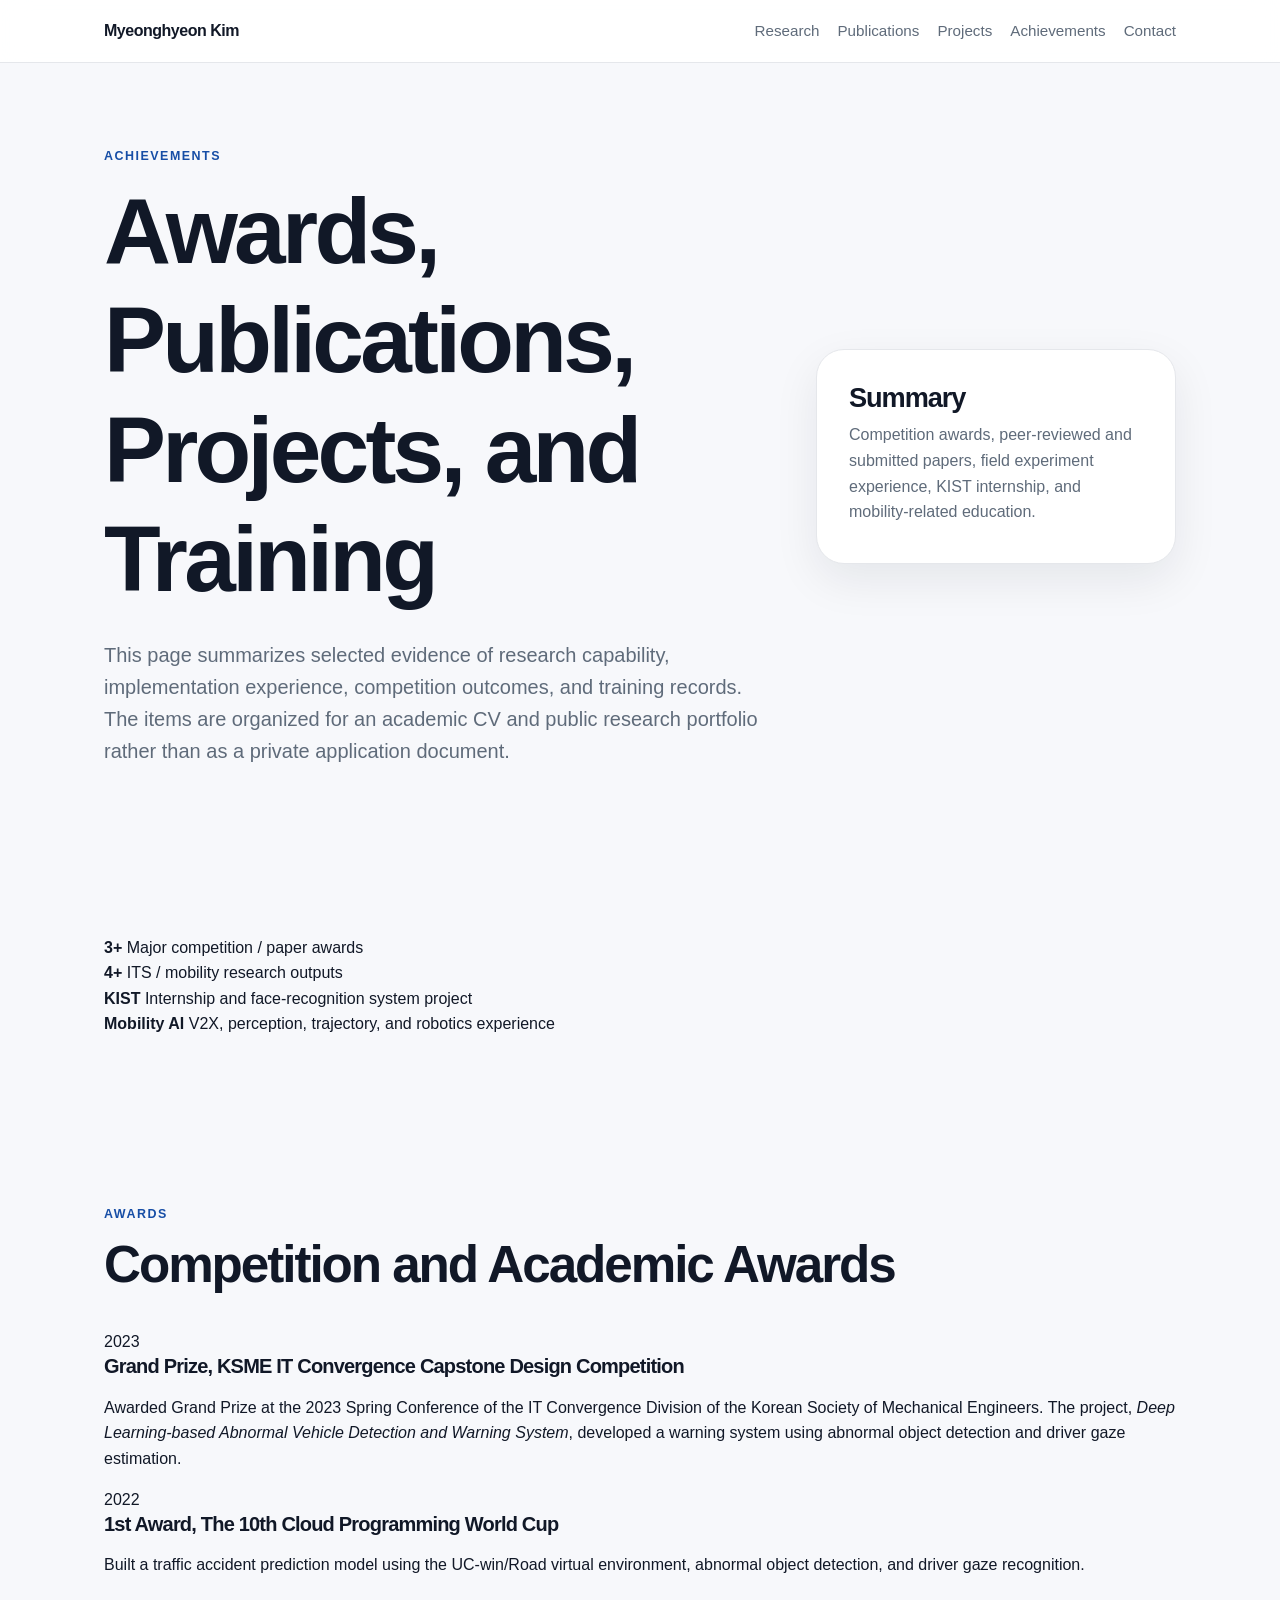
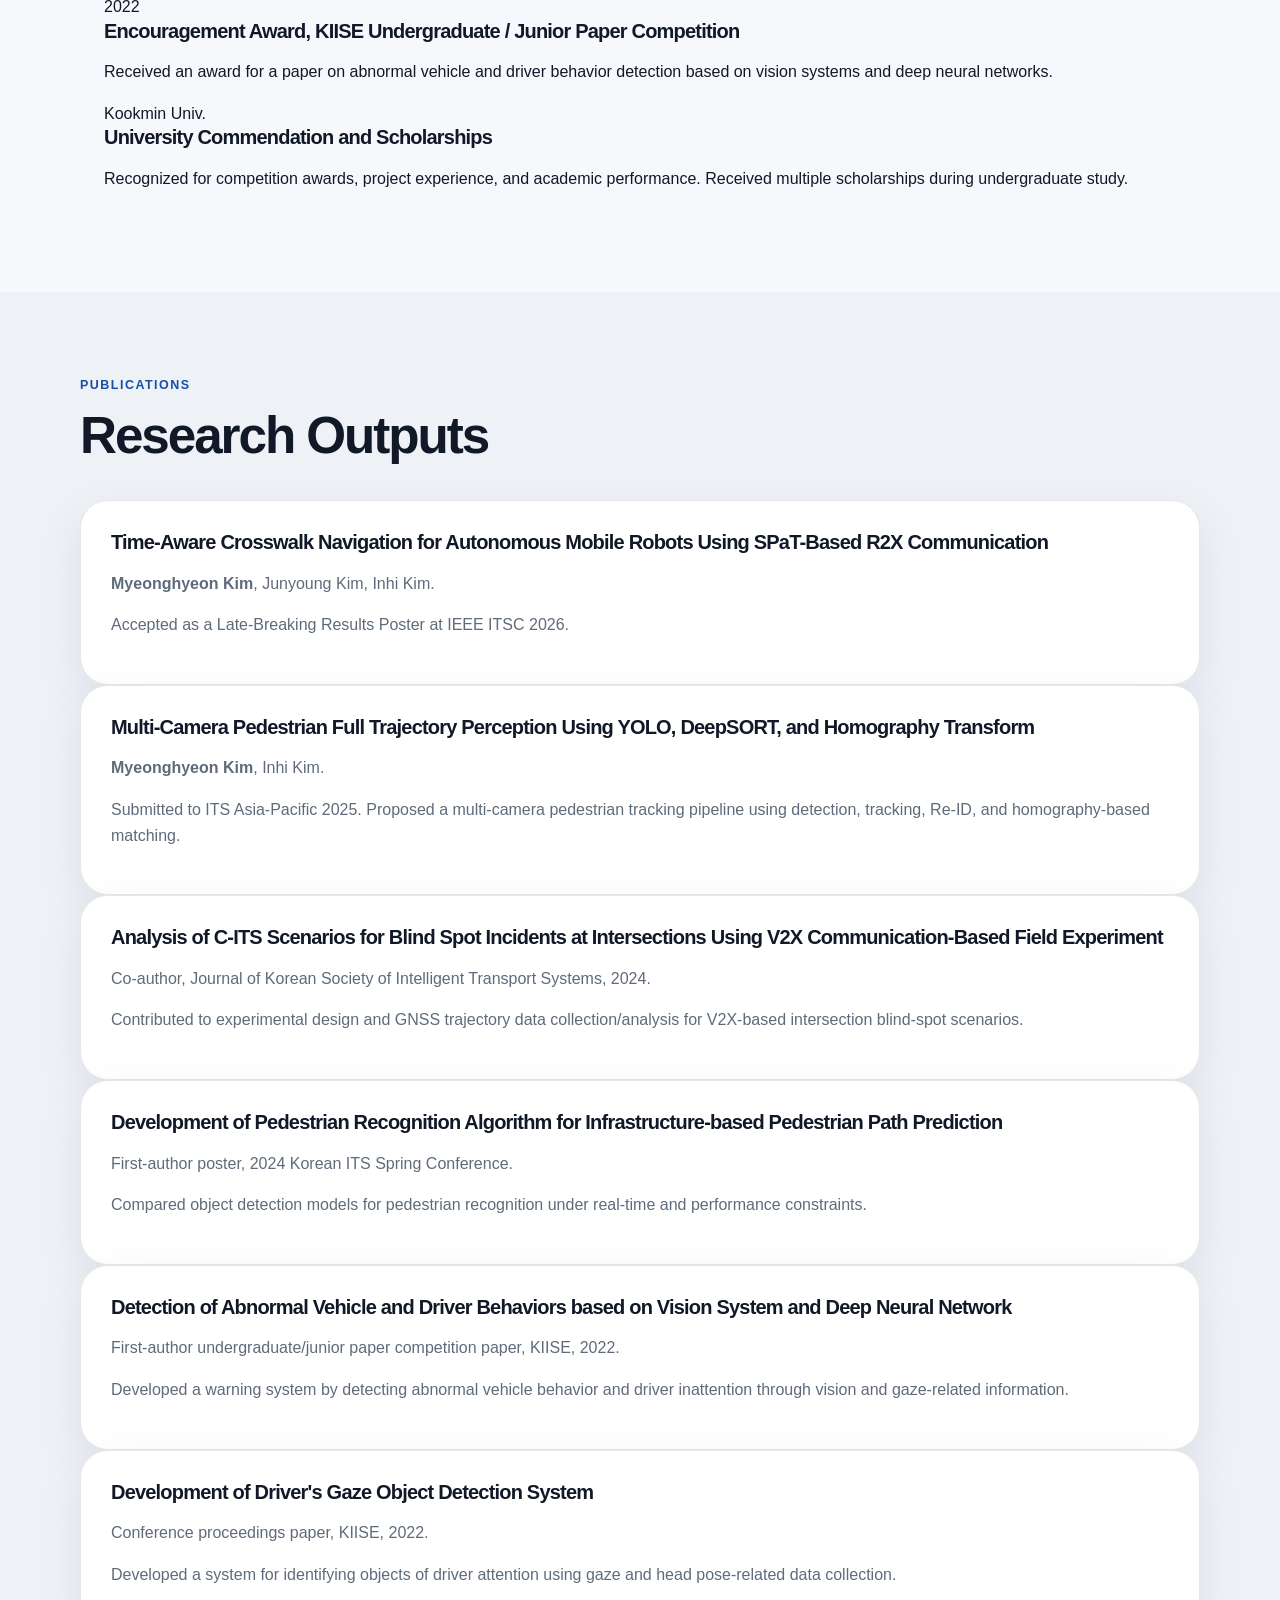
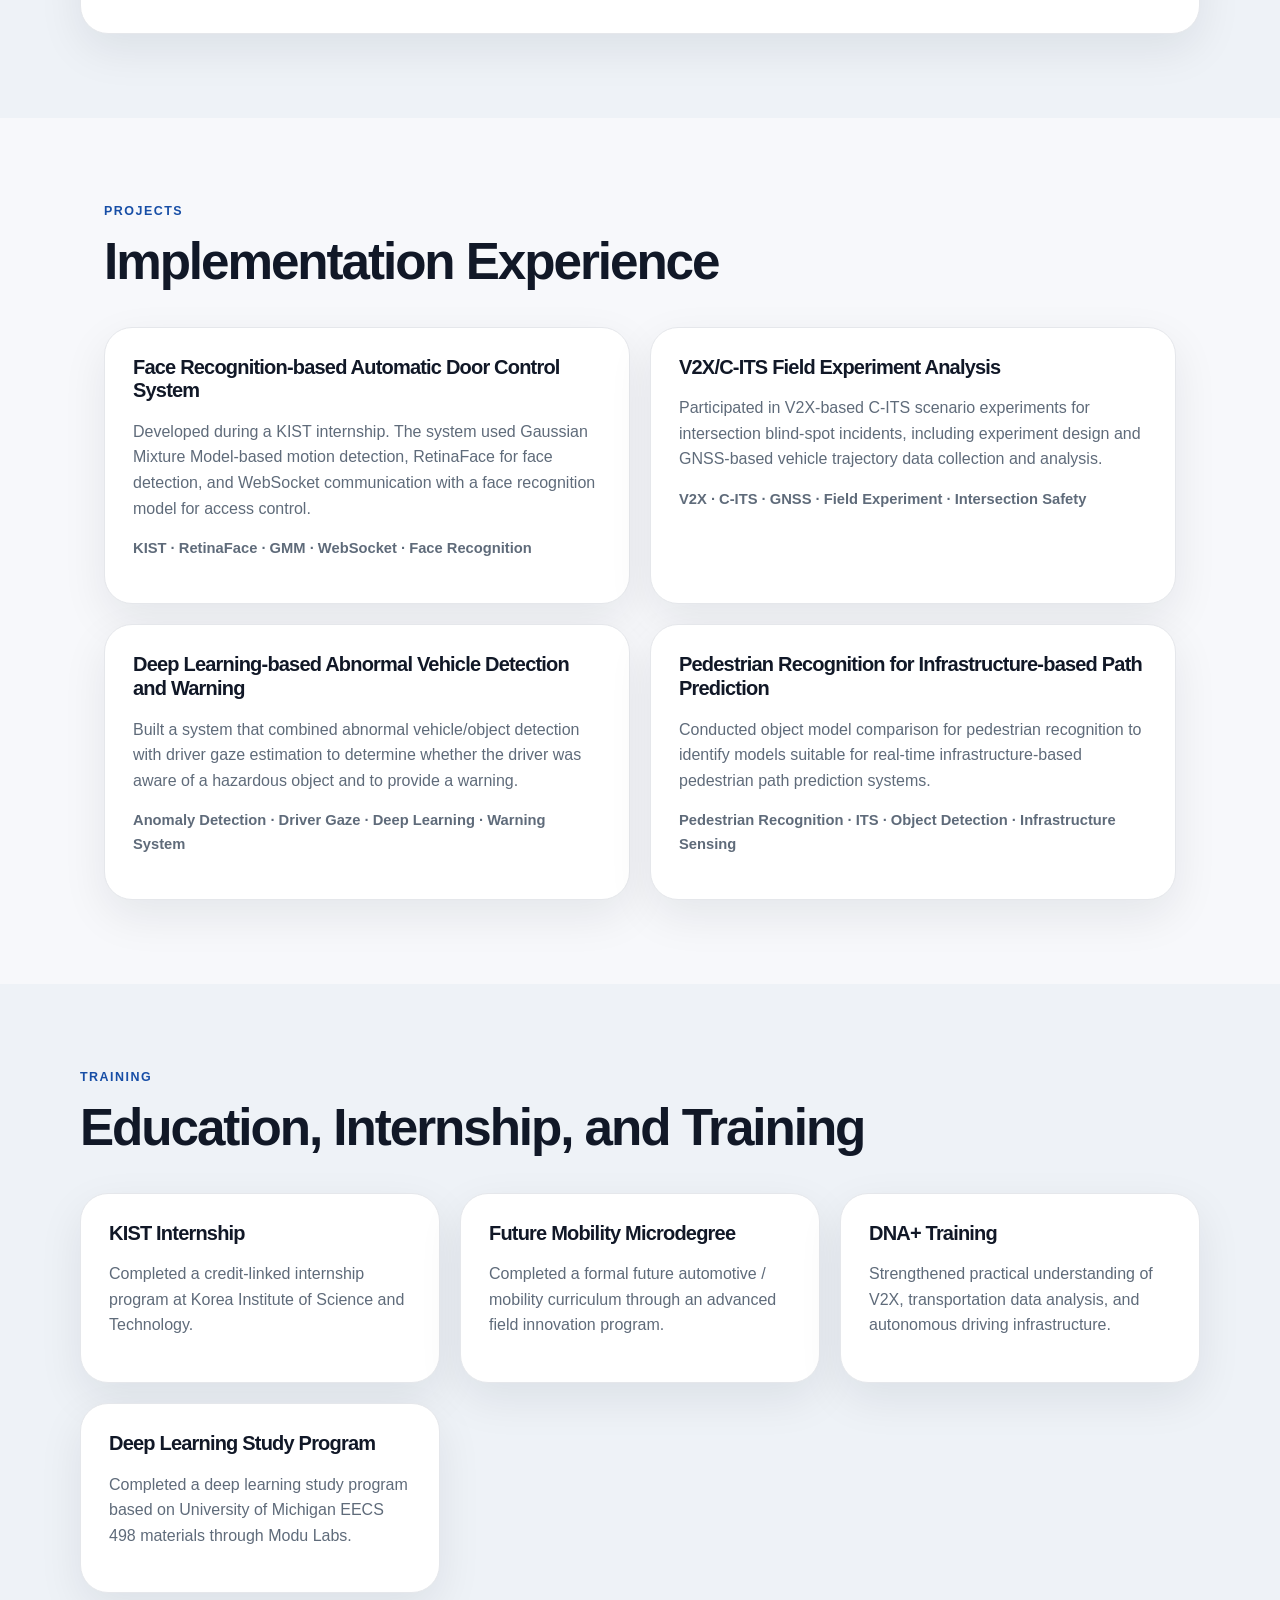
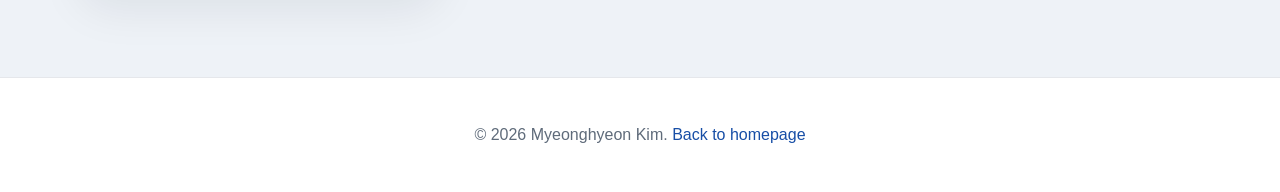
==== achievements.html @ 256e3a43 "Add achievements page" ====
<!DOCTYPE html>
<html lang="en">
<head>
  <meta charset="UTF-8" />
  <meta name="viewport" content="width=device-width, initial-scale=1.0" />
  <meta name="description" content="Myeonghyeon Kim - Achievements, awards, publications, and projects" />
  <title>Achievements | Myeonghyeon Kim</title>
  <link rel="stylesheet" href="styles.css" />
</head>
<body>
  <header class="site-header">
    <nav class="nav">
      <a class="brand" href="index.html">Myeonghyeon Kim</a>
      <div class="nav-links">
        <a href="index.html#research">Research</a>
        <a href="index.html#publications">Publications</a>
        <a href="index.html#projects">Projects</a>
        <a href="achievements.html">Achievements</a>
        <a href="index.html#contact">Contact</a>
      </div>
    </nav>
  </header>

  <main>
    <section class="hero section page-hero">
      <div class="hero-content">
        <p class="eyebrow">Achievements</p>
        <h1>Awards, Publications, Projects, and Training</h1>
        <p class="lead">
          This page summarizes selected evidence of research capability, implementation experience,
          competition outcomes, and training records. The items are organized for an academic CV and
          public research portfolio rather than as a private application document.
        </p>
      </div>
      <aside class="profile-card">
        <h2>Summary</h2>
        <p>Competition awards, peer-reviewed and submitted papers, field experiment experience, KIST internship, and mobility-related education.</p>
      </aside>
    </section>

    <section class="section compact">
      <div class="stat-grid four">
        <article class="stat-card">
          <strong>3+</strong>
          <span>Major competition / paper awards</span>
        </article>
        <article class="stat-card">
          <strong>4+</strong>
          <span>ITS / mobility research outputs</span>
        </article>
        <article class="stat-card">
          <strong>KIST</strong>
          <span>Internship and face-recognition system project</span>
        </article>
        <article class="stat-card">
          <strong>Mobility AI</strong>
          <span>V2X, perception, trajectory, and robotics experience</span>
        </article>
      </div>
    </section>

    <section class="section">
      <div class="section-heading">
        <p class="eyebrow">Awards</p>
        <h2>Competition and Academic Awards</h2>
      </div>
      <div class="timeline">
        <article class="timeline-item">
          <span class="timeline-year">2023</span>
          <div>
            <h3>Grand Prize, KSME IT Convergence Capstone Design Competition</h3>
            <p>
              Awarded Grand Prize at the 2023 Spring Conference of the IT Convergence Division of the Korean Society of Mechanical Engineers.
              The project, <em>Deep Learning-based Abnormal Vehicle Detection and Warning System</em>, developed a warning system using abnormal object detection and driver gaze estimation.
            </p>
          </div>
        </article>
        <article class="timeline-item">
          <span class="timeline-year">2022</span>
          <div>
            <h3>1st Award, The 10th Cloud Programming World Cup</h3>
            <p>
              Built a traffic accident prediction model using the UC-win/Road virtual environment, abnormal object detection,
              and driver gaze recognition.
            </p>
          </div>
        </article>
        <article class="timeline-item">
          <span class="timeline-year">2022</span>
          <div>
            <h3>Encouragement Award, KIISE Undergraduate / Junior Paper Competition</h3>
            <p>
              Received an award for a paper on abnormal vehicle and driver behavior detection based on vision systems and deep neural networks.
            </p>
          </div>
        </article>
        <article class="timeline-item">
          <span class="timeline-year">Kookmin Univ.</span>
          <div>
            <h3>University Commendation and Scholarships</h3>
            <p>
              Recognized for competition awards, project experience, and academic performance. Received multiple scholarships during undergraduate study.
            </p>
          </div>
        </article>
      </div>
    </section>

    <section class="section muted">
      <div class="section-heading">
        <p class="eyebrow">Publications</p>
        <h2>Research Outputs</h2>
      </div>
      <div class="publication-list">
        <article class="publication">
          <h3>Time-Aware Crosswalk Navigation for Autonomous Mobile Robots Using SPaT-Based R2X Communication</h3>
          <p><strong>Myeonghyeon Kim</strong>, Junyoung Kim, Inhi Kim.</p>
          <p>Accepted as a Late-Breaking Results Poster at IEEE ITSC 2026.</p>
        </article>
        <article class="publication">
          <h3>Multi-Camera Pedestrian Full Trajectory Perception Using YOLO, DeepSORT, and Homography Transform</h3>
          <p><strong>Myeonghyeon Kim</strong>, Inhi Kim.</p>
          <p>Submitted to ITS Asia-Pacific 2025. Proposed a multi-camera pedestrian tracking pipeline using detection, tracking, Re-ID, and homography-based matching.</p>
        </article>
        <article class="publication">
          <h3>Analysis of C-ITS Scenarios for Blind Spot Incidents at Intersections Using V2X Communication-Based Field Experiment</h3>
          <p>Co-author, Journal of Korean Society of Intelligent Transport Systems, 2024.</p>
          <p>Contributed to experimental design and GNSS trajectory data collection/analysis for V2X-based intersection blind-spot scenarios.</p>
        </article>
        <article class="publication">
          <h3>Development of Pedestrian Recognition Algorithm for Infrastructure-based Pedestrian Path Prediction</h3>
          <p>First-author poster, 2024 Korean ITS Spring Conference.</p>
          <p>Compared object detection models for pedestrian recognition under real-time and performance constraints.</p>
        </article>
        <article class="publication">
          <h3>Detection of Abnormal Vehicle and Driver Behaviors based on Vision System and Deep Neural Network</h3>
          <p>First-author undergraduate/junior paper competition paper, KIISE, 2022.</p>
          <p>Developed a warning system by detecting abnormal vehicle behavior and driver inattention through vision and gaze-related information.</p>
        </article>
        <article class="publication">
          <h3>Development of Driver's Gaze Object Detection System</h3>
          <p>Conference proceedings paper, KIISE, 2022.</p>
          <p>Developed a system for identifying objects of driver attention using gaze and head pose-related data collection.</p>
        </article>
      </div>
    </section>

    <section class="section">
      <div class="section-heading">
        <p class="eyebrow">Projects</p>
        <h2>Implementation Experience</h2>
      </div>
      <div class="grid two">
        <article class="card project">
          <h3>Face Recognition-based Automatic Door Control System</h3>
          <p>
            Developed during a KIST internship. The system used Gaussian Mixture Model-based motion detection,
            RetinaFace for face detection, and WebSocket communication with a face recognition model for access control.
          </p>
          <p class="meta">KIST · RetinaFace · GMM · WebSocket · Face Recognition</p>
        </article>
        <article class="card project">
          <h3>V2X/C-ITS Field Experiment Analysis</h3>
          <p>
            Participated in V2X-based C-ITS scenario experiments for intersection blind-spot incidents,
            including experiment design and GNSS-based vehicle trajectory data collection and analysis.
          </p>
          <p class="meta">V2X · C-ITS · GNSS · Field Experiment · Intersection Safety</p>
        </article>
        <article class="card project">
          <h3>Deep Learning-based Abnormal Vehicle Detection and Warning</h3>
          <p>
            Built a system that combined abnormal vehicle/object detection with driver gaze estimation to determine
            whether the driver was aware of a hazardous object and to provide a warning.
          </p>
          <p class="meta">Anomaly Detection · Driver Gaze · Deep Learning · Warning System</p>
        </article>
        <article class="card project">
          <h3>Pedestrian Recognition for Infrastructure-based Path Prediction</h3>
          <p>
            Conducted object model comparison for pedestrian recognition to identify models suitable for real-time
            infrastructure-based pedestrian path prediction systems.
          </p>
          <p class="meta">Pedestrian Recognition · ITS · Object Detection · Infrastructure Sensing</p>
        </article>
      </div>
    </section>

    <section class="section muted">
      <div class="section-heading">
        <p class="eyebrow">Training</p>
        <h2>Education, Internship, and Training</h2>
      </div>
      <div class="grid three">
        <article class="card">
          <h3>KIST Internship</h3>
          <p>Completed a credit-linked internship program at Korea Institute of Science and Technology.</p>
        </article>
        <article class="card">
          <h3>Future Mobility Microdegree</h3>
          <p>Completed a formal future automotive / mobility curriculum through an advanced field innovation program.</p>
        </article>
        <article class="card">
          <h3>DNA+ Training</h3>
          <p>Strengthened practical understanding of V2X, transportation data analysis, and autonomous driving infrastructure.</p>
        </article>
        <article class="card">
          <h3>Deep Learning Study Program</h3>
          <p>Completed a deep learning study program based on University of Michigan EECS 498 materials through Modu Labs.</p>
        </article>
      </div>
    </section>
  </main>

  <footer class="footer">
    <p>© 2026 Myeonghyeon Kim. <a href="index.html">Back to homepage</a></p>
  </footer>
</body>
</html>
---- styles.css ----
:root {
  --bg: #f7f8fb;
  --surface: #ffffff;
  --text: #111827;
  --muted: #5f6b7a;
  --line: #e5e7eb;
  --accent: #174ea6;
  --accent-soft: #e8f0fe;
  --shadow: 0 16px 45px rgba(17, 24, 39, 0.08);
}

* {
  box-sizing: border-box;
}

html {
  scroll-behavior: smooth;
}

body {
  margin: 0;
  font-family: Inter, -apple-system, BlinkMacSystemFont, "Segoe UI", sans-serif;
  line-height: 1.6;
  color: var(--text);
  background: var(--bg);
}

a {
  color: var(--accent);
  text-decoration: none;
}

a:hover {
  text-decoration: underline;
}

.site-header {
  position: sticky;
  top: 0;
  z-index: 10;
  background: rgba(255, 255, 255, 0.9);
  backdrop-filter: blur(14px);
  border-bottom: 1px solid var(--line);
}

.nav {
  max-width: 1120px;
  margin: 0 auto;
  padding: 18px 24px;
  display: flex;
  align-items: center;
  justify-content: space-between;
  gap: 24px;
}

.brand {
  font-weight: 800;
  color: var(--text);
  letter-spacing: -0.03em;
}

.nav-links {
  display: flex;
  gap: 18px;
  font-size: 0.95rem;
}

.nav-links a {
  color: var(--muted);
}

.section {
  max-width: 1120px;
  margin: 0 auto;
  padding: 84px 24px;
}

.hero {
  display: grid;
  grid-template-columns: minmax(0, 1.5fr) 360px;
  gap: 48px;
  align-items: center;
  min-height: 72vh;
}

.eyebrow {
  margin: 0 0 10px;
  color: var(--accent);
  font-weight: 800;
  text-transform: uppercase;
  font-size: 0.78rem;
  letter-spacing: 0.12em;
}

h1,
h2,
h3 {
  line-height: 1.18;
  letter-spacing: -0.04em;
}

h1 {
  margin: 0;
  font-size: clamp(3rem, 8vw, 5.8rem);
}

h2 {
  margin: 0;
  font-size: clamp(2rem, 4vw, 3.2rem);
}

h3 {
  margin: 0 0 12px;
  font-size: 1.25rem;
}

.lead {
  max-width: 720px;
  font-size: 1.25rem;
  color: var(--muted);
  margin: 24px 0 0;
}

.hero-actions {
  display: flex;
  gap: 12px;
  margin-top: 34px;
  flex-wrap: wrap;
}

.button {
  display: inline-flex;
  align-items: center;
  justify-content: center;
  padding: 12px 18px;
  border-radius: 999px;
  border: 1px solid var(--line);
  color: var(--text);
  background: var(--surface);
  font-weight: 700;
  box-shadow: 0 8px 20px rgba(17, 24, 39, 0.05);
}

.button.primary {
  background: var(--accent);
  color: #ffffff;
  border-color: var(--accent);
}

.profile-card,
.card,
.publication {
  background: var(--surface);
  border: 1px solid var(--line);
  border-radius: 28px;
  box-shadow: var(--shadow);
}

.profile-card {
  padding: 32px;
}

.avatar {
  width: 92px;
  height: 92px;
  border-radius: 50%;
  display: grid;
  place-items: center;
  background: var(--accent-soft);
  color: var(--accent);
  font-weight: 900;
  font-size: 1.8rem;
  margin-bottom: 24px;
}

.profile-card h2 {
  font-size: 1.7rem;
  margin-bottom: 8px;
}

.profile-card p {
  margin: 6px 0;
  color: var(--muted);
}

.profile-links {
  display: flex;
  gap: 12px;
  margin-top: 22px;
}

.section-heading {
  margin-bottom: 34px;
}

.grid {
  display: grid;
  gap: 20px;
}

.grid.three {
  grid-template-columns: repeat(3, 1fr);
}

.grid.two {
  grid-template-columns: repeat(2, 1fr);
}

.card {
  padding: 28px;
}

.card p,
.publication p,
.cv-grid li,
.contact p {
  color: var(--muted);
}

.muted {
  max-width: none;
  background: #eef2f7;
}

.muted > * {
  max-width: 1120px;
  margin-left: auto;
  margin-right: auto;
}

.publication {
  padding: 30px;
}

.tags {
  display: flex;
  flex-wrap: wrap;
  gap: 8px;
  margin-top: 18px;
}

.tags span {
  border-radius: 999px;
  background: var(--accent-soft);
  color: var(--accent);
  padding: 6px 10px;
  font-size: 0.83rem;
  font-weight: 700;
}

.meta {
  font-size: 0.92rem;
  font-weight: 700;
}

.cv-grid {
  display: grid;
  grid-template-columns: 1fr 1.4fr;
  gap: 26px;
}

.cv-grid ul {
  padding-left: 20px;
}

.note {
  color: var(--muted);
  margin-top: 24px;
}

code {
  background: #e5e7eb;
  padding: 2px 6px;
  border-radius: 6px;
}

.footer {
  border-top: 1px solid var(--line);
  padding: 28px 24px;
  text-align: center;
  color: var(--muted);
  background: var(--surface);
}

@media (max-width: 860px) {
  .nav {
    align-items: flex-start;
    flex-direction: column;
  }

  .nav-links {
    flex-wrap: wrap;
  }

  .hero,
  .grid.three,
  .grid.two,
  .cv-grid {
    grid-template-columns: 1fr;
  }

  .section {
    padding: 64px 20px;
  }
}
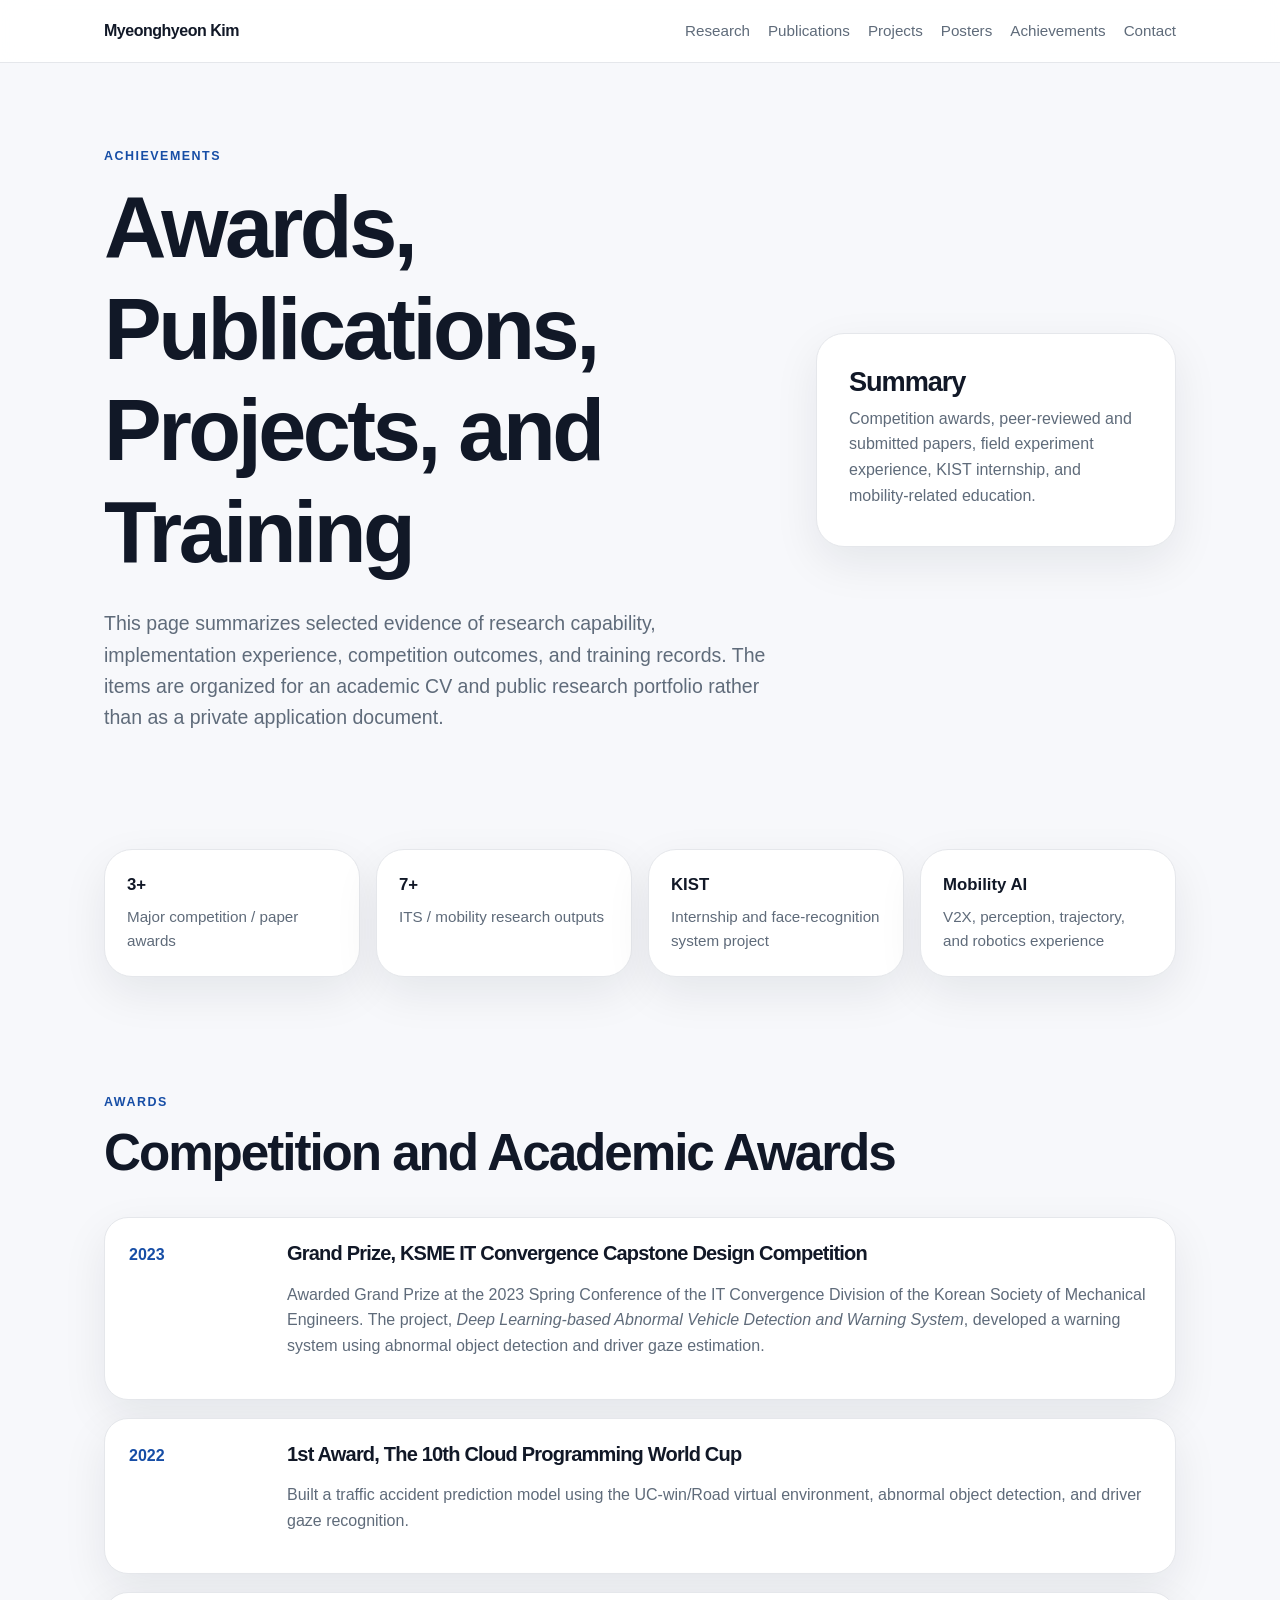
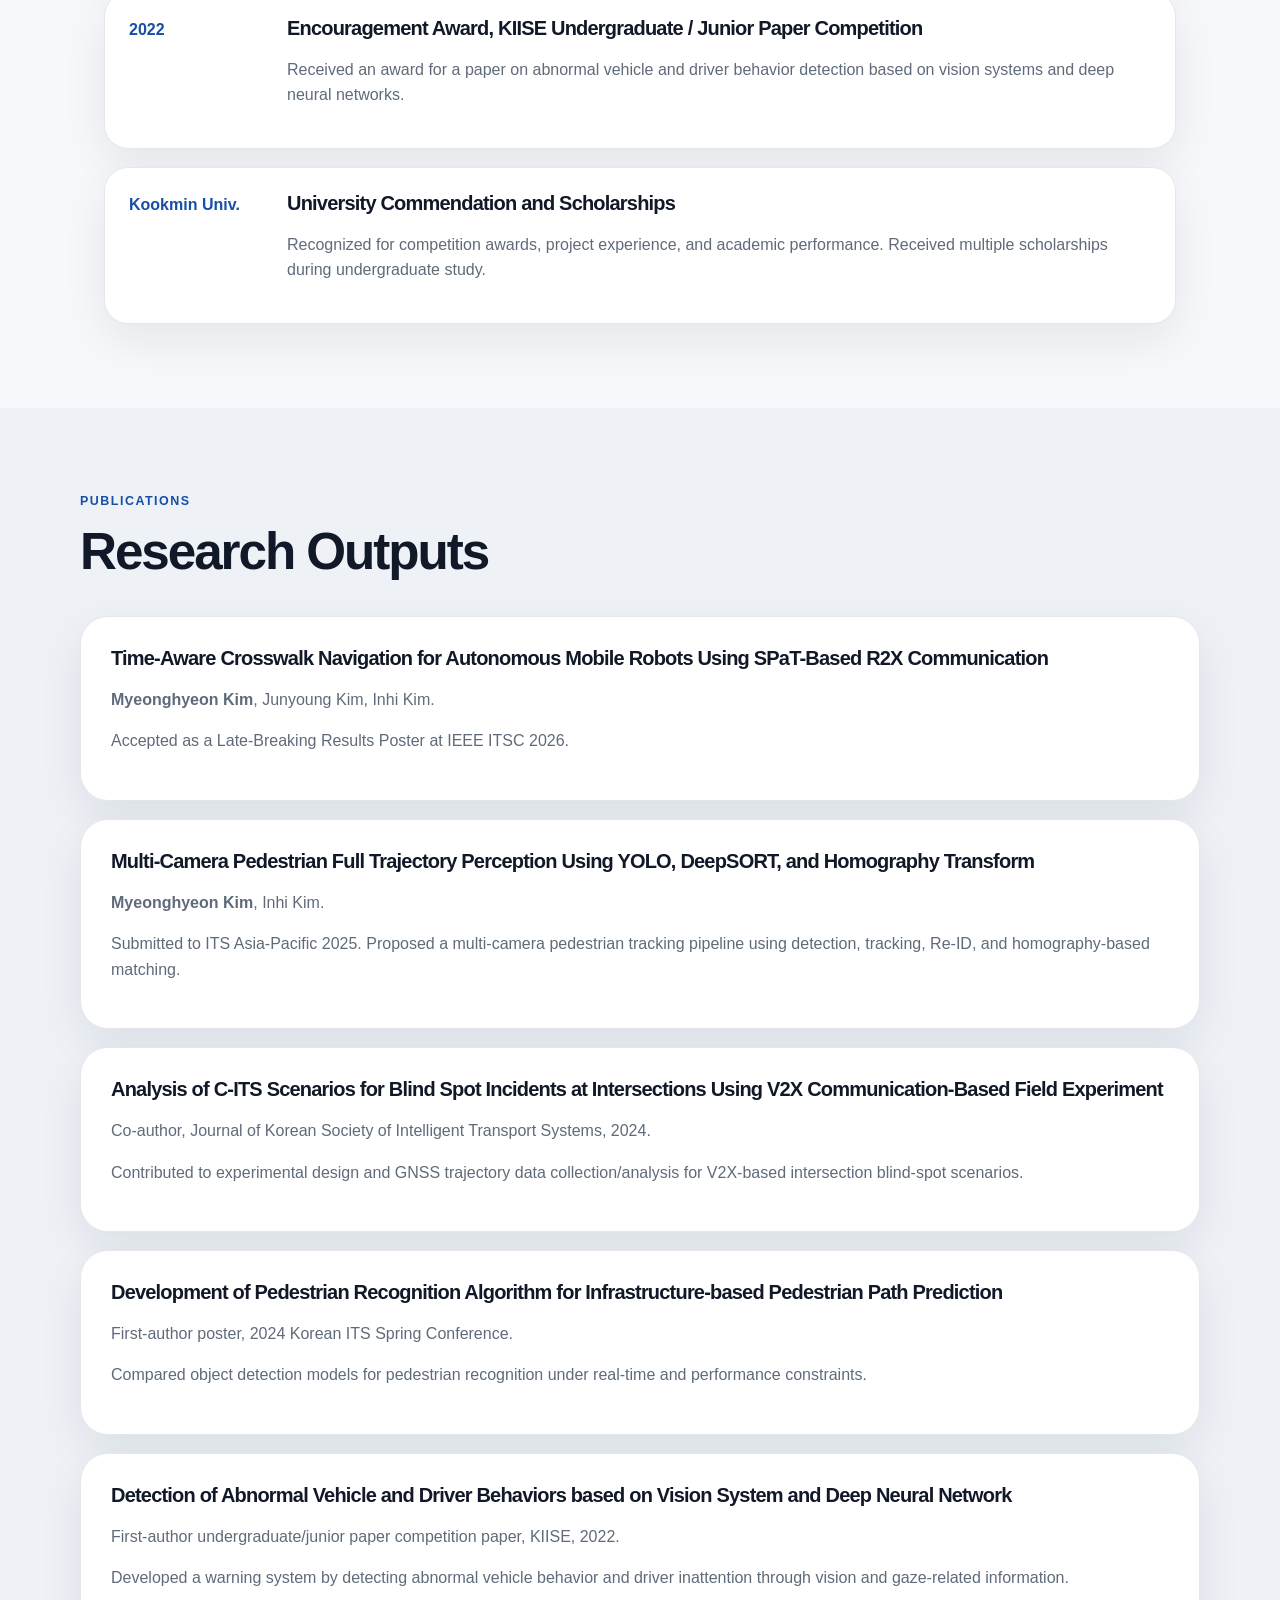
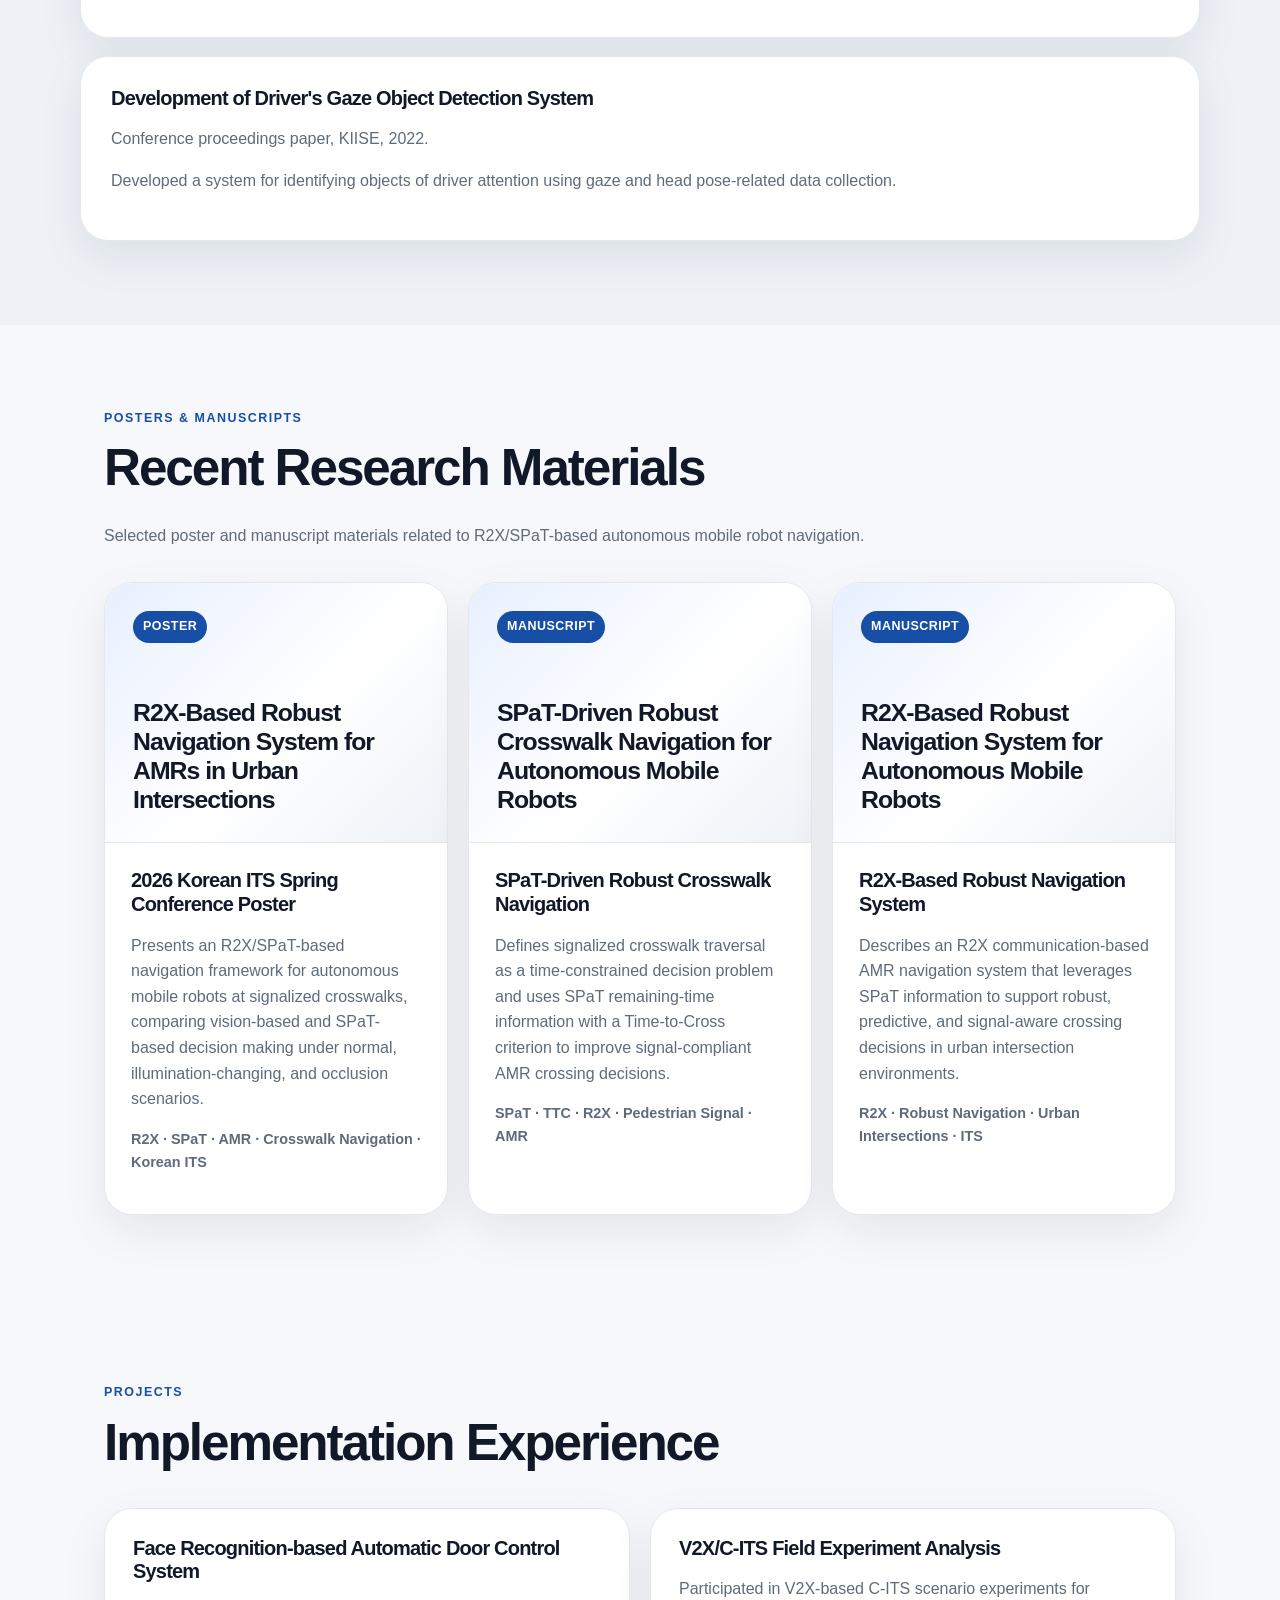
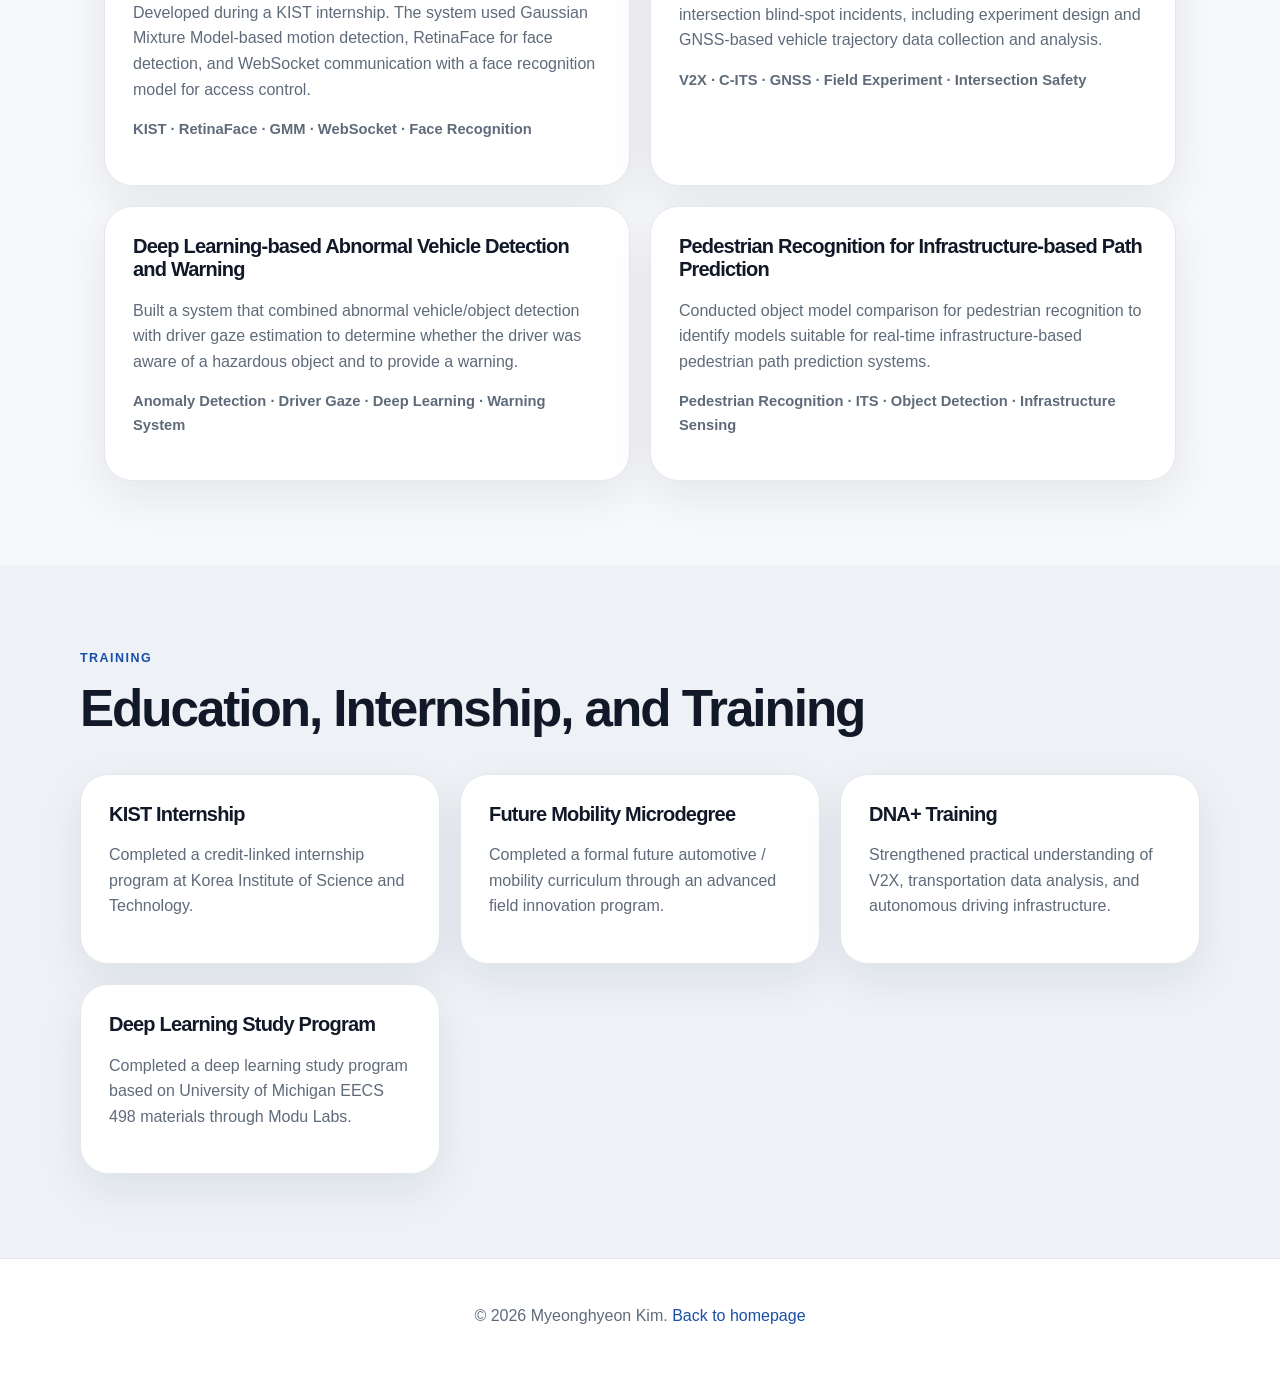
==== commit 6723dc18: "Add recent posters and manuscripts to achievements page" ====
--- a/achievements.html
+++ b/achievements.html
@@ -6,6 +6,71 @@
   <meta name="description" content="Myeonghyeon Kim - Achievements, awards, publications, and projects" />
   <title>Achievements | Myeonghyeon Kim</title>
   <link rel="stylesheet" href="styles.css" />
+  <style>
+    .poster-grid {
+      display: grid;
+      grid-template-columns: repeat(3, 1fr);
+      gap: 20px;
+    }
+
+    .poster-card {
+      overflow: hidden;
+      padding: 0;
+    }
+
+    .poster-preview {
+      min-height: 260px;
+      padding: 28px;
+      display: flex;
+      flex-direction: column;
+      justify-content: space-between;
+      background: linear-gradient(135deg, #e8f0fe 0%, #ffffff 55%, #eef2f7 100%);
+      border-bottom: 1px solid var(--line);
+    }
+
+    .poster-preview .type {
+      display: inline-flex;
+      align-self: flex-start;
+      border-radius: 999px;
+      padding: 6px 10px;
+      background: var(--accent);
+      color: #fff;
+      font-size: 0.78rem;
+      font-weight: 800;
+      letter-spacing: 0.04em;
+      text-transform: uppercase;
+    }
+
+    .poster-preview .preview-title {
+      margin: 28px 0 0;
+      font-size: 1.55rem;
+      line-height: 1.16;
+      font-weight: 900;
+      letter-spacing: -0.04em;
+      color: var(--text);
+    }
+
+    .poster-body {
+      padding: 26px;
+    }
+
+    .poster-body p {
+      color: var(--muted);
+    }
+
+    .poster-meta {
+      margin-top: 16px;
+      font-size: 0.9rem;
+      font-weight: 800;
+      color: var(--accent);
+    }
+
+    @media (max-width: 960px) {
+      .poster-grid {
+        grid-template-columns: 1fr;
+      }
+    }
+  </style>
 </head>
 <body>
   <header class="site-header">
@@ -15,6 +80,7 @@
         <a href="index.html#research">Research</a>
         <a href="index.html#publications">Publications</a>
         <a href="index.html#projects">Projects</a>
+        <a href="#posters">Posters</a>
         <a href="achievements.html">Achievements</a>
         <a href="index.html#contact">Contact</a>
       </div>
@@ -45,7 +111,7 @@
           <span>Major competition / paper awards</span>
         </article>
         <article class="stat-card">
-          <strong>4+</strong>
+          <strong>7+</strong>
           <span>ITS / mobility research outputs</span>
         </article>
         <article class="stat-card">
@@ -141,6 +207,60 @@
           <h3>Development of Driver's Gaze Object Detection System</h3>
           <p>Conference proceedings paper, KIISE, 2022.</p>
           <p>Developed a system for identifying objects of driver attention using gaze and head pose-related data collection.</p>
+        </article>
+      </div>
+    </section>
+
+    <section id="posters" class="section">
+      <div class="section-heading">
+        <p class="eyebrow">Posters & Manuscripts</p>
+        <h2>Recent Research Materials</h2>
+        <p class="note">Selected poster and manuscript materials related to R2X/SPaT-based autonomous mobile robot navigation.</p>
+      </div>
+      <div class="poster-grid">
+        <article class="card poster-card">
+          <div class="poster-preview">
+            <span class="type">Poster</span>
+            <p class="preview-title">R2X-Based Robust Navigation System for AMRs in Urban Intersections</p>
+          </div>
+          <div class="poster-body">
+            <h3>2026 Korean ITS Spring Conference Poster</h3>
+            <p>
+              Presents an R2X/SPaT-based navigation framework for autonomous mobile robots at signalized crosswalks,
+              comparing vision-based and SPaT-based decision making under normal, illumination-changing, and occlusion scenarios.
+            </p>
+            <p class="poster-meta">R2X · SPaT · AMR · Crosswalk Navigation · Korean ITS</p>
+          </div>
+        </article>
+
+        <article class="card poster-card">
+          <div class="poster-preview">
+            <span class="type">Manuscript</span>
+            <p class="preview-title">SPaT-Driven Robust Crosswalk Navigation for Autonomous Mobile Robots</p>
+          </div>
+          <div class="poster-body">
+            <h3>SPaT-Driven Robust Crosswalk Navigation</h3>
+            <p>
+              Defines signalized crosswalk traversal as a time-constrained decision problem and uses SPaT remaining-time information
+              with a Time-to-Cross criterion to improve signal-compliant AMR crossing decisions.
+            </p>
+            <p class="poster-meta">SPaT · TTC · R2X · Pedestrian Signal · AMR</p>
+          </div>
+        </article>
+
+        <article class="card poster-card">
+          <div class="poster-preview">
+            <span class="type">Manuscript</span>
+            <p class="preview-title">R2X-Based Robust Navigation System for Autonomous Mobile Robots</p>
+          </div>
+          <div class="poster-body">
+            <h3>R2X-Based Robust Navigation System</h3>
+            <p>
+              Describes an R2X communication-based AMR navigation system that leverages SPaT information to support robust,
+              predictive, and signal-aware crossing decisions in urban intersection environments.
+            </p>
+            <p class="poster-meta">R2X · Robust Navigation · Urban Intersections · ITS</p>
+          </div>
         </article>
       </div>
     </section>
--- a/styles.css
+++ b/styles.css
@@ -75,12 +75,21 @@
   padding: 84px 24px;
 }
 
+.section.compact {
+  padding-top: 32px;
+  padding-bottom: 32px;
+}
+
 .hero {
   display: grid;
   grid-template-columns: minmax(0, 1.5fr) 360px;
   gap: 48px;
   align-items: center;
   min-height: 72vh;
+}
+
+.page-hero {
+  min-height: 48vh;
 }
 
 .eyebrow {
@@ -101,7 +110,7 @@
 
 h1 {
   margin: 0;
-  font-size: clamp(3rem, 8vw, 5.8rem);
+  font-size: clamp(2.65rem, 7vw, 5.4rem);
 }
 
 h2 {
@@ -115,8 +124,8 @@
 }
 
 .lead {
-  max-width: 720px;
-  font-size: 1.25rem;
+  max-width: 760px;
+  font-size: 1.22rem;
   color: var(--muted);
   margin: 24px 0 0;
 }
@@ -149,7 +158,8 @@
 
 .profile-card,
 .card,
-.publication {
+.publication,
+.stat-card {
   background: var(--surface);
   border: 1px solid var(--line);
   border-radius: 28px;
@@ -213,7 +223,9 @@
 .card p,
 .publication p,
 .cv-grid li,
-.contact p {
+.contact p,
+.timeline-item p,
+.stat-card span {
   color: var(--muted);
 }
 
@@ -228,6 +240,11 @@
   margin-right: auto;
 }
 
+.publication-list {
+  display: grid;
+  gap: 18px;
+}
+
 .publication {
   padding: 30px;
 }
@@ -251,6 +268,52 @@
 .meta {
   font-size: 0.92rem;
   font-weight: 700;
+}
+
+.stat-grid {
+  display: grid;
+  grid-template-columns: repeat(3, 1fr);
+  gap: 16px;
+}
+
+.stat-grid.four {
+  grid-template-columns: repeat(4, 1fr);
+}
+
+.stat-card {
+  padding: 22px;
+}
+
+.stat-card strong {
+  display: block;
+  font-size: 1.05rem;
+  margin-bottom: 6px;
+}
+
+.stat-card span {
+  display: block;
+  font-size: 0.95rem;
+}
+
+.timeline {
+  display: grid;
+  gap: 18px;
+}
+
+.timeline-item {
+  display: grid;
+  grid-template-columns: 140px 1fr;
+  gap: 18px;
+  background: var(--surface);
+  border: 1px solid var(--line);
+  border-radius: 24px;
+  padding: 24px;
+  box-shadow: var(--shadow);
+}
+
+.timeline-year {
+  color: var(--accent);
+  font-weight: 900;
 }
 
 .cv-grid {
@@ -282,6 +345,13 @@
   background: var(--surface);
 }
 
+@media (max-width: 960px) {
+  .stat-grid,
+  .stat-grid.four {
+    grid-template-columns: repeat(2, 1fr);
+  }
+}
+
 @media (max-width: 860px) {
   .nav {
     align-items: flex-start;
@@ -295,7 +365,8 @@
   .hero,
   .grid.three,
   .grid.two,
-  .cv-grid {
+  .cv-grid,
+  .timeline-item {
     grid-template-columns: 1fr;
   }
 
@@ -303,3 +374,10 @@
     padding: 64px 20px;
   }
 }
+
+@media (max-width: 560px) {
+  .stat-grid,
+  .stat-grid.four {
+    grid-template-columns: 1fr;
+  }
+}
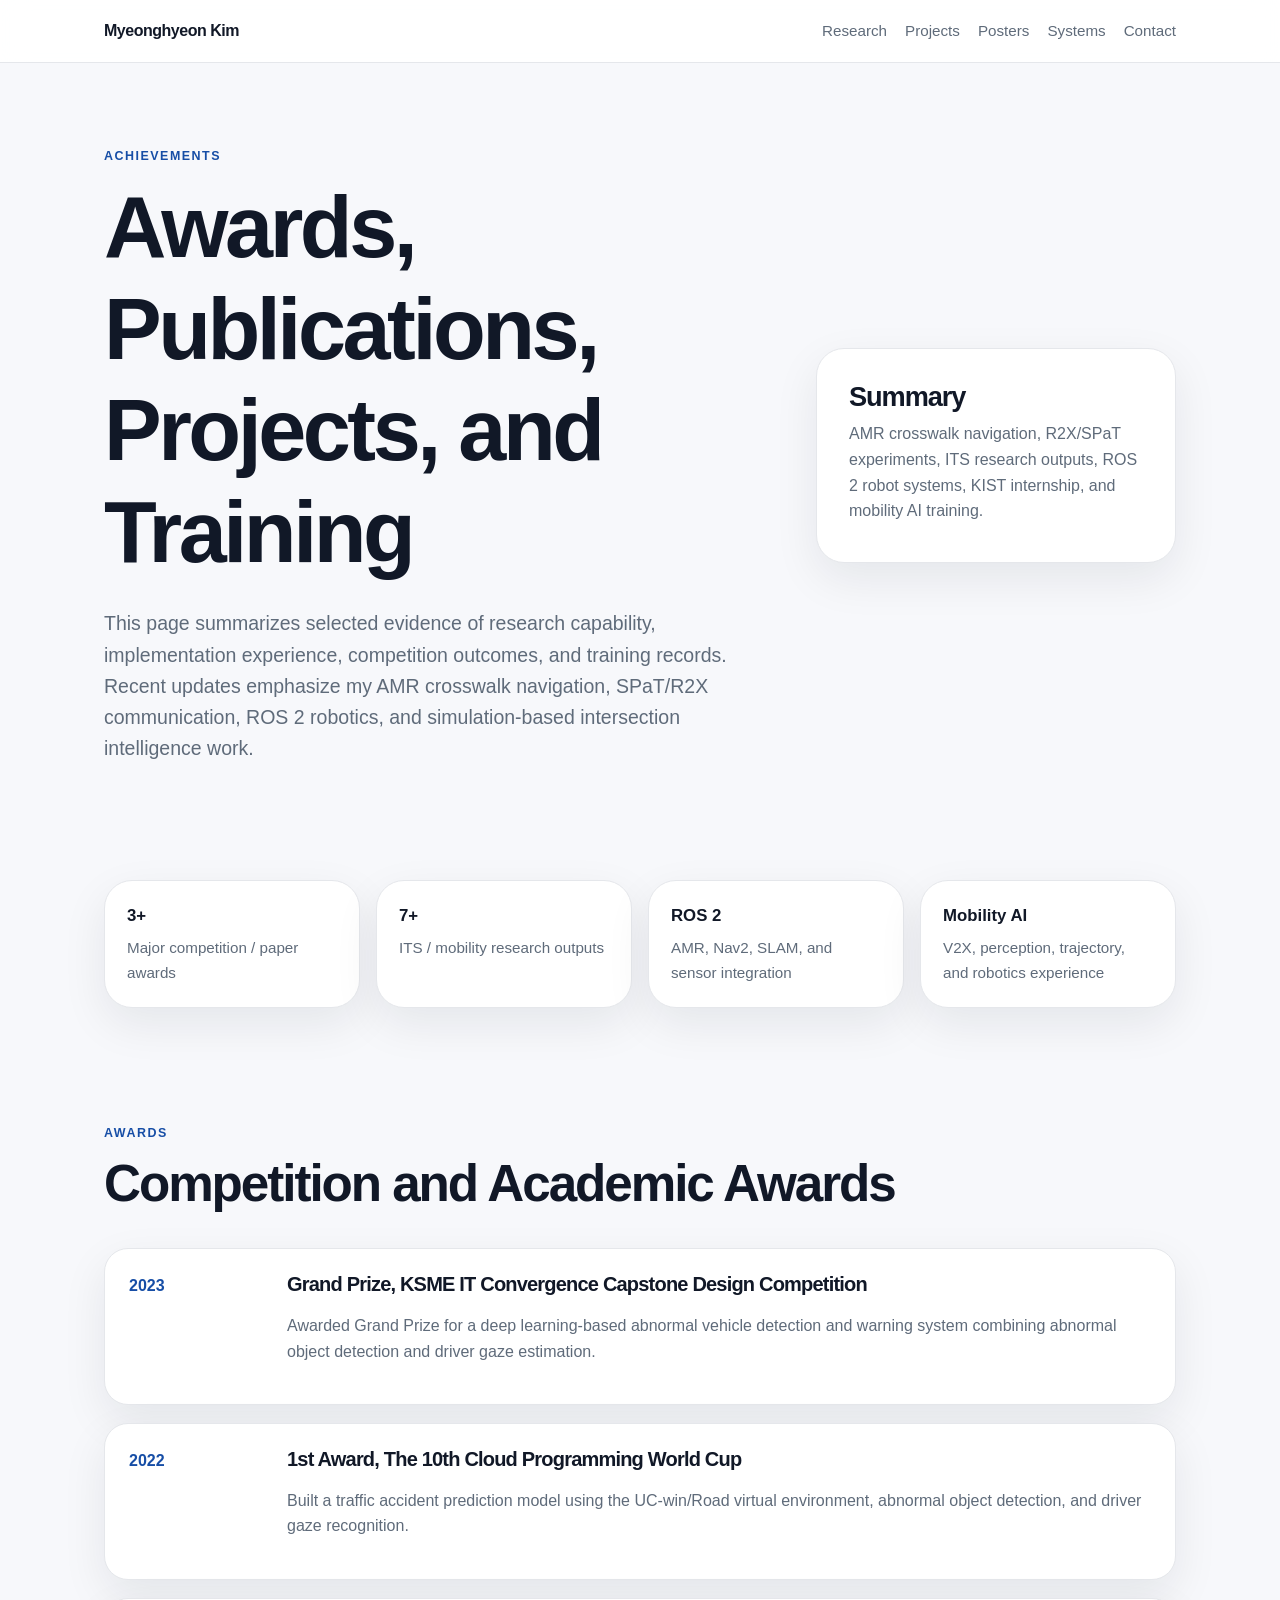
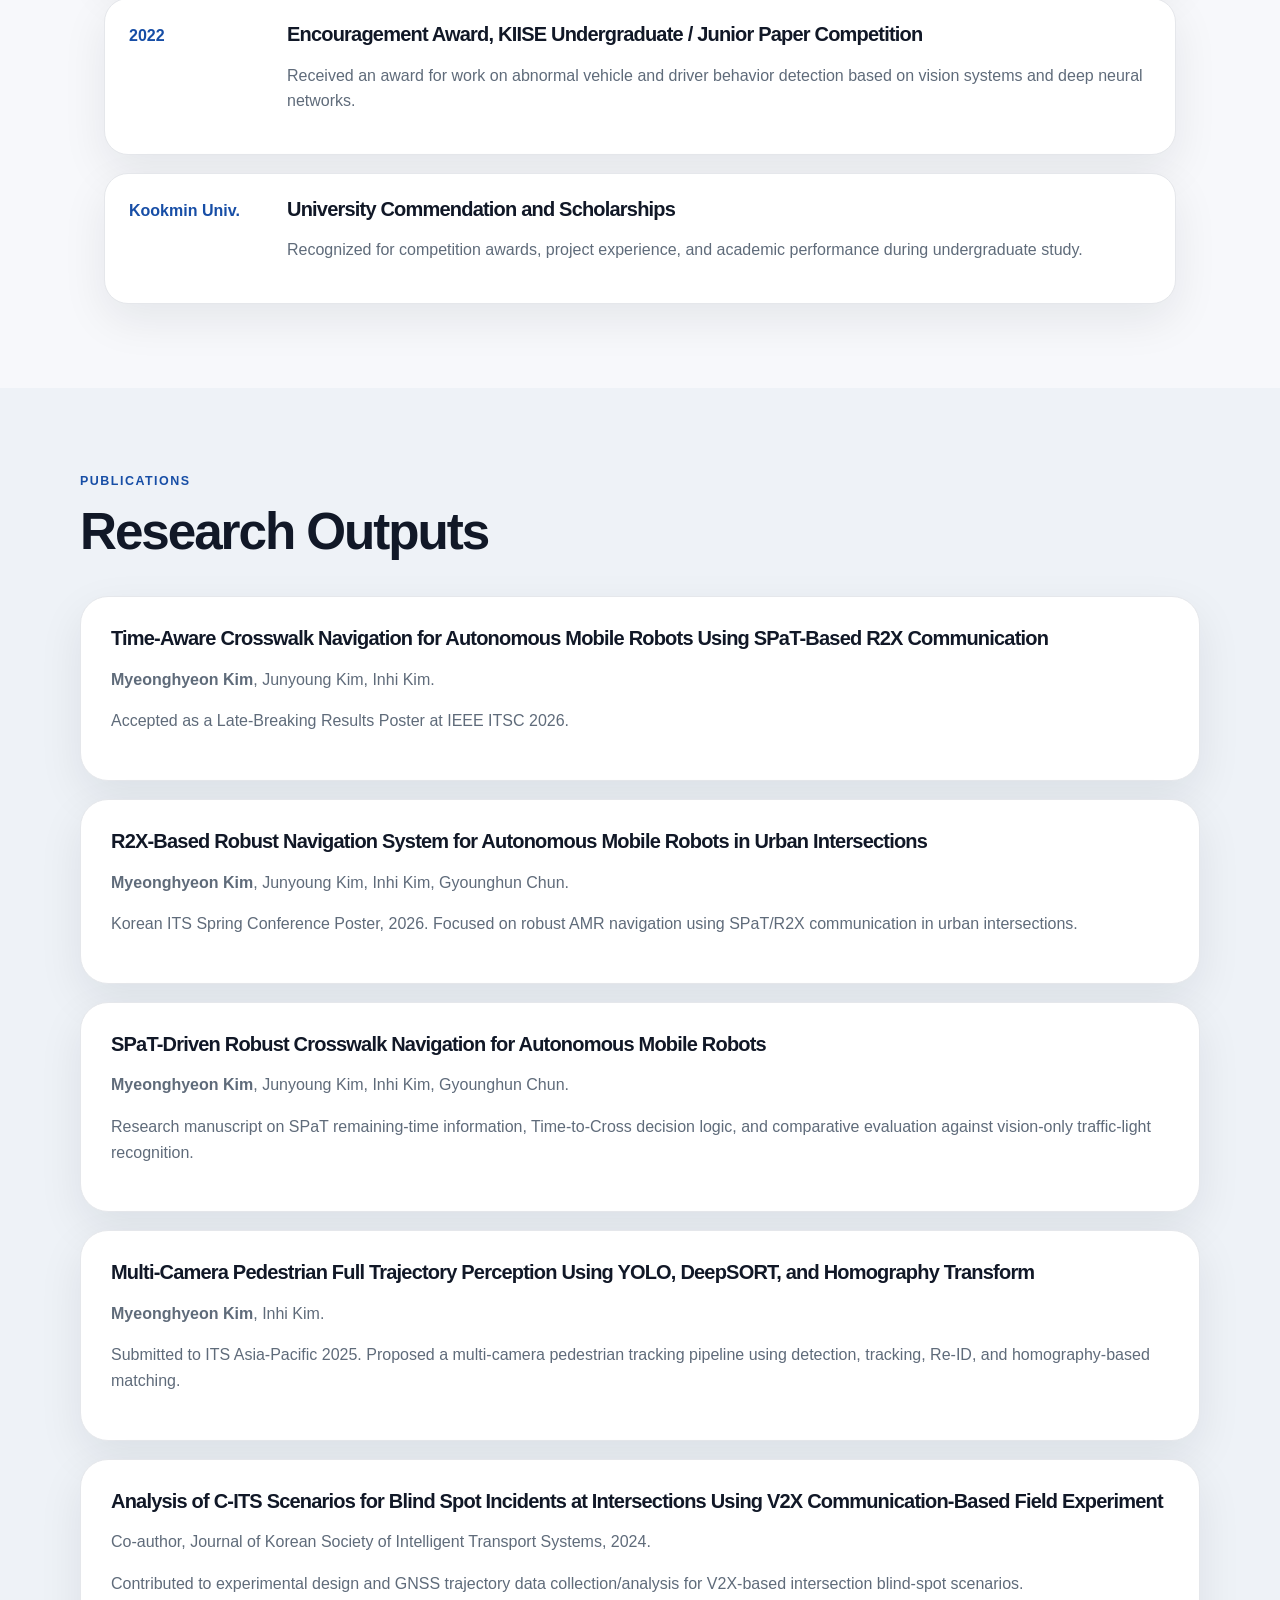
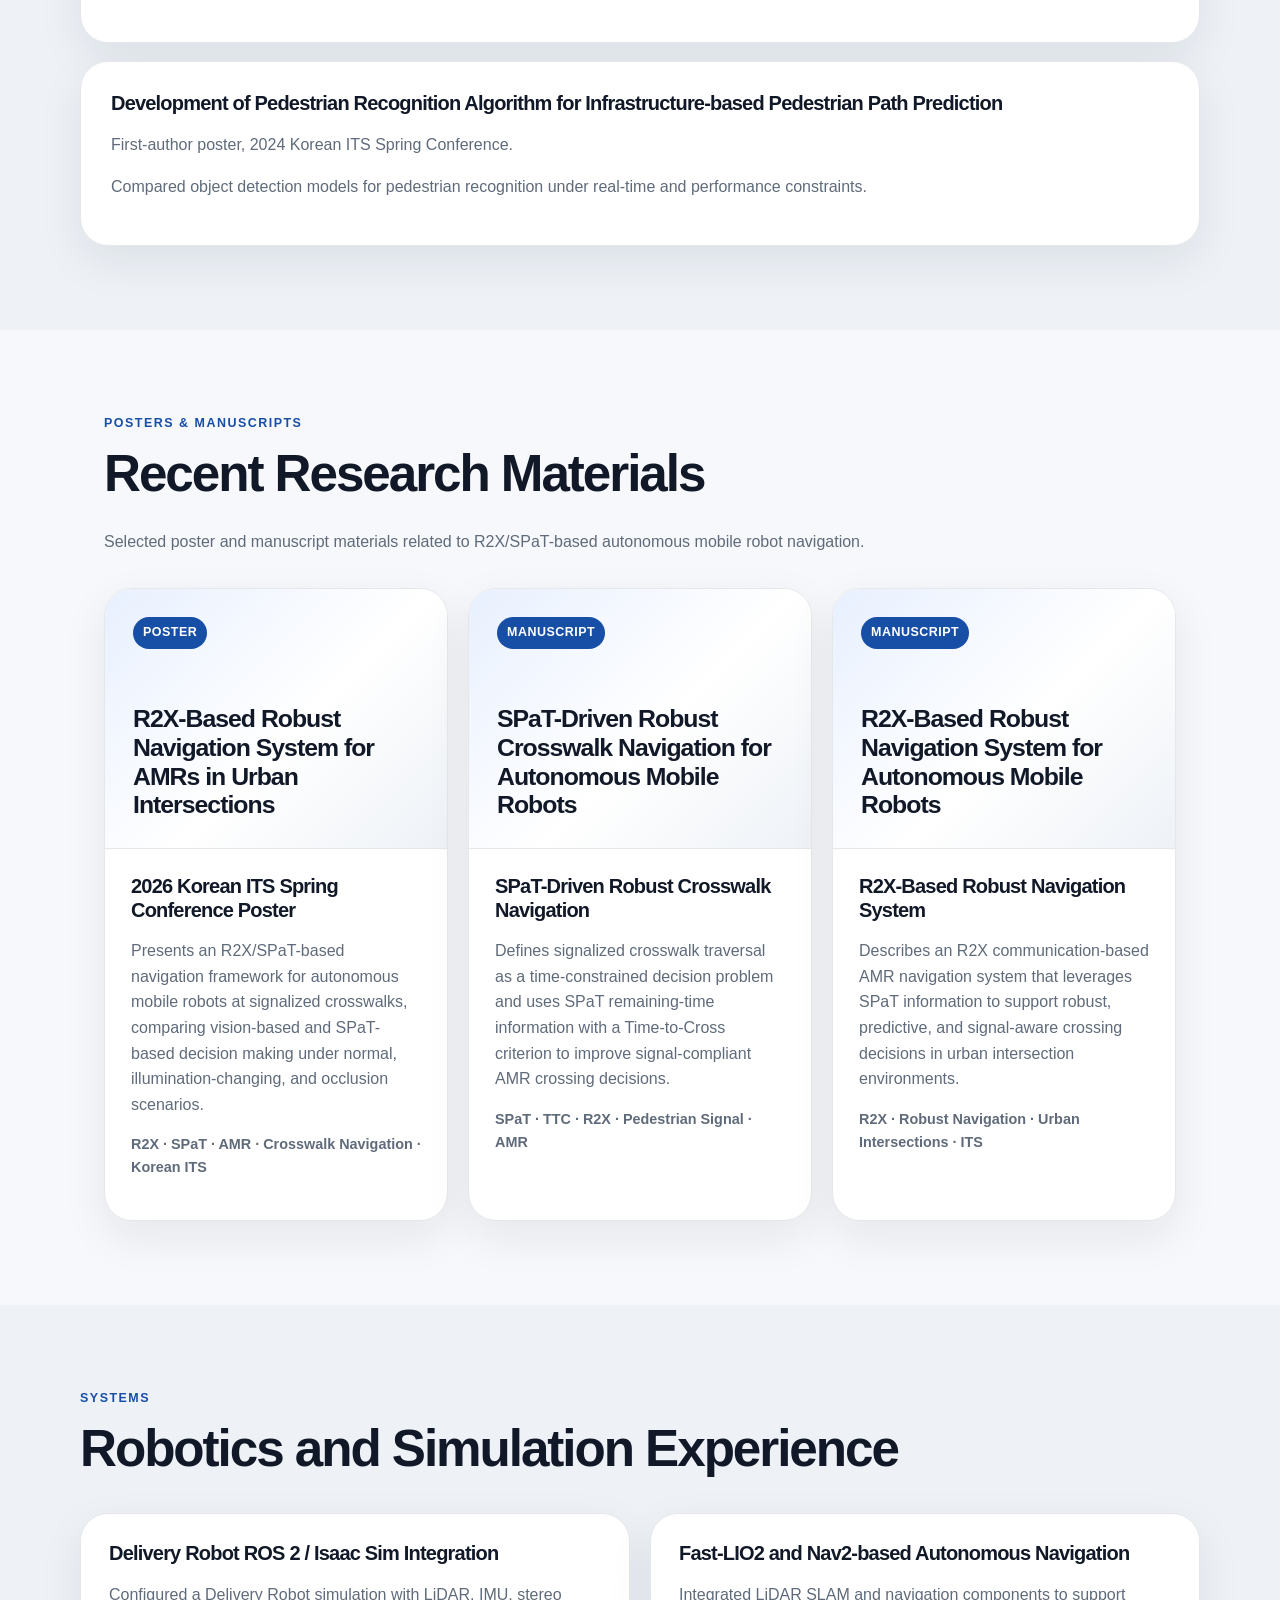
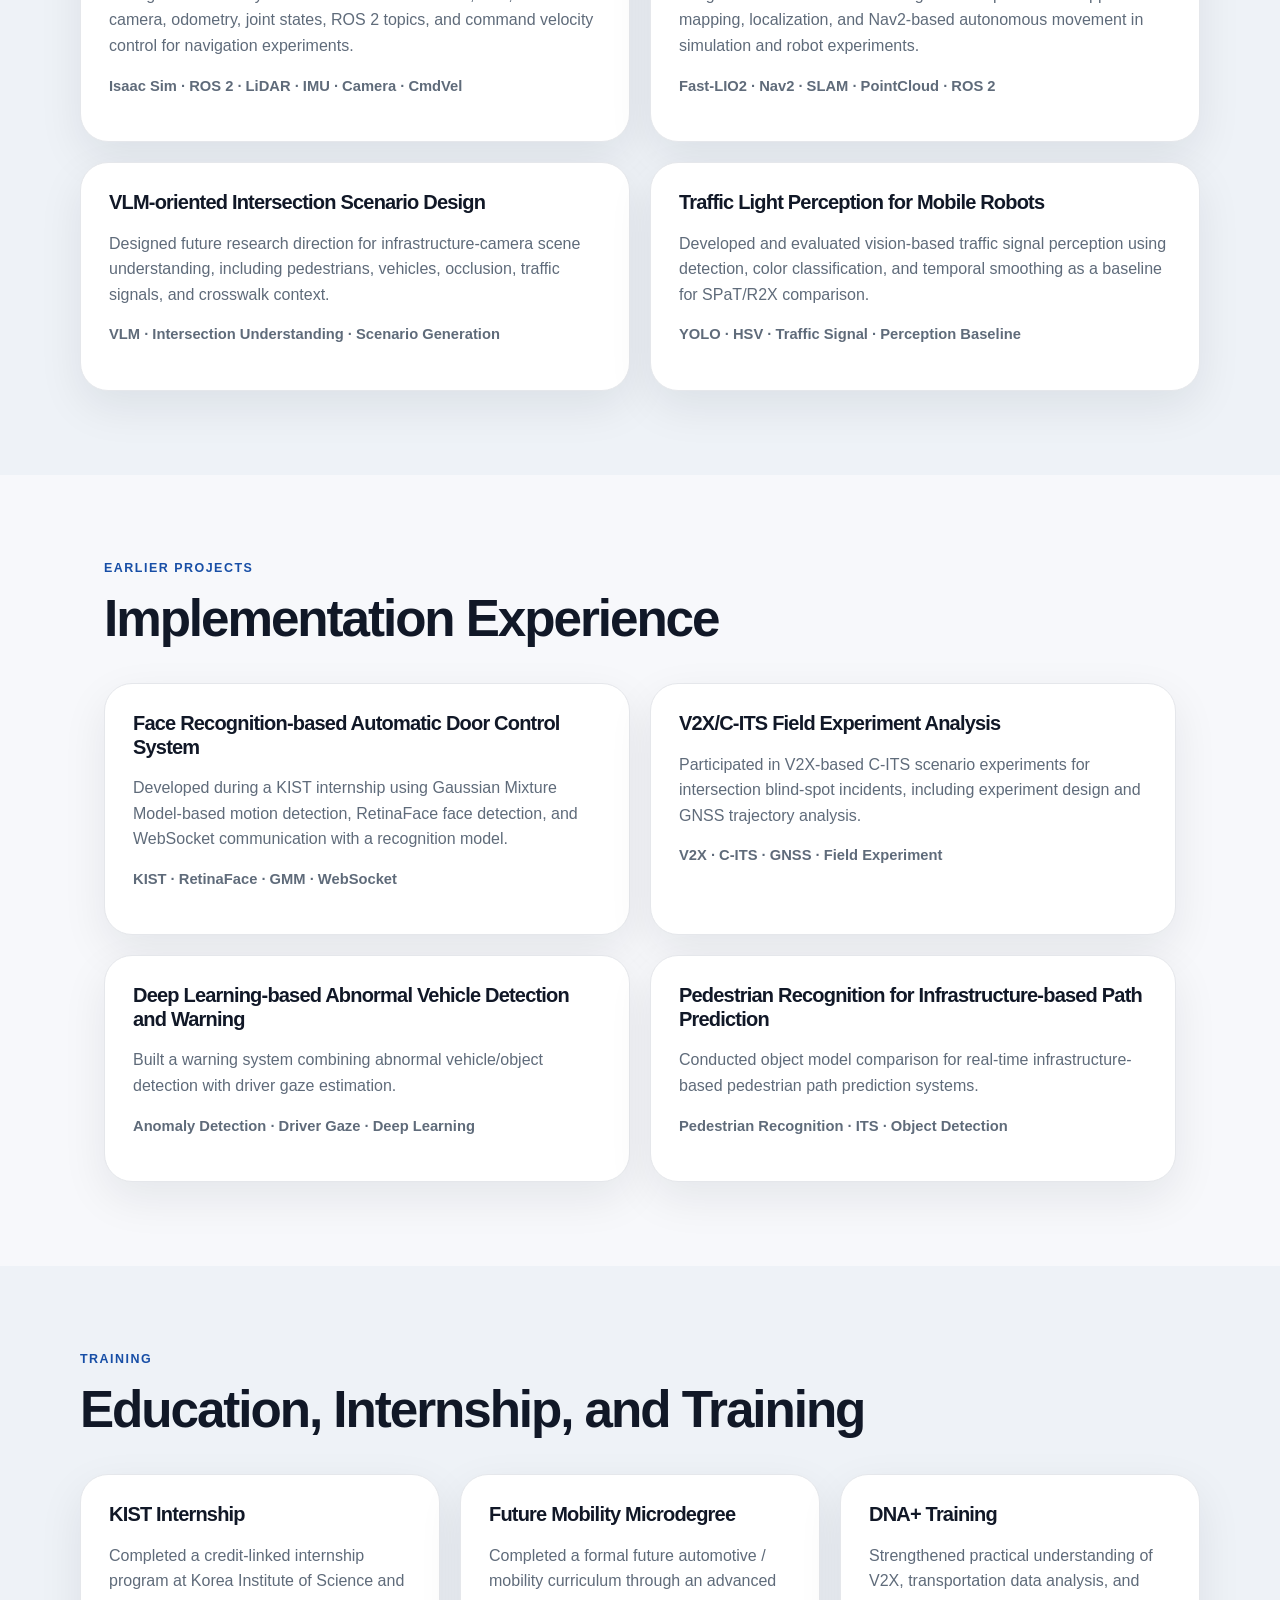
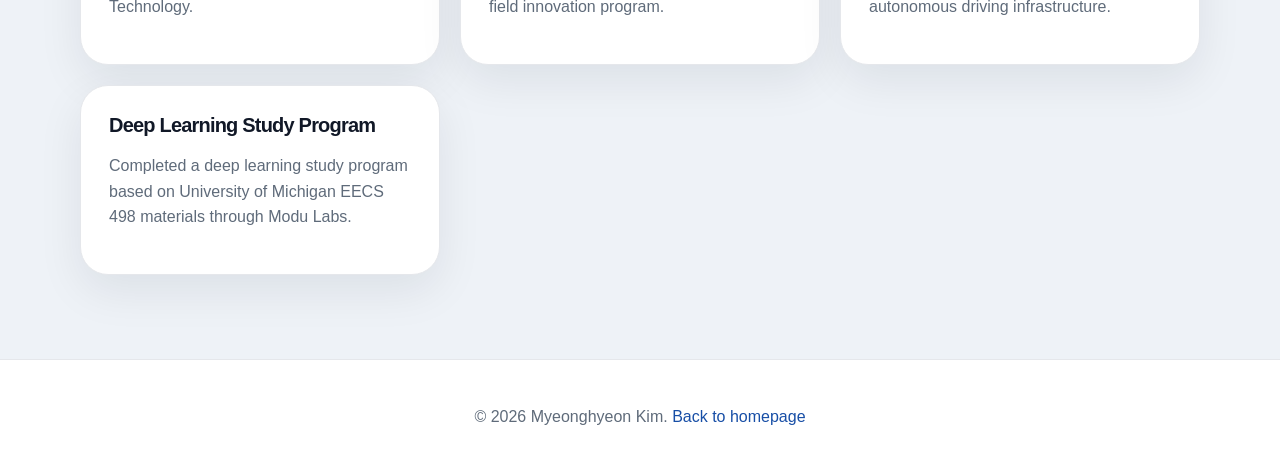
==== commit 68de9e8c: "Update achievements with recent robotics and SPaT work" ====
--- a/achievements.html
+++ b/achievements.html
@@ -7,69 +7,16 @@
   <title>Achievements | Myeonghyeon Kim</title>
   <link rel="stylesheet" href="styles.css" />
   <style>
-    .poster-grid {
-      display: grid;
-      grid-template-columns: repeat(3, 1fr);
-      gap: 20px;
-    }
-
-    .poster-card {
-      overflow: hidden;
-      padding: 0;
-    }
-
-    .poster-preview {
-      min-height: 260px;
-      padding: 28px;
-      display: flex;
-      flex-direction: column;
-      justify-content: space-between;
-      background: linear-gradient(135deg, #e8f0fe 0%, #ffffff 55%, #eef2f7 100%);
-      border-bottom: 1px solid var(--line);
-    }
-
-    .poster-preview .type {
-      display: inline-flex;
-      align-self: flex-start;
-      border-radius: 999px;
-      padding: 6px 10px;
-      background: var(--accent);
-      color: #fff;
-      font-size: 0.78rem;
-      font-weight: 800;
-      letter-spacing: 0.04em;
-      text-transform: uppercase;
-    }
-
-    .poster-preview .preview-title {
-      margin: 28px 0 0;
-      font-size: 1.55rem;
-      line-height: 1.16;
-      font-weight: 900;
-      letter-spacing: -0.04em;
-      color: var(--text);
-    }
-
-    .poster-body {
-      padding: 26px;
-    }
-
-    .poster-body p {
-      color: var(--muted);
-    }
-
-    .poster-meta {
-      margin-top: 16px;
-      font-size: 0.9rem;
-      font-weight: 800;
-      color: var(--accent);
-    }
-
-    @media (max-width: 960px) {
-      .poster-grid {
-        grid-template-columns: 1fr;
-      }
-    }
+    .poster-grid { display: grid; grid-template-columns: repeat(3, 1fr); gap: 20px; }
+    .poster-card { overflow: hidden; padding: 0; }
+    .poster-preview { min-height: 260px; padding: 28px; display: flex; flex-direction: column; justify-content: space-between; background: linear-gradient(135deg, #e8f0fe 0%, #ffffff 55%, #eef2f7 100%); border-bottom: 1px solid var(--line); }
+    .poster-preview .type { display: inline-flex; align-self: flex-start; border-radius: 999px; padding: 6px 10px; background: var(--accent); color: #fff; font-size: 0.78rem; font-weight: 800; letter-spacing: 0.04em; text-transform: uppercase; }
+    .poster-preview .preview-title { margin: 28px 0 0; font-size: 1.55rem; line-height: 1.16; font-weight: 900; letter-spacing: -0.04em; color: var(--text); }
+    .poster-body { padding: 26px; }
+    .poster-body p { color: var(--muted); }
+    .poster-meta { margin-top: 16px; font-size: 0.9rem; font-weight: 800; color: var(--accent); }
+    .two-col { display: grid; grid-template-columns: repeat(2, 1fr); gap: 20px; }
+    @media (max-width: 960px) { .poster-grid, .two-col { grid-template-columns: 1fr; } }
   </style>
 </head>
 <body>
@@ -78,10 +25,9 @@
       <a class="brand" href="index.html">Myeonghyeon Kim</a>
       <div class="nav-links">
         <a href="index.html#research">Research</a>
-        <a href="index.html#publications">Publications</a>
         <a href="index.html#projects">Projects</a>
         <a href="#posters">Posters</a>
-        <a href="achievements.html">Achievements</a>
+        <a href="#systems">Systems</a>
         <a href="index.html#contact">Contact</a>
       </div>
     </nav>
@@ -94,120 +40,44 @@
         <h1>Awards, Publications, Projects, and Training</h1>
         <p class="lead">
           This page summarizes selected evidence of research capability, implementation experience,
-          competition outcomes, and training records. The items are organized for an academic CV and
-          public research portfolio rather than as a private application document.
+          competition outcomes, and training records. Recent updates emphasize my AMR crosswalk navigation,
+          SPaT/R2X communication, ROS 2 robotics, and simulation-based intersection intelligence work.
         </p>
       </div>
       <aside class="profile-card">
         <h2>Summary</h2>
-        <p>Competition awards, peer-reviewed and submitted papers, field experiment experience, KIST internship, and mobility-related education.</p>
+        <p>AMR crosswalk navigation, R2X/SPaT experiments, ITS research outputs, ROS 2 robot systems, KIST internship, and mobility AI training.</p>
       </aside>
     </section>
 
     <section class="section compact">
       <div class="stat-grid four">
-        <article class="stat-card">
-          <strong>3+</strong>
-          <span>Major competition / paper awards</span>
-        </article>
-        <article class="stat-card">
-          <strong>7+</strong>
-          <span>ITS / mobility research outputs</span>
-        </article>
-        <article class="stat-card">
-          <strong>KIST</strong>
-          <span>Internship and face-recognition system project</span>
-        </article>
-        <article class="stat-card">
-          <strong>Mobility AI</strong>
-          <span>V2X, perception, trajectory, and robotics experience</span>
-        </article>
+        <article class="stat-card"><strong>3+</strong><span>Major competition / paper awards</span></article>
+        <article class="stat-card"><strong>7+</strong><span>ITS / mobility research outputs</span></article>
+        <article class="stat-card"><strong>ROS 2</strong><span>AMR, Nav2, SLAM, and sensor integration</span></article>
+        <article class="stat-card"><strong>Mobility AI</strong><span>V2X, perception, trajectory, and robotics experience</span></article>
       </div>
     </section>
 
     <section class="section">
-      <div class="section-heading">
-        <p class="eyebrow">Awards</p>
-        <h2>Competition and Academic Awards</h2>
-      </div>
+      <div class="section-heading"><p class="eyebrow">Awards</p><h2>Competition and Academic Awards</h2></div>
       <div class="timeline">
-        <article class="timeline-item">
-          <span class="timeline-year">2023</span>
-          <div>
-            <h3>Grand Prize, KSME IT Convergence Capstone Design Competition</h3>
-            <p>
-              Awarded Grand Prize at the 2023 Spring Conference of the IT Convergence Division of the Korean Society of Mechanical Engineers.
-              The project, <em>Deep Learning-based Abnormal Vehicle Detection and Warning System</em>, developed a warning system using abnormal object detection and driver gaze estimation.
-            </p>
-          </div>
-        </article>
-        <article class="timeline-item">
-          <span class="timeline-year">2022</span>
-          <div>
-            <h3>1st Award, The 10th Cloud Programming World Cup</h3>
-            <p>
-              Built a traffic accident prediction model using the UC-win/Road virtual environment, abnormal object detection,
-              and driver gaze recognition.
-            </p>
-          </div>
-        </article>
-        <article class="timeline-item">
-          <span class="timeline-year">2022</span>
-          <div>
-            <h3>Encouragement Award, KIISE Undergraduate / Junior Paper Competition</h3>
-            <p>
-              Received an award for a paper on abnormal vehicle and driver behavior detection based on vision systems and deep neural networks.
-            </p>
-          </div>
-        </article>
-        <article class="timeline-item">
-          <span class="timeline-year">Kookmin Univ.</span>
-          <div>
-            <h3>University Commendation and Scholarships</h3>
-            <p>
-              Recognized for competition awards, project experience, and academic performance. Received multiple scholarships during undergraduate study.
-            </p>
-          </div>
-        </article>
+        <article class="timeline-item"><span class="timeline-year">2023</span><div><h3>Grand Prize, KSME IT Convergence Capstone Design Competition</h3><p>Awarded Grand Prize for a deep learning-based abnormal vehicle detection and warning system combining abnormal object detection and driver gaze estimation.</p></div></article>
+        <article class="timeline-item"><span class="timeline-year">2022</span><div><h3>1st Award, The 10th Cloud Programming World Cup</h3><p>Built a traffic accident prediction model using the UC-win/Road virtual environment, abnormal object detection, and driver gaze recognition.</p></div></article>
+        <article class="timeline-item"><span class="timeline-year">2022</span><div><h3>Encouragement Award, KIISE Undergraduate / Junior Paper Competition</h3><p>Received an award for work on abnormal vehicle and driver behavior detection based on vision systems and deep neural networks.</p></div></article>
+        <article class="timeline-item"><span class="timeline-year">Kookmin Univ.</span><div><h3>University Commendation and Scholarships</h3><p>Recognized for competition awards, project experience, and academic performance during undergraduate study.</p></div></article>
       </div>
     </section>
 
     <section class="section muted">
-      <div class="section-heading">
-        <p class="eyebrow">Publications</p>
-        <h2>Research Outputs</h2>
-      </div>
+      <div class="section-heading"><p class="eyebrow">Publications</p><h2>Research Outputs</h2></div>
       <div class="publication-list">
-        <article class="publication">
-          <h3>Time-Aware Crosswalk Navigation for Autonomous Mobile Robots Using SPaT-Based R2X Communication</h3>
-          <p><strong>Myeonghyeon Kim</strong>, Junyoung Kim, Inhi Kim.</p>
-          <p>Accepted as a Late-Breaking Results Poster at IEEE ITSC 2026.</p>
-        </article>
-        <article class="publication">
-          <h3>Multi-Camera Pedestrian Full Trajectory Perception Using YOLO, DeepSORT, and Homography Transform</h3>
-          <p><strong>Myeonghyeon Kim</strong>, Inhi Kim.</p>
-          <p>Submitted to ITS Asia-Pacific 2025. Proposed a multi-camera pedestrian tracking pipeline using detection, tracking, Re-ID, and homography-based matching.</p>
-        </article>
-        <article class="publication">
-          <h3>Analysis of C-ITS Scenarios for Blind Spot Incidents at Intersections Using V2X Communication-Based Field Experiment</h3>
-          <p>Co-author, Journal of Korean Society of Intelligent Transport Systems, 2024.</p>
-          <p>Contributed to experimental design and GNSS trajectory data collection/analysis for V2X-based intersection blind-spot scenarios.</p>
-        </article>
-        <article class="publication">
-          <h3>Development of Pedestrian Recognition Algorithm for Infrastructure-based Pedestrian Path Prediction</h3>
-          <p>First-author poster, 2024 Korean ITS Spring Conference.</p>
-          <p>Compared object detection models for pedestrian recognition under real-time and performance constraints.</p>
-        </article>
-        <article class="publication">
-          <h3>Detection of Abnormal Vehicle and Driver Behaviors based on Vision System and Deep Neural Network</h3>
-          <p>First-author undergraduate/junior paper competition paper, KIISE, 2022.</p>
-          <p>Developed a warning system by detecting abnormal vehicle behavior and driver inattention through vision and gaze-related information.</p>
-        </article>
-        <article class="publication">
-          <h3>Development of Driver's Gaze Object Detection System</h3>
-          <p>Conference proceedings paper, KIISE, 2022.</p>
-          <p>Developed a system for identifying objects of driver attention using gaze and head pose-related data collection.</p>
-        </article>
+        <article class="publication"><h3>Time-Aware Crosswalk Navigation for Autonomous Mobile Robots Using SPaT-Based R2X Communication</h3><p><strong>Myeonghyeon Kim</strong>, Junyoung Kim, Inhi Kim.</p><p>Accepted as a Late-Breaking Results Poster at IEEE ITSC 2026.</p></article>
+        <article class="publication"><h3>R2X-Based Robust Navigation System for Autonomous Mobile Robots in Urban Intersections</h3><p><strong>Myeonghyeon Kim</strong>, Junyoung Kim, Inhi Kim, Gyounghun Chun.</p><p>Korean ITS Spring Conference Poster, 2026. Focused on robust AMR navigation using SPaT/R2X communication in urban intersections.</p></article>
+        <article class="publication"><h3>SPaT-Driven Robust Crosswalk Navigation for Autonomous Mobile Robots</h3><p><strong>Myeonghyeon Kim</strong>, Junyoung Kim, Inhi Kim, Gyounghun Chun.</p><p>Research manuscript on SPaT remaining-time information, Time-to-Cross decision logic, and comparative evaluation against vision-only traffic-light recognition.</p></article>
+        <article class="publication"><h3>Multi-Camera Pedestrian Full Trajectory Perception Using YOLO, DeepSORT, and Homography Transform</h3><p><strong>Myeonghyeon Kim</strong>, Inhi Kim.</p><p>Submitted to ITS Asia-Pacific 2025. Proposed a multi-camera pedestrian tracking pipeline using detection, tracking, Re-ID, and homography-based matching.</p></article>
+        <article class="publication"><h3>Analysis of C-ITS Scenarios for Blind Spot Incidents at Intersections Using V2X Communication-Based Field Experiment</h3><p>Co-author, Journal of Korean Society of Intelligent Transport Systems, 2024.</p><p>Contributed to experimental design and GNSS trajectory data collection/analysis for V2X-based intersection blind-spot scenarios.</p></article>
+        <article class="publication"><h3>Development of Pedestrian Recognition Algorithm for Infrastructure-based Pedestrian Path Prediction</h3><p>First-author poster, 2024 Korean ITS Spring Conference.</p><p>Compared object detection models for pedestrian recognition under real-time and performance constraints.</p></article>
       </div>
     </section>
 
@@ -218,122 +88,43 @@
         <p class="note">Selected poster and manuscript materials related to R2X/SPaT-based autonomous mobile robot navigation.</p>
       </div>
       <div class="poster-grid">
-        <article class="card poster-card">
-          <div class="poster-preview">
-            <span class="type">Poster</span>
-            <p class="preview-title">R2X-Based Robust Navigation System for AMRs in Urban Intersections</p>
-          </div>
-          <div class="poster-body">
-            <h3>2026 Korean ITS Spring Conference Poster</h3>
-            <p>
-              Presents an R2X/SPaT-based navigation framework for autonomous mobile robots at signalized crosswalks,
-              comparing vision-based and SPaT-based decision making under normal, illumination-changing, and occlusion scenarios.
-            </p>
-            <p class="poster-meta">R2X · SPaT · AMR · Crosswalk Navigation · Korean ITS</p>
-          </div>
-        </article>
+        <article class="card poster-card"><div class="poster-preview"><span class="type">Poster</span><p class="preview-title">R2X-Based Robust Navigation System for AMRs in Urban Intersections</p></div><div class="poster-body"><h3>2026 Korean ITS Spring Conference Poster</h3><p>Presents an R2X/SPaT-based navigation framework for autonomous mobile robots at signalized crosswalks, comparing vision-based and SPaT-based decision making under normal, illumination-changing, and occlusion scenarios.</p><p class="poster-meta">R2X · SPaT · AMR · Crosswalk Navigation · Korean ITS</p></div></article>
+        <article class="card poster-card"><div class="poster-preview"><span class="type">Manuscript</span><p class="preview-title">SPaT-Driven Robust Crosswalk Navigation for Autonomous Mobile Robots</p></div><div class="poster-body"><h3>SPaT-Driven Robust Crosswalk Navigation</h3><p>Defines signalized crosswalk traversal as a time-constrained decision problem and uses SPaT remaining-time information with a Time-to-Cross criterion to improve signal-compliant AMR crossing decisions.</p><p class="poster-meta">SPaT · TTC · R2X · Pedestrian Signal · AMR</p></div></article>
+        <article class="card poster-card"><div class="poster-preview"><span class="type">Manuscript</span><p class="preview-title">R2X-Based Robust Navigation System for Autonomous Mobile Robots</p></div><div class="poster-body"><h3>R2X-Based Robust Navigation System</h3><p>Describes an R2X communication-based AMR navigation system that leverages SPaT information to support robust, predictive, and signal-aware crossing decisions in urban intersection environments.</p><p class="poster-meta">R2X · Robust Navigation · Urban Intersections · ITS</p></div></article>
+      </div>
+    </section>
 
-        <article class="card poster-card">
-          <div class="poster-preview">
-            <span class="type">Manuscript</span>
-            <p class="preview-title">SPaT-Driven Robust Crosswalk Navigation for Autonomous Mobile Robots</p>
-          </div>
-          <div class="poster-body">
-            <h3>SPaT-Driven Robust Crosswalk Navigation</h3>
-            <p>
-              Defines signalized crosswalk traversal as a time-constrained decision problem and uses SPaT remaining-time information
-              with a Time-to-Cross criterion to improve signal-compliant AMR crossing decisions.
-            </p>
-            <p class="poster-meta">SPaT · TTC · R2X · Pedestrian Signal · AMR</p>
-          </div>
-        </article>
-
-        <article class="card poster-card">
-          <div class="poster-preview">
-            <span class="type">Manuscript</span>
-            <p class="preview-title">R2X-Based Robust Navigation System for Autonomous Mobile Robots</p>
-          </div>
-          <div class="poster-body">
-            <h3>R2X-Based Robust Navigation System</h3>
-            <p>
-              Describes an R2X communication-based AMR navigation system that leverages SPaT information to support robust,
-              predictive, and signal-aware crossing decisions in urban intersection environments.
-            </p>
-            <p class="poster-meta">R2X · Robust Navigation · Urban Intersections · ITS</p>
-          </div>
-        </article>
+    <section id="systems" class="section muted">
+      <div class="section-heading"><p class="eyebrow">Systems</p><h2>Robotics and Simulation Experience</h2></div>
+      <div class="two-col">
+        <article class="card project"><h3>Delivery Robot ROS 2 / Isaac Sim Integration</h3><p>Configured a Delivery Robot simulation with LiDAR, IMU, stereo camera, odometry, joint states, ROS 2 topics, and command velocity control for navigation experiments.</p><p class="meta">Isaac Sim · ROS 2 · LiDAR · IMU · Camera · CmdVel</p></article>
+        <article class="card project"><h3>Fast-LIO2 and Nav2-based Autonomous Navigation</h3><p>Integrated LiDAR SLAM and navigation components to support mapping, localization, and Nav2-based autonomous movement in simulation and robot experiments.</p><p class="meta">Fast-LIO2 · Nav2 · SLAM · PointCloud · ROS 2</p></article>
+        <article class="card project"><h3>VLM-oriented Intersection Scenario Design</h3><p>Designed future research direction for infrastructure-camera scene understanding, including pedestrians, vehicles, occlusion, traffic signals, and crosswalk context.</p><p class="meta">VLM · Intersection Understanding · Scenario Generation</p></article>
+        <article class="card project"><h3>Traffic Light Perception for Mobile Robots</h3><p>Developed and evaluated vision-based traffic signal perception using detection, color classification, and temporal smoothing as a baseline for SPaT/R2X comparison.</p><p class="meta">YOLO · HSV · Traffic Signal · Perception Baseline</p></article>
       </div>
     </section>
 
     <section class="section">
-      <div class="section-heading">
-        <p class="eyebrow">Projects</p>
-        <h2>Implementation Experience</h2>
-      </div>
+      <div class="section-heading"><p class="eyebrow">Earlier Projects</p><h2>Implementation Experience</h2></div>
       <div class="grid two">
-        <article class="card project">
-          <h3>Face Recognition-based Automatic Door Control System</h3>
-          <p>
-            Developed during a KIST internship. The system used Gaussian Mixture Model-based motion detection,
-            RetinaFace for face detection, and WebSocket communication with a face recognition model for access control.
-          </p>
-          <p class="meta">KIST · RetinaFace · GMM · WebSocket · Face Recognition</p>
-        </article>
-        <article class="card project">
-          <h3>V2X/C-ITS Field Experiment Analysis</h3>
-          <p>
-            Participated in V2X-based C-ITS scenario experiments for intersection blind-spot incidents,
-            including experiment design and GNSS-based vehicle trajectory data collection and analysis.
-          </p>
-          <p class="meta">V2X · C-ITS · GNSS · Field Experiment · Intersection Safety</p>
-        </article>
-        <article class="card project">
-          <h3>Deep Learning-based Abnormal Vehicle Detection and Warning</h3>
-          <p>
-            Built a system that combined abnormal vehicle/object detection with driver gaze estimation to determine
-            whether the driver was aware of a hazardous object and to provide a warning.
-          </p>
-          <p class="meta">Anomaly Detection · Driver Gaze · Deep Learning · Warning System</p>
-        </article>
-        <article class="card project">
-          <h3>Pedestrian Recognition for Infrastructure-based Path Prediction</h3>
-          <p>
-            Conducted object model comparison for pedestrian recognition to identify models suitable for real-time
-            infrastructure-based pedestrian path prediction systems.
-          </p>
-          <p class="meta">Pedestrian Recognition · ITS · Object Detection · Infrastructure Sensing</p>
-        </article>
+        <article class="card project"><h3>Face Recognition-based Automatic Door Control System</h3><p>Developed during a KIST internship using Gaussian Mixture Model-based motion detection, RetinaFace face detection, and WebSocket communication with a recognition model.</p><p class="meta">KIST · RetinaFace · GMM · WebSocket</p></article>
+        <article class="card project"><h3>V2X/C-ITS Field Experiment Analysis</h3><p>Participated in V2X-based C-ITS scenario experiments for intersection blind-spot incidents, including experiment design and GNSS trajectory analysis.</p><p class="meta">V2X · C-ITS · GNSS · Field Experiment</p></article>
+        <article class="card project"><h3>Deep Learning-based Abnormal Vehicle Detection and Warning</h3><p>Built a warning system combining abnormal vehicle/object detection with driver gaze estimation.</p><p class="meta">Anomaly Detection · Driver Gaze · Deep Learning</p></article>
+        <article class="card project"><h3>Pedestrian Recognition for Infrastructure-based Path Prediction</h3><p>Conducted object model comparison for real-time infrastructure-based pedestrian path prediction systems.</p><p class="meta">Pedestrian Recognition · ITS · Object Detection</p></article>
       </div>
     </section>
 
     <section class="section muted">
-      <div class="section-heading">
-        <p class="eyebrow">Training</p>
-        <h2>Education, Internship, and Training</h2>
-      </div>
+      <div class="section-heading"><p class="eyebrow">Training</p><h2>Education, Internship, and Training</h2></div>
       <div class="grid three">
-        <article class="card">
-          <h3>KIST Internship</h3>
-          <p>Completed a credit-linked internship program at Korea Institute of Science and Technology.</p>
-        </article>
-        <article class="card">
-          <h3>Future Mobility Microdegree</h3>
-          <p>Completed a formal future automotive / mobility curriculum through an advanced field innovation program.</p>
-        </article>
-        <article class="card">
-          <h3>DNA+ Training</h3>
-          <p>Strengthened practical understanding of V2X, transportation data analysis, and autonomous driving infrastructure.</p>
-        </article>
-        <article class="card">
-          <h3>Deep Learning Study Program</h3>
-          <p>Completed a deep learning study program based on University of Michigan EECS 498 materials through Modu Labs.</p>
-        </article>
+        <article class="card"><h3>KIST Internship</h3><p>Completed a credit-linked internship program at Korea Institute of Science and Technology.</p></article>
+        <article class="card"><h3>Future Mobility Microdegree</h3><p>Completed a formal future automotive / mobility curriculum through an advanced field innovation program.</p></article>
+        <article class="card"><h3>DNA+ Training</h3><p>Strengthened practical understanding of V2X, transportation data analysis, and autonomous driving infrastructure.</p></article>
+        <article class="card"><h3>Deep Learning Study Program</h3><p>Completed a deep learning study program based on University of Michigan EECS 498 materials through Modu Labs.</p></article>
       </div>
     </section>
   </main>
 
-  <footer class="footer">
-    <p>© 2026 Myeonghyeon Kim. <a href="index.html">Back to homepage</a></p>
-  </footer>
+  <footer class="footer"><p>© 2026 Myeonghyeon Kim. <a href="index.html">Back to homepage</a></p></footer>
 </body>
 </html>
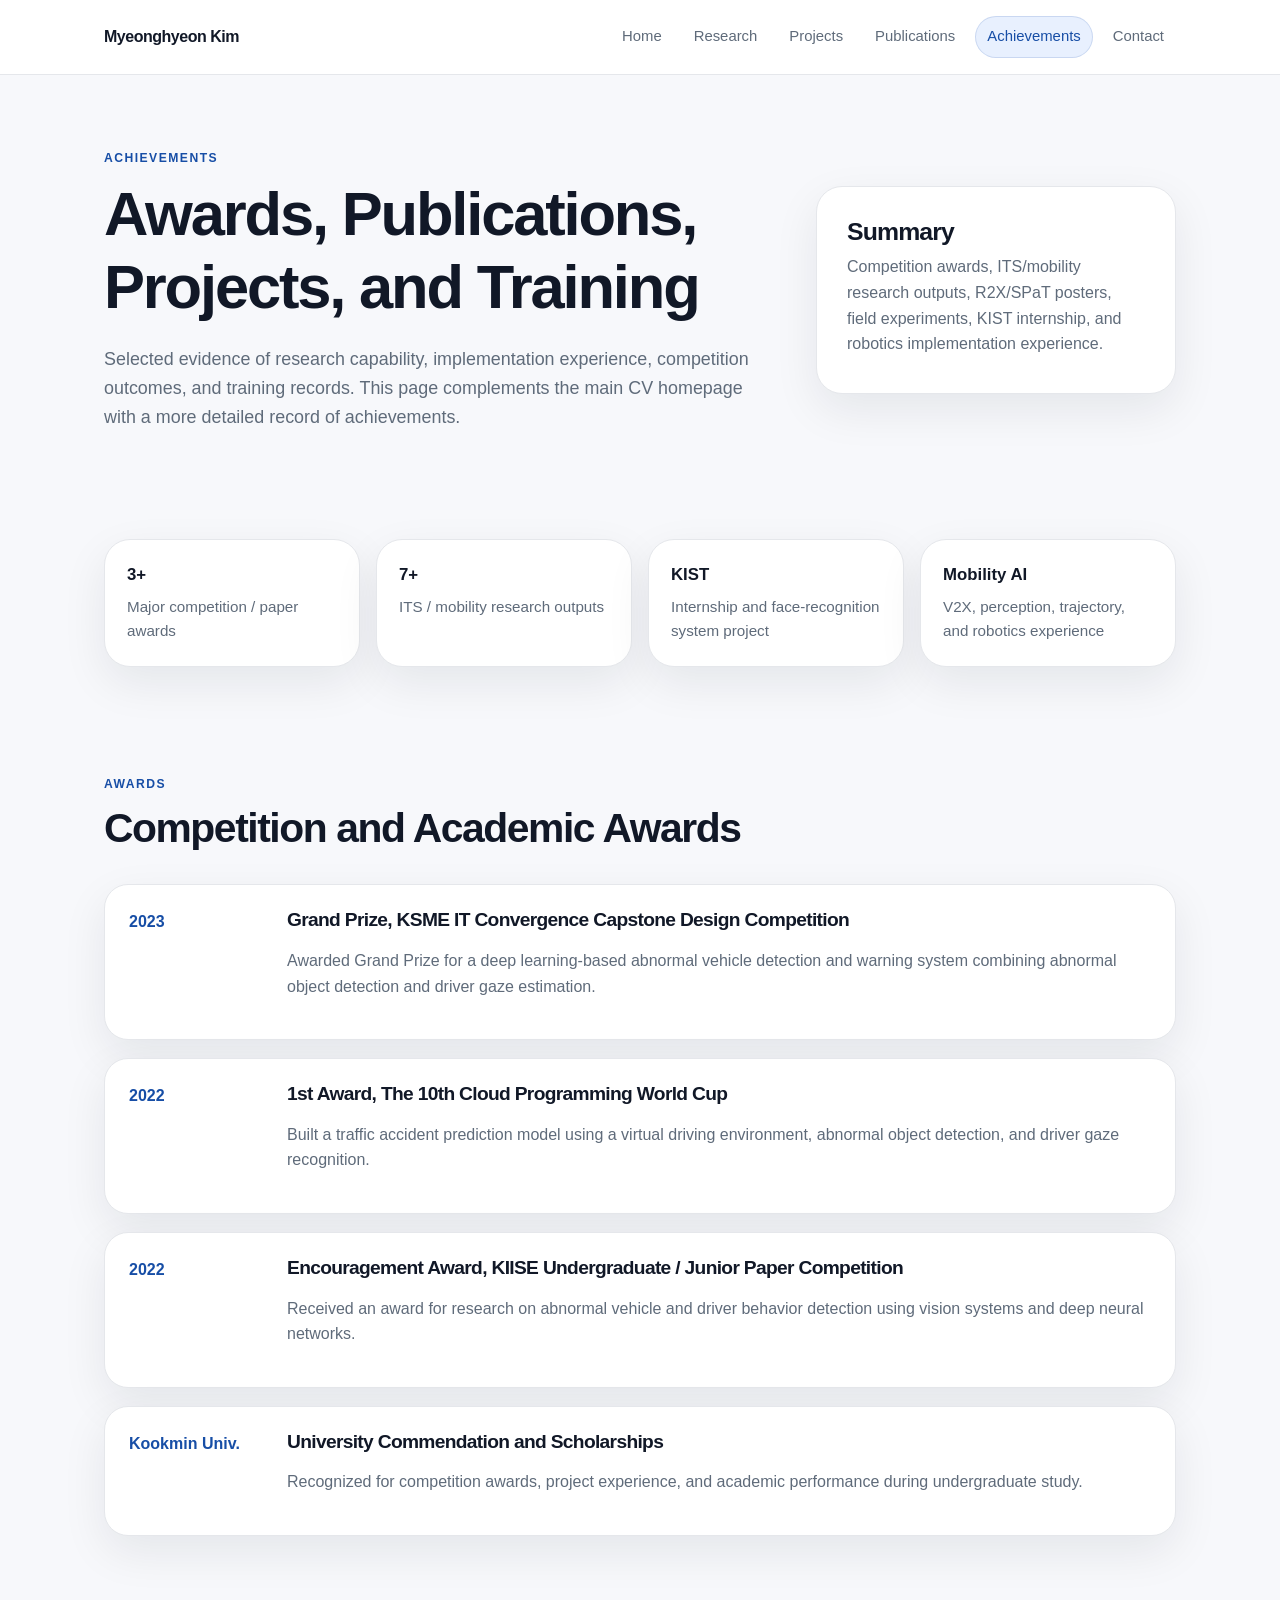
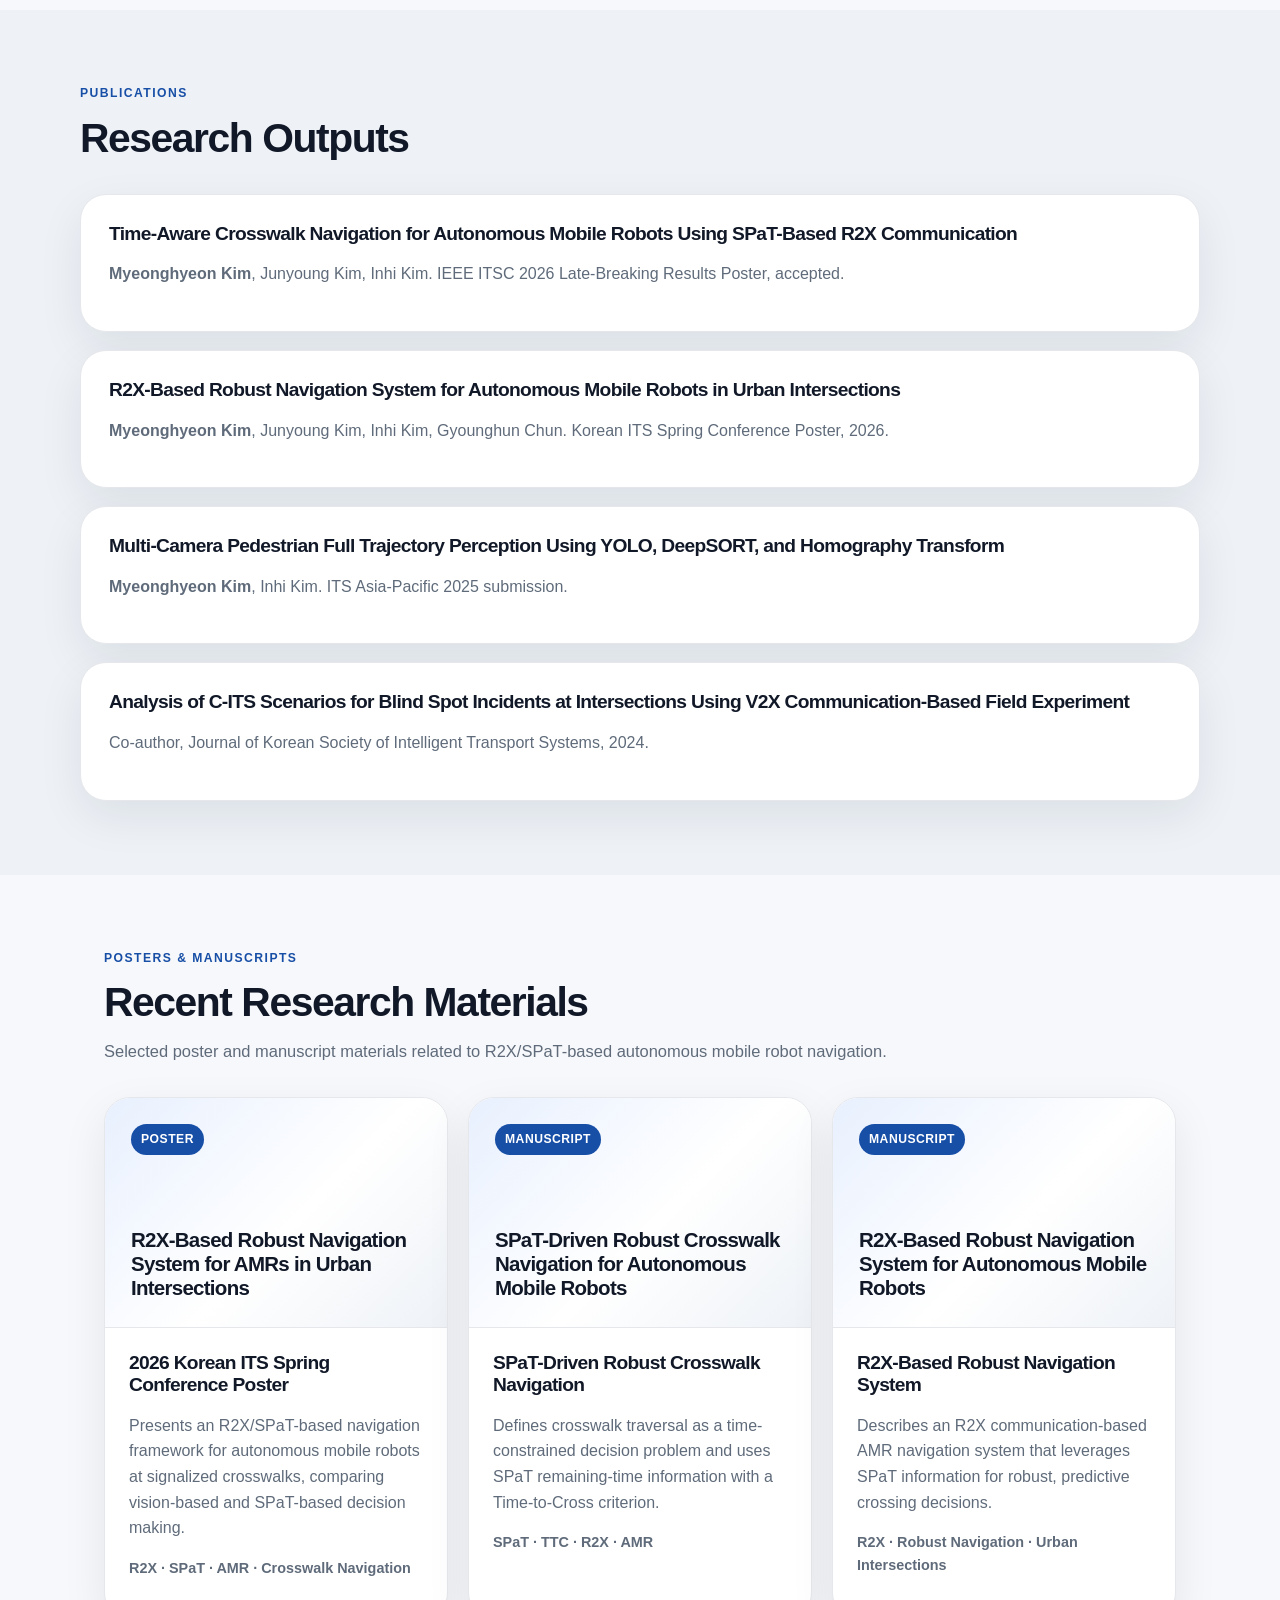
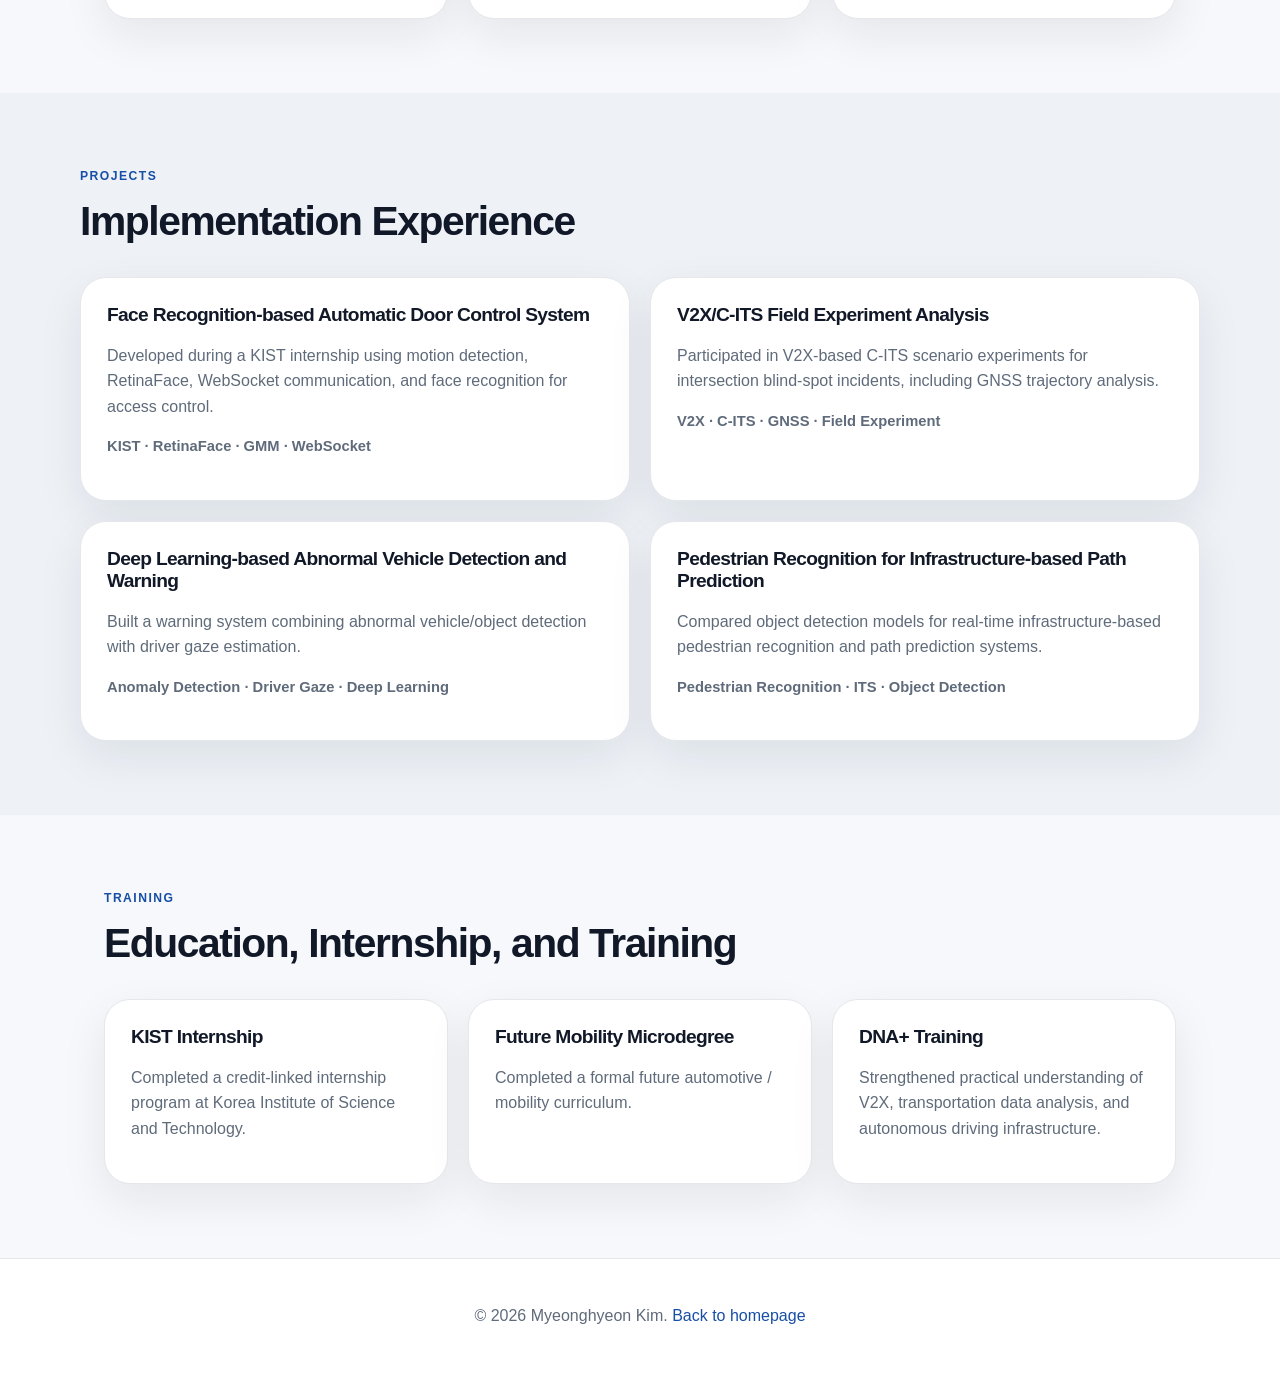
==== commit e1fbf719: "Update achievements navigation and improve title readability" ====
--- a/achievements.html
+++ b/achievements.html
@@ -9,14 +9,13 @@
   <style>
     .poster-grid { display: grid; grid-template-columns: repeat(3, 1fr); gap: 20px; }
     .poster-card { overflow: hidden; padding: 0; }
-    .poster-preview { min-height: 260px; padding: 28px; display: flex; flex-direction: column; justify-content: space-between; background: linear-gradient(135deg, #e8f0fe 0%, #ffffff 55%, #eef2f7 100%); border-bottom: 1px solid var(--line); }
-    .poster-preview .type { display: inline-flex; align-self: flex-start; border-radius: 999px; padding: 6px 10px; background: var(--accent); color: #fff; font-size: 0.78rem; font-weight: 800; letter-spacing: 0.04em; text-transform: uppercase; }
-    .poster-preview .preview-title { margin: 28px 0 0; font-size: 1.55rem; line-height: 1.16; font-weight: 900; letter-spacing: -0.04em; color: var(--text); }
-    .poster-body { padding: 26px; }
+    .poster-preview { min-height: 230px; padding: 26px; display: flex; flex-direction: column; justify-content: space-between; background: linear-gradient(135deg, #e8f0fe 0%, #ffffff 55%, #eef2f7 100%); border-bottom: 1px solid var(--line); }
+    .poster-preview .type { display: inline-flex; align-self: flex-start; border-radius: 999px; padding: 6px 10px; background: var(--accent); color: #fff; font-size: 0.76rem; font-weight: 800; letter-spacing: 0.04em; text-transform: uppercase; }
+    .poster-preview .preview-title { margin: 26px 0 0; font-size: 1.28rem; line-height: 1.18; font-weight: 900; letter-spacing: -0.035em; color: var(--text); }
+    .poster-body { padding: 24px; }
     .poster-body p { color: var(--muted); }
     .poster-meta { margin-top: 16px; font-size: 0.9rem; font-weight: 800; color: var(--accent); }
-    .two-col { display: grid; grid-template-columns: repeat(2, 1fr); gap: 20px; }
-    @media (max-width: 960px) { .poster-grid, .two-col { grid-template-columns: 1fr; } }
+    @media (max-width: 960px) { .poster-grid { grid-template-columns: 1fr; } }
   </style>
 </head>
 <body>
@@ -24,10 +23,11 @@
     <nav class="nav">
       <a class="brand" href="index.html">Myeonghyeon Kim</a>
       <div class="nav-links">
-        <a href="index.html#research">Research</a>
-        <a href="index.html#projects">Projects</a>
-        <a href="#posters">Posters</a>
-        <a href="#systems">Systems</a>
+        <a href="index.html">Home</a>
+        <a href="research.html">Research</a>
+        <a href="projects.html">Projects</a>
+        <a href="publications.html">Publications</a>
+        <a class="active" href="achievements.html">Achievements</a>
         <a href="index.html#contact">Contact</a>
       </div>
     </nav>
@@ -39,14 +39,13 @@
         <p class="eyebrow">Achievements</p>
         <h1>Awards, Publications, Projects, and Training</h1>
         <p class="lead">
-          This page summarizes selected evidence of research capability, implementation experience,
-          competition outcomes, and training records. Recent updates emphasize my AMR crosswalk navigation,
-          SPaT/R2X communication, ROS 2 robotics, and simulation-based intersection intelligence work.
+          Selected evidence of research capability, implementation experience, competition outcomes, and training records.
+          This page complements the main CV homepage with a more detailed record of achievements.
         </p>
       </div>
       <aside class="profile-card">
         <h2>Summary</h2>
-        <p>AMR crosswalk navigation, R2X/SPaT experiments, ITS research outputs, ROS 2 robot systems, KIST internship, and mobility AI training.</p>
+        <p>Competition awards, ITS/mobility research outputs, R2X/SPaT posters, field experiments, KIST internship, and robotics implementation experience.</p>
       </aside>
     </section>
 
@@ -54,30 +53,70 @@
       <div class="stat-grid four">
         <article class="stat-card"><strong>3+</strong><span>Major competition / paper awards</span></article>
         <article class="stat-card"><strong>7+</strong><span>ITS / mobility research outputs</span></article>
-        <article class="stat-card"><strong>ROS 2</strong><span>AMR, Nav2, SLAM, and sensor integration</span></article>
+        <article class="stat-card"><strong>KIST</strong><span>Internship and face-recognition system project</span></article>
         <article class="stat-card"><strong>Mobility AI</strong><span>V2X, perception, trajectory, and robotics experience</span></article>
       </div>
     </section>
 
     <section class="section">
-      <div class="section-heading"><p class="eyebrow">Awards</p><h2>Competition and Academic Awards</h2></div>
+      <div class="section-heading">
+        <p class="eyebrow">Awards</p>
+        <h2>Competition and Academic Awards</h2>
+      </div>
       <div class="timeline">
-        <article class="timeline-item"><span class="timeline-year">2023</span><div><h3>Grand Prize, KSME IT Convergence Capstone Design Competition</h3><p>Awarded Grand Prize for a deep learning-based abnormal vehicle detection and warning system combining abnormal object detection and driver gaze estimation.</p></div></article>
-        <article class="timeline-item"><span class="timeline-year">2022</span><div><h3>1st Award, The 10th Cloud Programming World Cup</h3><p>Built a traffic accident prediction model using the UC-win/Road virtual environment, abnormal object detection, and driver gaze recognition.</p></div></article>
-        <article class="timeline-item"><span class="timeline-year">2022</span><div><h3>Encouragement Award, KIISE Undergraduate / Junior Paper Competition</h3><p>Received an award for work on abnormal vehicle and driver behavior detection based on vision systems and deep neural networks.</p></div></article>
-        <article class="timeline-item"><span class="timeline-year">Kookmin Univ.</span><div><h3>University Commendation and Scholarships</h3><p>Recognized for competition awards, project experience, and academic performance during undergraduate study.</p></div></article>
+        <article class="timeline-item">
+          <span class="timeline-year">2023</span>
+          <div>
+            <h3>Grand Prize, KSME IT Convergence Capstone Design Competition</h3>
+            <p>Awarded Grand Prize for a deep learning-based abnormal vehicle detection and warning system combining abnormal object detection and driver gaze estimation.</p>
+          </div>
+        </article>
+        <article class="timeline-item">
+          <span class="timeline-year">2022</span>
+          <div>
+            <h3>1st Award, The 10th Cloud Programming World Cup</h3>
+            <p>Built a traffic accident prediction model using a virtual driving environment, abnormal object detection, and driver gaze recognition.</p>
+          </div>
+        </article>
+        <article class="timeline-item">
+          <span class="timeline-year">2022</span>
+          <div>
+            <h3>Encouragement Award, KIISE Undergraduate / Junior Paper Competition</h3>
+            <p>Received an award for research on abnormal vehicle and driver behavior detection using vision systems and deep neural networks.</p>
+          </div>
+        </article>
+        <article class="timeline-item">
+          <span class="timeline-year">Kookmin Univ.</span>
+          <div>
+            <h3>University Commendation and Scholarships</h3>
+            <p>Recognized for competition awards, project experience, and academic performance during undergraduate study.</p>
+          </div>
+        </article>
       </div>
     </section>
 
     <section class="section muted">
-      <div class="section-heading"><p class="eyebrow">Publications</p><h2>Research Outputs</h2></div>
+      <div class="section-heading">
+        <p class="eyebrow">Publications</p>
+        <h2>Research Outputs</h2>
+      </div>
       <div class="publication-list">
-        <article class="publication"><h3>Time-Aware Crosswalk Navigation for Autonomous Mobile Robots Using SPaT-Based R2X Communication</h3><p><strong>Myeonghyeon Kim</strong>, Junyoung Kim, Inhi Kim.</p><p>Accepted as a Late-Breaking Results Poster at IEEE ITSC 2026.</p></article>
-        <article class="publication"><h3>R2X-Based Robust Navigation System for Autonomous Mobile Robots in Urban Intersections</h3><p><strong>Myeonghyeon Kim</strong>, Junyoung Kim, Inhi Kim, Gyounghun Chun.</p><p>Korean ITS Spring Conference Poster, 2026. Focused on robust AMR navigation using SPaT/R2X communication in urban intersections.</p></article>
-        <article class="publication"><h3>SPaT-Driven Robust Crosswalk Navigation for Autonomous Mobile Robots</h3><p><strong>Myeonghyeon Kim</strong>, Junyoung Kim, Inhi Kim, Gyounghun Chun.</p><p>Research manuscript on SPaT remaining-time information, Time-to-Cross decision logic, and comparative evaluation against vision-only traffic-light recognition.</p></article>
-        <article class="publication"><h3>Multi-Camera Pedestrian Full Trajectory Perception Using YOLO, DeepSORT, and Homography Transform</h3><p><strong>Myeonghyeon Kim</strong>, Inhi Kim.</p><p>Submitted to ITS Asia-Pacific 2025. Proposed a multi-camera pedestrian tracking pipeline using detection, tracking, Re-ID, and homography-based matching.</p></article>
-        <article class="publication"><h3>Analysis of C-ITS Scenarios for Blind Spot Incidents at Intersections Using V2X Communication-Based Field Experiment</h3><p>Co-author, Journal of Korean Society of Intelligent Transport Systems, 2024.</p><p>Contributed to experimental design and GNSS trajectory data collection/analysis for V2X-based intersection blind-spot scenarios.</p></article>
-        <article class="publication"><h3>Development of Pedestrian Recognition Algorithm for Infrastructure-based Pedestrian Path Prediction</h3><p>First-author poster, 2024 Korean ITS Spring Conference.</p><p>Compared object detection models for pedestrian recognition under real-time and performance constraints.</p></article>
+        <article class="publication">
+          <h3>Time-Aware Crosswalk Navigation for Autonomous Mobile Robots Using SPaT-Based R2X Communication</h3>
+          <p><strong>Myeonghyeon Kim</strong>, Junyoung Kim, Inhi Kim. IEEE ITSC 2026 Late-Breaking Results Poster, accepted.</p>
+        </article>
+        <article class="publication">
+          <h3>R2X-Based Robust Navigation System for Autonomous Mobile Robots in Urban Intersections</h3>
+          <p><strong>Myeonghyeon Kim</strong>, Junyoung Kim, Inhi Kim, Gyounghun Chun. Korean ITS Spring Conference Poster, 2026.</p>
+        </article>
+        <article class="publication">
+          <h3>Multi-Camera Pedestrian Full Trajectory Perception Using YOLO, DeepSORT, and Homography Transform</h3>
+          <p><strong>Myeonghyeon Kim</strong>, Inhi Kim. ITS Asia-Pacific 2025 submission.</p>
+        </article>
+        <article class="publication">
+          <h3>Analysis of C-ITS Scenarios for Blind Spot Incidents at Intersections Using V2X Communication-Based Field Experiment</h3>
+          <p>Co-author, Journal of Korean Society of Intelligent Transport Systems, 2024.</p>
+        </article>
       </div>
     </section>
 
@@ -85,42 +124,74 @@
       <div class="section-heading">
         <p class="eyebrow">Posters & Manuscripts</p>
         <h2>Recent Research Materials</h2>
-        <p class="note">Selected poster and manuscript materials related to R2X/SPaT-based autonomous mobile robot navigation.</p>
+        <p class="section-intro">Selected poster and manuscript materials related to R2X/SPaT-based autonomous mobile robot navigation.</p>
       </div>
       <div class="poster-grid">
-        <article class="card poster-card"><div class="poster-preview"><span class="type">Poster</span><p class="preview-title">R2X-Based Robust Navigation System for AMRs in Urban Intersections</p></div><div class="poster-body"><h3>2026 Korean ITS Spring Conference Poster</h3><p>Presents an R2X/SPaT-based navigation framework for autonomous mobile robots at signalized crosswalks, comparing vision-based and SPaT-based decision making under normal, illumination-changing, and occlusion scenarios.</p><p class="poster-meta">R2X · SPaT · AMR · Crosswalk Navigation · Korean ITS</p></div></article>
-        <article class="card poster-card"><div class="poster-preview"><span class="type">Manuscript</span><p class="preview-title">SPaT-Driven Robust Crosswalk Navigation for Autonomous Mobile Robots</p></div><div class="poster-body"><h3>SPaT-Driven Robust Crosswalk Navigation</h3><p>Defines signalized crosswalk traversal as a time-constrained decision problem and uses SPaT remaining-time information with a Time-to-Cross criterion to improve signal-compliant AMR crossing decisions.</p><p class="poster-meta">SPaT · TTC · R2X · Pedestrian Signal · AMR</p></div></article>
-        <article class="card poster-card"><div class="poster-preview"><span class="type">Manuscript</span><p class="preview-title">R2X-Based Robust Navigation System for Autonomous Mobile Robots</p></div><div class="poster-body"><h3>R2X-Based Robust Navigation System</h3><p>Describes an R2X communication-based AMR navigation system that leverages SPaT information to support robust, predictive, and signal-aware crossing decisions in urban intersection environments.</p><p class="poster-meta">R2X · Robust Navigation · Urban Intersections · ITS</p></div></article>
-      </div>
-    </section>
-
-    <section id="systems" class="section muted">
-      <div class="section-heading"><p class="eyebrow">Systems</p><h2>Robotics and Simulation Experience</h2></div>
-      <div class="two-col">
-        <article class="card project"><h3>Delivery Robot ROS 2 / Isaac Sim Integration</h3><p>Configured a Delivery Robot simulation with LiDAR, IMU, stereo camera, odometry, joint states, ROS 2 topics, and command velocity control for navigation experiments.</p><p class="meta">Isaac Sim · ROS 2 · LiDAR · IMU · Camera · CmdVel</p></article>
-        <article class="card project"><h3>Fast-LIO2 and Nav2-based Autonomous Navigation</h3><p>Integrated LiDAR SLAM and navigation components to support mapping, localization, and Nav2-based autonomous movement in simulation and robot experiments.</p><p class="meta">Fast-LIO2 · Nav2 · SLAM · PointCloud · ROS 2</p></article>
-        <article class="card project"><h3>VLM-oriented Intersection Scenario Design</h3><p>Designed future research direction for infrastructure-camera scene understanding, including pedestrians, vehicles, occlusion, traffic signals, and crosswalk context.</p><p class="meta">VLM · Intersection Understanding · Scenario Generation</p></article>
-        <article class="card project"><h3>Traffic Light Perception for Mobile Robots</h3><p>Developed and evaluated vision-based traffic signal perception using detection, color classification, and temporal smoothing as a baseline for SPaT/R2X comparison.</p><p class="meta">YOLO · HSV · Traffic Signal · Perception Baseline</p></article>
+        <article class="card poster-card">
+          <div class="poster-preview"><span class="type">Poster</span><p class="preview-title">R2X-Based Robust Navigation System for AMRs in Urban Intersections</p></div>
+          <div class="poster-body">
+            <h3>2026 Korean ITS Spring Conference Poster</h3>
+            <p>Presents an R2X/SPaT-based navigation framework for autonomous mobile robots at signalized crosswalks, comparing vision-based and SPaT-based decision making.</p>
+            <p class="poster-meta">R2X · SPaT · AMR · Crosswalk Navigation</p>
+          </div>
+        </article>
+        <article class="card poster-card">
+          <div class="poster-preview"><span class="type">Manuscript</span><p class="preview-title">SPaT-Driven Robust Crosswalk Navigation for Autonomous Mobile Robots</p></div>
+          <div class="poster-body">
+            <h3>SPaT-Driven Robust Crosswalk Navigation</h3>
+            <p>Defines crosswalk traversal as a time-constrained decision problem and uses SPaT remaining-time information with a Time-to-Cross criterion.</p>
+            <p class="poster-meta">SPaT · TTC · R2X · AMR</p>
+          </div>
+        </article>
+        <article class="card poster-card">
+          <div class="poster-preview"><span class="type">Manuscript</span><p class="preview-title">R2X-Based Robust Navigation System for Autonomous Mobile Robots</p></div>
+          <div class="poster-body">
+            <h3>R2X-Based Robust Navigation System</h3>
+            <p>Describes an R2X communication-based AMR navigation system that leverages SPaT information for robust, predictive crossing decisions.</p>
+            <p class="poster-meta">R2X · Robust Navigation · Urban Intersections</p>
+          </div>
+        </article>
+      </div>
+    </section>
+
+    <section class="section muted">
+      <div class="section-heading">
+        <p class="eyebrow">Projects</p>
+        <h2>Implementation Experience</h2>
+      </div>
+      <div class="grid two">
+        <article class="card project">
+          <h3>Face Recognition-based Automatic Door Control System</h3>
+          <p>Developed during a KIST internship using motion detection, RetinaFace, WebSocket communication, and face recognition for access control.</p>
+          <p class="meta">KIST · RetinaFace · GMM · WebSocket</p>
+        </article>
+        <article class="card project">
+          <h3>V2X/C-ITS Field Experiment Analysis</h3>
+          <p>Participated in V2X-based C-ITS scenario experiments for intersection blind-spot incidents, including GNSS trajectory analysis.</p>
+          <p class="meta">V2X · C-ITS · GNSS · Field Experiment</p>
+        </article>
+        <article class="card project">
+          <h3>Deep Learning-based Abnormal Vehicle Detection and Warning</h3>
+          <p>Built a warning system combining abnormal vehicle/object detection with driver gaze estimation.</p>
+          <p class="meta">Anomaly Detection · Driver Gaze · Deep Learning</p>
+        </article>
+        <article class="card project">
+          <h3>Pedestrian Recognition for Infrastructure-based Path Prediction</h3>
+          <p>Compared object detection models for real-time infrastructure-based pedestrian recognition and path prediction systems.</p>
+          <p class="meta">Pedestrian Recognition · ITS · Object Detection</p>
+        </article>
       </div>
     </section>
 
     <section class="section">
-      <div class="section-heading"><p class="eyebrow">Earlier Projects</p><h2>Implementation Experience</h2></div>
-      <div class="grid two">
-        <article class="card project"><h3>Face Recognition-based Automatic Door Control System</h3><p>Developed during a KIST internship using Gaussian Mixture Model-based motion detection, RetinaFace face detection, and WebSocket communication with a recognition model.</p><p class="meta">KIST · RetinaFace · GMM · WebSocket</p></article>
-        <article class="card project"><h3>V2X/C-ITS Field Experiment Analysis</h3><p>Participated in V2X-based C-ITS scenario experiments for intersection blind-spot incidents, including experiment design and GNSS trajectory analysis.</p><p class="meta">V2X · C-ITS · GNSS · Field Experiment</p></article>
-        <article class="card project"><h3>Deep Learning-based Abnormal Vehicle Detection and Warning</h3><p>Built a warning system combining abnormal vehicle/object detection with driver gaze estimation.</p><p class="meta">Anomaly Detection · Driver Gaze · Deep Learning</p></article>
-        <article class="card project"><h3>Pedestrian Recognition for Infrastructure-based Path Prediction</h3><p>Conducted object model comparison for real-time infrastructure-based pedestrian path prediction systems.</p><p class="meta">Pedestrian Recognition · ITS · Object Detection</p></article>
-      </div>
-    </section>
-
-    <section class="section muted">
-      <div class="section-heading"><p class="eyebrow">Training</p><h2>Education, Internship, and Training</h2></div>
+      <div class="section-heading">
+        <p class="eyebrow">Training</p>
+        <h2>Education, Internship, and Training</h2>
+      </div>
       <div class="grid three">
         <article class="card"><h3>KIST Internship</h3><p>Completed a credit-linked internship program at Korea Institute of Science and Technology.</p></article>
-        <article class="card"><h3>Future Mobility Microdegree</h3><p>Completed a formal future automotive / mobility curriculum through an advanced field innovation program.</p></article>
+        <article class="card"><h3>Future Mobility Microdegree</h3><p>Completed a formal future automotive / mobility curriculum.</p></article>
         <article class="card"><h3>DNA+ Training</h3><p>Strengthened practical understanding of V2X, transportation data analysis, and autonomous driving infrastructure.</p></article>
-        <article class="card"><h3>Deep Learning Study Program</h3><p>Completed a deep learning study program based on University of Michigan EECS 498 materials through Modu Labs.</p></article>
       </div>
     </section>
   </main>
--- a/styles.css
+++ b/styles.css
@@ -38,7 +38,7 @@
   position: sticky;
   top: 0;
   z-index: 10;
-  background: rgba(255, 255, 255, 0.9);
+  background: rgba(255, 255, 255, 0.92);
   backdrop-filter: blur(14px);
   border-bottom: 1px solid var(--line);
 }
@@ -46,7 +46,7 @@
 .nav {
   max-width: 1120px;
   margin: 0 auto;
-  padding: 18px 24px;
+  padding: 16px 24px;
   display: flex;
   align-items: center;
   justify-content: space-between;
@@ -61,23 +61,35 @@
 
 .nav-links {
   display: flex;
-  gap: 18px;
-  font-size: 0.95rem;
+  gap: 8px;
+  font-size: 0.93rem;
+  flex-wrap: wrap;
 }
 
 .nav-links a {
   color: var(--muted);
+  padding: 8px 11px;
+  border-radius: 999px;
+  border: 1px solid transparent;
+}
+
+.nav-links a:hover,
+.nav-links a.active {
+  color: var(--accent);
+  background: var(--accent-soft);
+  border-color: rgba(23, 78, 166, 0.15);
+  text-decoration: none;
 }
 
 .section {
   max-width: 1120px;
   margin: 0 auto;
-  padding: 84px 24px;
+  padding: 74px 24px;
 }
 
 .section.compact {
-  padding-top: 32px;
-  padding-bottom: 32px;
+  padding-top: 34px;
+  padding-bottom: 34px;
 }
 
 .hero {
@@ -85,11 +97,11 @@
   grid-template-columns: minmax(0, 1.5fr) 360px;
   gap: 48px;
   align-items: center;
-  min-height: 72vh;
+  min-height: 64vh;
 }
 
 .page-hero {
-  min-height: 48vh;
+  min-height: 34vh;
 }
 
 .eyebrow {
@@ -97,7 +109,7 @@
   color: var(--accent);
   font-weight: 800;
   text-transform: uppercase;
-  font-size: 0.78rem;
+  font-size: 0.76rem;
   letter-spacing: 0.12em;
 }
 
@@ -105,35 +117,35 @@
 h2,
 h3 {
   line-height: 1.18;
-  letter-spacing: -0.04em;
+  letter-spacing: -0.035em;
 }
 
 h1 {
   margin: 0;
-  font-size: clamp(2.65rem, 7vw, 5.4rem);
+  font-size: clamp(2.2rem, 4.8vw, 3.9rem);
 }
 
 h2 {
   margin: 0;
-  font-size: clamp(2rem, 4vw, 3.2rem);
+  font-size: clamp(1.75rem, 3.2vw, 2.55rem);
 }
 
 h3 {
   margin: 0 0 12px;
-  font-size: 1.25rem;
+  font-size: 1.2rem;
 }
 
 .lead {
   max-width: 760px;
-  font-size: 1.22rem;
-  color: var(--muted);
-  margin: 24px 0 0;
+  font-size: 1.12rem;
+  color: var(--muted);
+  margin: 22px 0 0;
 }
 
 .hero-actions {
   display: flex;
   gap: 12px;
-  margin-top: 34px;
+  margin-top: 30px;
   flex-wrap: wrap;
 }
 
@@ -162,12 +174,12 @@
 .stat-card {
   background: var(--surface);
   border: 1px solid var(--line);
-  border-radius: 28px;
+  border-radius: 26px;
   box-shadow: var(--shadow);
 }
 
 .profile-card {
-  padding: 32px;
+  padding: 30px;
 }
 
 .avatar {
@@ -184,7 +196,7 @@
 }
 
 .profile-card h2 {
-  font-size: 1.7rem;
+  font-size: 1.55rem;
   margin-bottom: 8px;
 }
 
@@ -200,7 +212,14 @@
 }
 
 .section-heading {
-  margin-bottom: 34px;
+  margin-bottom: 32px;
+}
+
+.section-intro {
+  max-width: 800px;
+  color: var(--muted);
+  font-size: 1.03rem;
+  margin-top: 12px;
 }
 
 .grid {
@@ -217,7 +236,7 @@
 }
 
 .card {
-  padding: 28px;
+  padding: 26px;
 }
 
 .card p,
@@ -246,7 +265,13 @@
 }
 
 .publication {
-  padding: 30px;
+  padding: 28px;
+}
+
+.publication.compact-publication {
+  box-shadow: none;
+  border-radius: 22px;
+  padding: 24px;
 }
 
 .tags {
@@ -337,6 +362,71 @@
   border-radius: 6px;
 }
 
+.profile-photo-card {
+  overflow: hidden;
+  padding: 0;
+}
+
+.profile-photo {
+  width: 100%;
+  aspect-ratio: 4 / 5;
+  object-fit: cover;
+  display: block;
+}
+
+.profile-caption {
+  padding: 24px 26px 28px;
+}
+
+.profile-caption h2 {
+  margin: 0 0 6px;
+  font-size: 1.55rem;
+}
+
+.profile-caption p {
+  margin: 4px 0;
+  color: var(--muted);
+}
+
+.current-grid {
+  grid-template-columns: repeat(4, 1fr);
+}
+
+.current-card strong {
+  display: block;
+  color: var(--accent);
+  margin-bottom: 8px;
+  font-size: 0.86rem;
+  text-transform: uppercase;
+  letter-spacing: 0.08em;
+}
+
+.project-grid {
+  grid-template-columns: repeat(3, 1fr);
+}
+
+.contact-panel {
+  display: grid;
+  grid-template-columns: 1.2fr 1fr;
+  gap: 24px;
+  align-items: start;
+}
+
+.contact-links {
+  display: flex;
+  gap: 12px;
+  flex-wrap: wrap;
+  margin-top: 18px;
+}
+
+.contact-links a {
+  border: 1px solid var(--line);
+  border-radius: 999px;
+  padding: 10px 14px;
+  background: var(--surface);
+  font-weight: 700;
+}
+
 .footer {
   border-top: 1px solid var(--line);
   padding: 28px 24px;
@@ -345,21 +435,33 @@
   background: var(--surface);
 }
 
+@media (max-width: 1060px) {
+  .current-grid {
+    grid-template-columns: repeat(2, 1fr);
+  }
+}
+
 @media (max-width: 960px) {
   .stat-grid,
   .stat-grid.four {
     grid-template-columns: repeat(2, 1fr);
   }
+
+  .hero,
+  .contact-panel,
+  .project-grid {
+    grid-template-columns: 1fr;
+  }
+
+  .profile-photo-card {
+    max-width: 460px;
+  }
 }
 
 @media (max-width: 860px) {
   .nav {
     align-items: flex-start;
     flex-direction: column;
-  }
-
-  .nav-links {
-    flex-wrap: wrap;
   }
 
   .hero,
@@ -371,13 +473,18 @@
   }
 
   .section {
-    padding: 64px 20px;
+    padding: 58px 20px;
   }
 }
 
 @media (max-width: 560px) {
+  h1 {
+    font-size: clamp(2rem, 10vw, 2.65rem);
+  }
+
   .stat-grid,
-  .stat-grid.four {
+  .stat-grid.four,
+  .current-grid {
     grid-template-columns: 1fr;
   }
 }
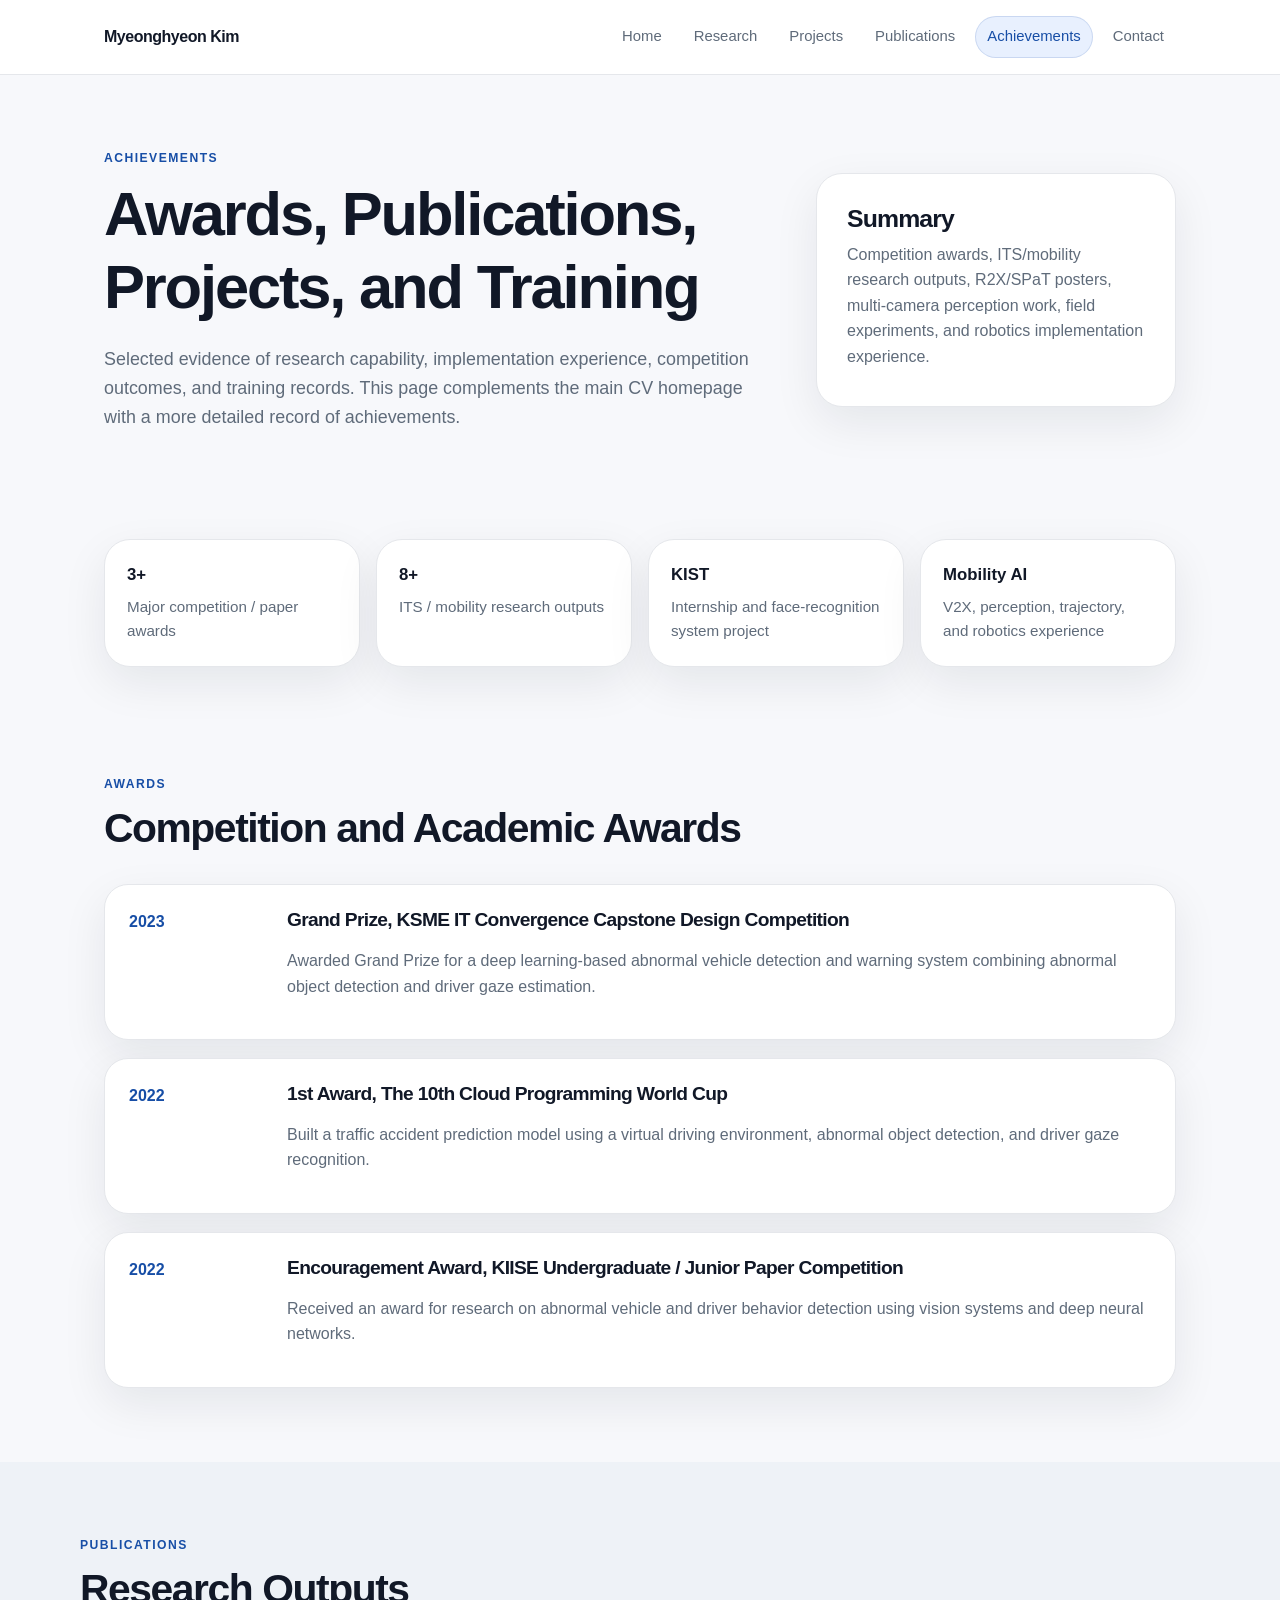
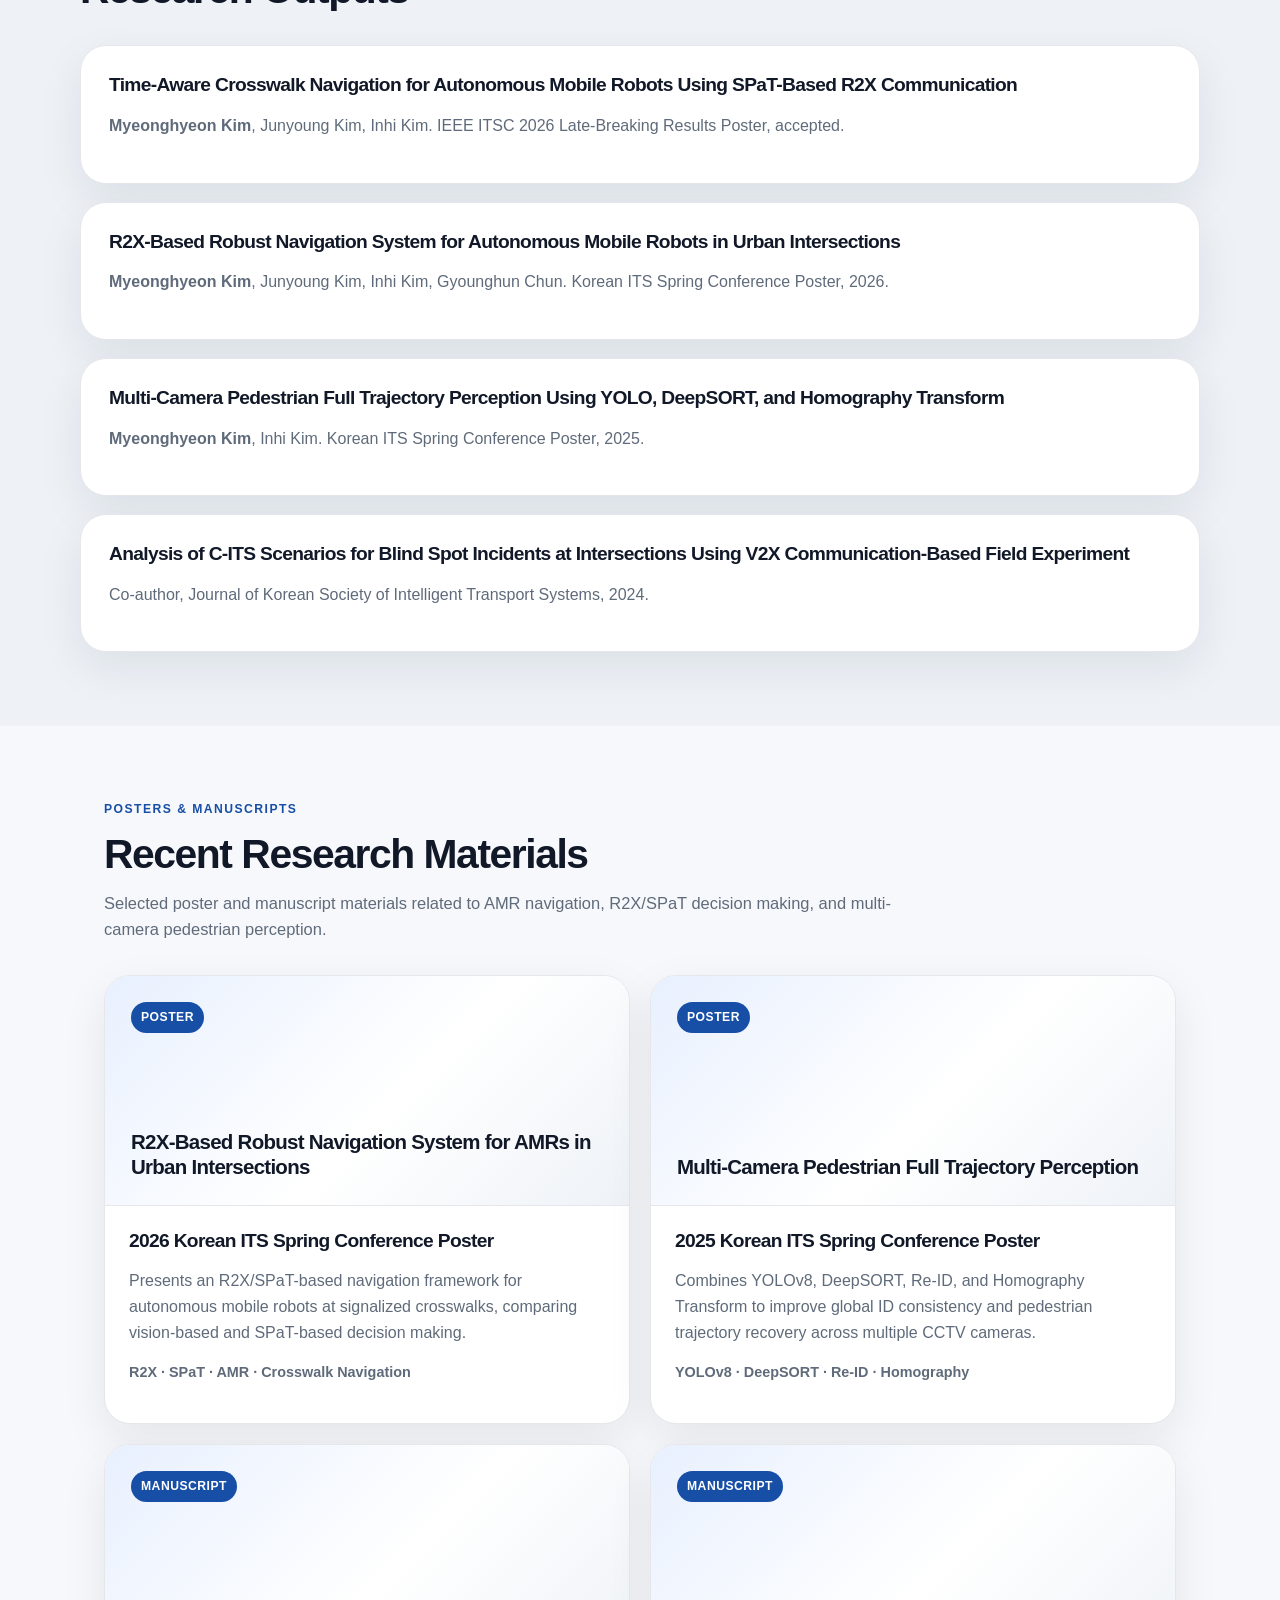
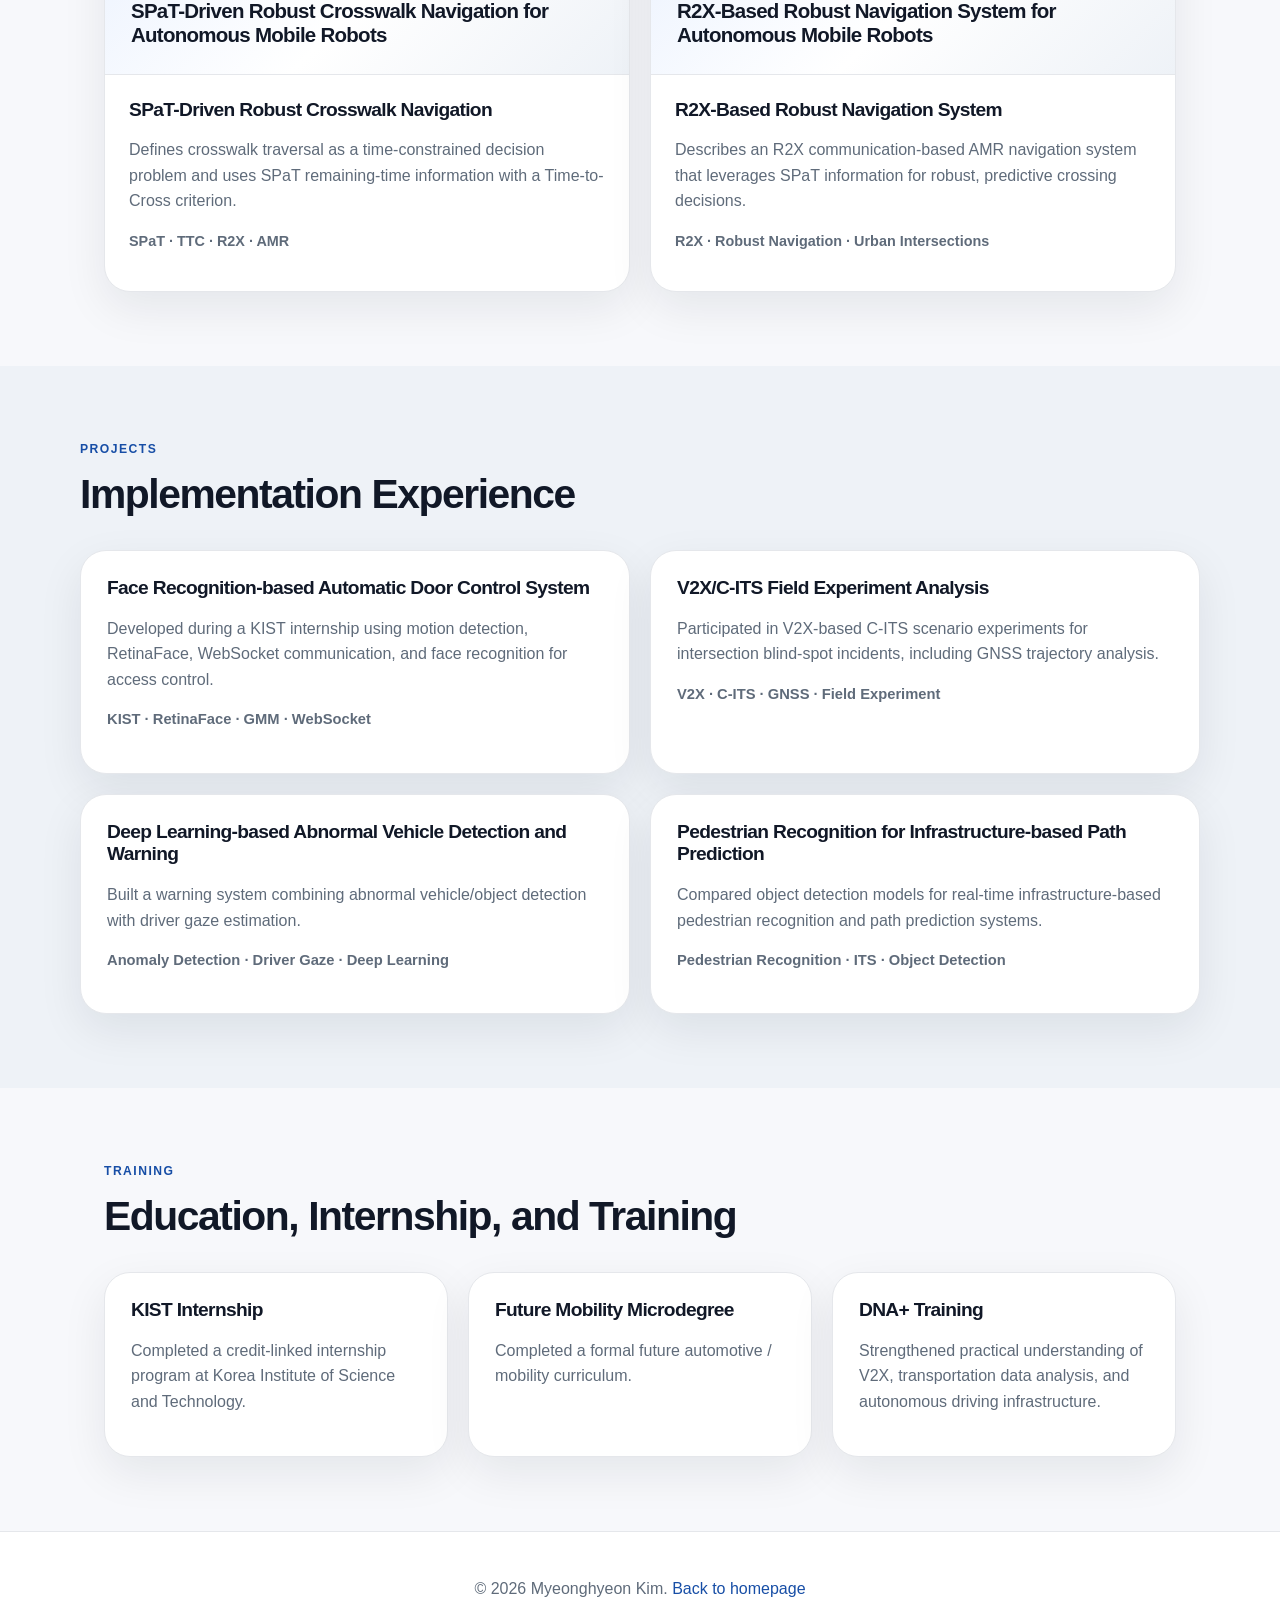
==== commit c064ed7e: "Update achievements with 2025 ITS poster" ====
--- a/achievements.html
+++ b/achievements.html
@@ -7,7 +7,7 @@
   <title>Achievements | Myeonghyeon Kim</title>
   <link rel="stylesheet" href="styles.css" />
   <style>
-    .poster-grid { display: grid; grid-template-columns: repeat(3, 1fr); gap: 20px; }
+    .poster-grid { display: grid; grid-template-columns: repeat(2, 1fr); gap: 20px; }
     .poster-card { overflow: hidden; padding: 0; }
     .poster-preview { min-height: 230px; padding: 26px; display: flex; flex-direction: column; justify-content: space-between; background: linear-gradient(135deg, #e8f0fe 0%, #ffffff 55%, #eef2f7 100%); border-bottom: 1px solid var(--line); }
     .poster-preview .type { display: inline-flex; align-self: flex-start; border-radius: 999px; padding: 6px 10px; background: var(--accent); color: #fff; font-size: 0.76rem; font-weight: 800; letter-spacing: 0.04em; text-transform: uppercase; }
@@ -45,14 +45,14 @@
       </div>
       <aside class="profile-card">
         <h2>Summary</h2>
-        <p>Competition awards, ITS/mobility research outputs, R2X/SPaT posters, field experiments, KIST internship, and robotics implementation experience.</p>
+        <p>Competition awards, ITS/mobility research outputs, R2X/SPaT posters, multi-camera perception work, field experiments, and robotics implementation experience.</p>
       </aside>
     </section>
 
     <section class="section compact">
       <div class="stat-grid four">
         <article class="stat-card"><strong>3+</strong><span>Major competition / paper awards</span></article>
-        <article class="stat-card"><strong>7+</strong><span>ITS / mobility research outputs</span></article>
+        <article class="stat-card"><strong>8+</strong><span>ITS / mobility research outputs</span></article>
         <article class="stat-card"><strong>KIST</strong><span>Internship and face-recognition system project</span></article>
         <article class="stat-card"><strong>Mobility AI</strong><span>V2X, perception, trajectory, and robotics experience</span></article>
       </div>
@@ -85,13 +85,6 @@
             <p>Received an award for research on abnormal vehicle and driver behavior detection using vision systems and deep neural networks.</p>
           </div>
         </article>
-        <article class="timeline-item">
-          <span class="timeline-year">Kookmin Univ.</span>
-          <div>
-            <h3>University Commendation and Scholarships</h3>
-            <p>Recognized for competition awards, project experience, and academic performance during undergraduate study.</p>
-          </div>
-        </article>
       </div>
     </section>
 
@@ -111,7 +104,7 @@
         </article>
         <article class="publication">
           <h3>Multi-Camera Pedestrian Full Trajectory Perception Using YOLO, DeepSORT, and Homography Transform</h3>
-          <p><strong>Myeonghyeon Kim</strong>, Inhi Kim. ITS Asia-Pacific 2025 submission.</p>
+          <p><strong>Myeonghyeon Kim</strong>, Inhi Kim. Korean ITS Spring Conference Poster, 2025.</p>
         </article>
         <article class="publication">
           <h3>Analysis of C-ITS Scenarios for Blind Spot Incidents at Intersections Using V2X Communication-Based Field Experiment</h3>
@@ -124,7 +117,7 @@
       <div class="section-heading">
         <p class="eyebrow">Posters & Manuscripts</p>
         <h2>Recent Research Materials</h2>
-        <p class="section-intro">Selected poster and manuscript materials related to R2X/SPaT-based autonomous mobile robot navigation.</p>
+        <p class="section-intro">Selected poster and manuscript materials related to AMR navigation, R2X/SPaT decision making, and multi-camera pedestrian perception.</p>
       </div>
       <div class="poster-grid">
         <article class="card poster-card">
@@ -133,6 +126,14 @@
             <h3>2026 Korean ITS Spring Conference Poster</h3>
             <p>Presents an R2X/SPaT-based navigation framework for autonomous mobile robots at signalized crosswalks, comparing vision-based and SPaT-based decision making.</p>
             <p class="poster-meta">R2X · SPaT · AMR · Crosswalk Navigation</p>
+          </div>
+        </article>
+        <article class="card poster-card">
+          <div class="poster-preview"><span class="type">Poster</span><p class="preview-title">Multi-Camera Pedestrian Full Trajectory Perception</p></div>
+          <div class="poster-body">
+            <h3>2025 Korean ITS Spring Conference Poster</h3>
+            <p>Combines YOLOv8, DeepSORT, Re-ID, and Homography Transform to improve global ID consistency and pedestrian trajectory recovery across multiple CCTV cameras.</p>
+            <p class="poster-meta">YOLOv8 · DeepSORT · Re-ID · Homography</p>
           </div>
         </article>
         <article class="card poster-card">
@@ -198,4 +199,4 @@
 
   <footer class="footer"><p>© 2026 Myeonghyeon Kim. <a href="index.html">Back to homepage</a></p></footer>
 </body>
-</html>
+</html>
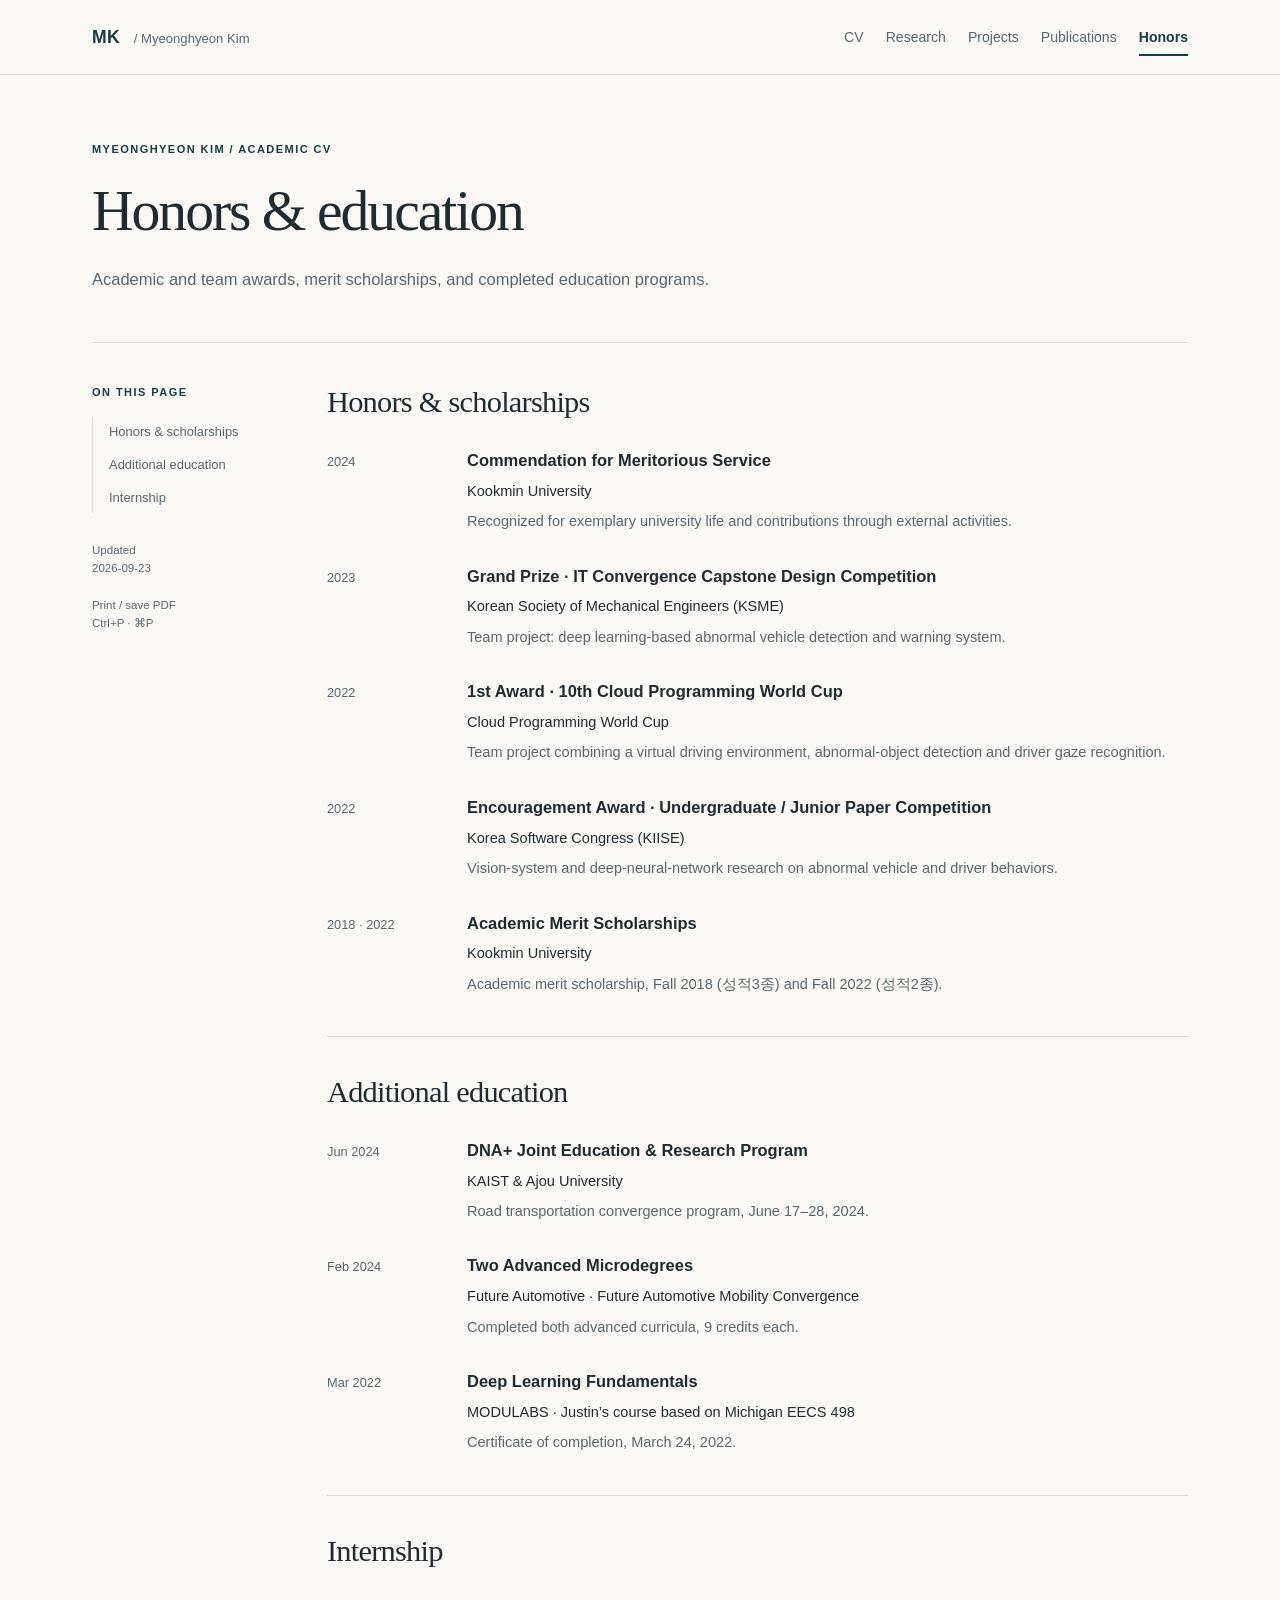
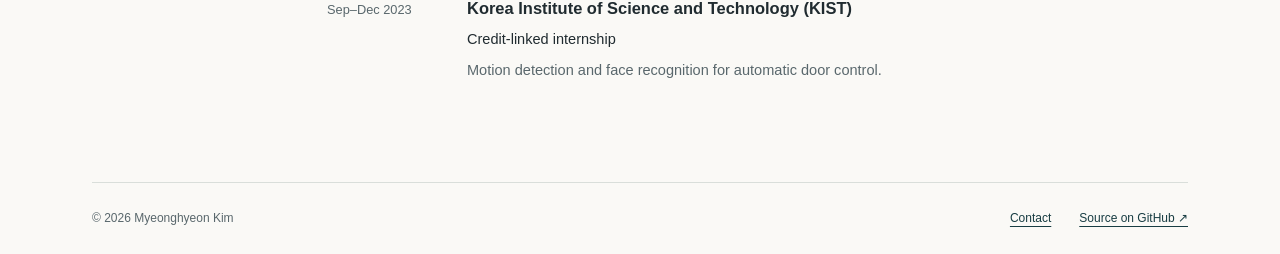
==== commit be14fe6c: "Refresh academic CV layout and reconcile research records" ====
--- a/achievements.html
+++ b/achievements.html
@@ -1,202 +1,5 @@
-<!DOCTYPE html>
-<html lang="en">
-<head>
-  <meta charset="UTF-8" />
-  <meta name="viewport" content="width=device-width, initial-scale=1.0" />
-  <meta name="description" content="Myeonghyeon Kim - Achievements, awards, publications, and projects" />
-  <title>Achievements | Myeonghyeon Kim</title>
-  <link rel="stylesheet" href="styles.css" />
-  <style>
-    .poster-grid { display: grid; grid-template-columns: repeat(2, 1fr); gap: 20px; }
-    .poster-card { overflow: hidden; padding: 0; }
-    .poster-preview { min-height: 230px; padding: 26px; display: flex; flex-direction: column; justify-content: space-between; background: linear-gradient(135deg, #e8f0fe 0%, #ffffff 55%, #eef2f7 100%); border-bottom: 1px solid var(--line); }
-    .poster-preview .type { display: inline-flex; align-self: flex-start; border-radius: 999px; padding: 6px 10px; background: var(--accent); color: #fff; font-size: 0.76rem; font-weight: 800; letter-spacing: 0.04em; text-transform: uppercase; }
-    .poster-preview .preview-title { margin: 26px 0 0; font-size: 1.28rem; line-height: 1.18; font-weight: 900; letter-spacing: -0.035em; color: var(--text); }
-    .poster-body { padding: 24px; }
-    .poster-body p { color: var(--muted); }
-    .poster-meta { margin-top: 16px; font-size: 0.9rem; font-weight: 800; color: var(--accent); }
-    @media (max-width: 960px) { .poster-grid { grid-template-columns: 1fr; } }
-  </style>
-</head>
-<body>
-  <header class="site-header">
-    <nav class="nav">
-      <a class="brand" href="index.html">Myeonghyeon Kim</a>
-      <div class="nav-links">
-        <a href="index.html">Home</a>
-        <a href="research.html">Research</a>
-        <a href="projects.html">Projects</a>
-        <a href="publications.html">Publications</a>
-        <a class="active" href="achievements.html">Achievements</a>
-        <a href="index.html#contact">Contact</a>
-      </div>
-    </nav>
-  </header>
-
-  <main>
-    <section class="hero section page-hero">
-      <div class="hero-content">
-        <p class="eyebrow">Achievements</p>
-        <h1>Awards, Publications, Projects, and Training</h1>
-        <p class="lead">
-          Selected evidence of research capability, implementation experience, competition outcomes, and training records.
-          This page complements the main CV homepage with a more detailed record of achievements.
-        </p>
-      </div>
-      <aside class="profile-card">
-        <h2>Summary</h2>
-        <p>Competition awards, ITS/mobility research outputs, R2X/SPaT posters, multi-camera perception work, field experiments, and robotics implementation experience.</p>
-      </aside>
-    </section>
-
-    <section class="section compact">
-      <div class="stat-grid four">
-        <article class="stat-card"><strong>3+</strong><span>Major competition / paper awards</span></article>
-        <article class="stat-card"><strong>8+</strong><span>ITS / mobility research outputs</span></article>
-        <article class="stat-card"><strong>KIST</strong><span>Internship and face-recognition system project</span></article>
-        <article class="stat-card"><strong>Mobility AI</strong><span>V2X, perception, trajectory, and robotics experience</span></article>
-      </div>
-    </section>
-
-    <section class="section">
-      <div class="section-heading">
-        <p class="eyebrow">Awards</p>
-        <h2>Competition and Academic Awards</h2>
-      </div>
-      <div class="timeline">
-        <article class="timeline-item">
-          <span class="timeline-year">2023</span>
-          <div>
-            <h3>Grand Prize, KSME IT Convergence Capstone Design Competition</h3>
-            <p>Awarded Grand Prize for a deep learning-based abnormal vehicle detection and warning system combining abnormal object detection and driver gaze estimation.</p>
-          </div>
-        </article>
-        <article class="timeline-item">
-          <span class="timeline-year">2022</span>
-          <div>
-            <h3>1st Award, The 10th Cloud Programming World Cup</h3>
-            <p>Built a traffic accident prediction model using a virtual driving environment, abnormal object detection, and driver gaze recognition.</p>
-          </div>
-        </article>
-        <article class="timeline-item">
-          <span class="timeline-year">2022</span>
-          <div>
-            <h3>Encouragement Award, KIISE Undergraduate / Junior Paper Competition</h3>
-            <p>Received an award for research on abnormal vehicle and driver behavior detection using vision systems and deep neural networks.</p>
-          </div>
-        </article>
-      </div>
-    </section>
-
-    <section class="section muted">
-      <div class="section-heading">
-        <p class="eyebrow">Publications</p>
-        <h2>Research Outputs</h2>
-      </div>
-      <div class="publication-list">
-        <article class="publication">
-          <h3>Time-Aware Crosswalk Navigation for Autonomous Mobile Robots Using SPaT-Based R2X Communication</h3>
-          <p><strong>Myeonghyeon Kim</strong>, Junyoung Kim, Inhi Kim. IEEE ITSC 2026 Late-Breaking Results Poster, accepted.</p>
-        </article>
-        <article class="publication">
-          <h3>R2X-Based Robust Navigation System for Autonomous Mobile Robots in Urban Intersections</h3>
-          <p><strong>Myeonghyeon Kim</strong>, Junyoung Kim, Inhi Kim, Gyounghun Chun. Korean ITS Spring Conference Poster, 2026.</p>
-        </article>
-        <article class="publication">
-          <h3>Multi-Camera Pedestrian Full Trajectory Perception Using YOLO, DeepSORT, and Homography Transform</h3>
-          <p><strong>Myeonghyeon Kim</strong>, Inhi Kim. Korean ITS Spring Conference Poster, 2025.</p>
-        </article>
-        <article class="publication">
-          <h3>Analysis of C-ITS Scenarios for Blind Spot Incidents at Intersections Using V2X Communication-Based Field Experiment</h3>
-          <p>Co-author, Journal of Korean Society of Intelligent Transport Systems, 2024.</p>
-        </article>
-      </div>
-    </section>
-
-    <section id="posters" class="section">
-      <div class="section-heading">
-        <p class="eyebrow">Posters & Manuscripts</p>
-        <h2>Recent Research Materials</h2>
-        <p class="section-intro">Selected poster and manuscript materials related to AMR navigation, R2X/SPaT decision making, and multi-camera pedestrian perception.</p>
-      </div>
-      <div class="poster-grid">
-        <article class="card poster-card">
-          <div class="poster-preview"><span class="type">Poster</span><p class="preview-title">R2X-Based Robust Navigation System for AMRs in Urban Intersections</p></div>
-          <div class="poster-body">
-            <h3>2026 Korean ITS Spring Conference Poster</h3>
-            <p>Presents an R2X/SPaT-based navigation framework for autonomous mobile robots at signalized crosswalks, comparing vision-based and SPaT-based decision making.</p>
-            <p class="poster-meta">R2X · SPaT · AMR · Crosswalk Navigation</p>
-          </div>
-        </article>
-        <article class="card poster-card">
-          <div class="poster-preview"><span class="type">Poster</span><p class="preview-title">Multi-Camera Pedestrian Full Trajectory Perception</p></div>
-          <div class="poster-body">
-            <h3>2025 Korean ITS Spring Conference Poster</h3>
-            <p>Combines YOLOv8, DeepSORT, Re-ID, and Homography Transform to improve global ID consistency and pedestrian trajectory recovery across multiple CCTV cameras.</p>
-            <p class="poster-meta">YOLOv8 · DeepSORT · Re-ID · Homography</p>
-          </div>
-        </article>
-        <article class="card poster-card">
-          <div class="poster-preview"><span class="type">Manuscript</span><p class="preview-title">SPaT-Driven Robust Crosswalk Navigation for Autonomous Mobile Robots</p></div>
-          <div class="poster-body">
-            <h3>SPaT-Driven Robust Crosswalk Navigation</h3>
-            <p>Defines crosswalk traversal as a time-constrained decision problem and uses SPaT remaining-time information with a Time-to-Cross criterion.</p>
-            <p class="poster-meta">SPaT · TTC · R2X · AMR</p>
-          </div>
-        </article>
-        <article class="card poster-card">
-          <div class="poster-preview"><span class="type">Manuscript</span><p class="preview-title">R2X-Based Robust Navigation System for Autonomous Mobile Robots</p></div>
-          <div class="poster-body">
-            <h3>R2X-Based Robust Navigation System</h3>
-            <p>Describes an R2X communication-based AMR navigation system that leverages SPaT information for robust, predictive crossing decisions.</p>
-            <p class="poster-meta">R2X · Robust Navigation · Urban Intersections</p>
-          </div>
-        </article>
-      </div>
-    </section>
-
-    <section class="section muted">
-      <div class="section-heading">
-        <p class="eyebrow">Projects</p>
-        <h2>Implementation Experience</h2>
-      </div>
-      <div class="grid two">
-        <article class="card project">
-          <h3>Face Recognition-based Automatic Door Control System</h3>
-          <p>Developed during a KIST internship using motion detection, RetinaFace, WebSocket communication, and face recognition for access control.</p>
-          <p class="meta">KIST · RetinaFace · GMM · WebSocket</p>
-        </article>
-        <article class="card project">
-          <h3>V2X/C-ITS Field Experiment Analysis</h3>
-          <p>Participated in V2X-based C-ITS scenario experiments for intersection blind-spot incidents, including GNSS trajectory analysis.</p>
-          <p class="meta">V2X · C-ITS · GNSS · Field Experiment</p>
-        </article>
-        <article class="card project">
-          <h3>Deep Learning-based Abnormal Vehicle Detection and Warning</h3>
-          <p>Built a warning system combining abnormal vehicle/object detection with driver gaze estimation.</p>
-          <p class="meta">Anomaly Detection · Driver Gaze · Deep Learning</p>
-        </article>
-        <article class="card project">
-          <h3>Pedestrian Recognition for Infrastructure-based Path Prediction</h3>
-          <p>Compared object detection models for real-time infrastructure-based pedestrian recognition and path prediction systems.</p>
-          <p class="meta">Pedestrian Recognition · ITS · Object Detection</p>
-        </article>
-      </div>
-    </section>
-
-    <section class="section">
-      <div class="section-heading">
-        <p class="eyebrow">Training</p>
-        <h2>Education, Internship, and Training</h2>
-      </div>
-      <div class="grid three">
-        <article class="card"><h3>KIST Internship</h3><p>Completed a credit-linked internship program at Korea Institute of Science and Technology.</p></article>
-        <article class="card"><h3>Future Mobility Microdegree</h3><p>Completed a formal future automotive / mobility curriculum.</p></article>
-        <article class="card"><h3>DNA+ Training</h3><p>Strengthened practical understanding of V2X, transportation data analysis, and autonomous driving infrastructure.</p></article>
-      </div>
-    </section>
-  </main>
-
-  <footer class="footer"><p>© 2026 Myeonghyeon Kim. <a href="index.html">Back to homepage</a></p></footer>
-</body>
-</html>+<!doctype html>
+<html lang="en"><head><meta charset="utf-8"><meta name="viewport" content="width=device-width, initial-scale=1"><meta name="description" content="Academic and team awards, merit scholarships, and completed education programs."><meta name="theme-color" content="#183d43"><title>Honors &amp; education | Myeonghyeon Kim</title><link rel="stylesheet" href="theme.css"></head>
+<body><a class="skip-link" href="#main">Skip to content</a><header class="site-header"><nav class="nav" aria-label="Main navigation"><a class="brand" href="index.html">MK<span> / Myeonghyeon Kim</span></a><div class="nav-links"><a href="index.html">CV</a><a href="research.html">Research</a><a href="projects.html">Projects</a><a href="publications.html">Publications</a><a href="achievements.html" aria-current="page">Honors</a></div></nav></header>
+<main id="main"><div class="page-heading"><p class="eyebrow">Myeonghyeon Kim / Academic CV</p><h1>Honors &amp; education</h1><p class="lead">Academic and team awards, merit scholarships, and completed education programs.</p></div><div class="page-layout"><aside class="contents"><p class="eyebrow">On this page</p><nav aria-label="On this page"><a href="#awards">Honors & scholarships</a><a href="#training">Additional education</a><a href="#internship">Internship</a></nav><p class="updated">Updated<br><time datetime="2026-09-23">2026-09-23</time></p><p class="print-hint">Print / save PDF<br>Ctrl+P · ⌘P</p></aside><div class="cv-body"><section id="awards" class="cv-section"><h2>Honors & scholarships</h2><article class="record"><p class="date">2024</p><div><h3>Commendation for Meritorious Service</h3><p class="subtitle">Kookmin University</p><p>Recognized for exemplary university life and contributions through external activities.</p></div></article><article class="record"><p class="date">2023</p><div><h3>Grand Prize · IT Convergence Capstone Design Competition</h3><p class="subtitle">Korean Society of Mechanical Engineers (KSME)</p><p>Team project: deep learning-based abnormal vehicle detection and warning system.</p></div></article><article class="record"><p class="date">2022</p><div><h3>1st Award · 10th Cloud Programming World Cup</h3><p class="subtitle">Cloud Programming World Cup</p><p>Team project combining a virtual driving environment, abnormal-object detection and driver gaze recognition.</p></div></article><article class="record"><p class="date">2022</p><div><h3>Encouragement Award · Undergraduate / Junior Paper Competition</h3><p class="subtitle">Korea Software Congress (KIISE)</p><p>Vision-system and deep-neural-network research on abnormal vehicle and driver behaviors.</p></div></article><article class="record"><p class="date">2018 · 2022</p><div><h3>Academic Merit Scholarships</h3><p class="subtitle">Kookmin University</p><p>Academic merit scholarship, Fall 2018 (성적3종) and Fall 2022 (성적2종).</p></div></article></section><section id="training" class="cv-section"><h2>Additional education</h2><article class="record"><p class="date">Jun 2024</p><div><h3>DNA+ Joint Education &amp; Research Program</h3><p class="subtitle">KAIST &amp; Ajou University</p><p>Road transportation convergence program, June 17–28, 2024.</p></div></article><article class="record"><p class="date">Feb 2024</p><div><h3>Two Advanced Microdegrees</h3><p class="subtitle">Future Automotive · Future Automotive Mobility Convergence</p><p>Completed both advanced curricula, 9 credits each.</p></div></article><article class="record"><p class="date">Mar 2022</p><div><h3>Deep Learning Fundamentals</h3><p class="subtitle">MODULABS · Justin’s course based on Michigan EECS 498</p><p>Certificate of completion, March 24, 2022.</p></div></article></section><section id="internship" class="cv-section"><h2>Internship</h2><article class="record"><p class="date">Sep–Dec 2023</p><div><h3>Korea Institute of Science and Technology (KIST)</h3><p class="subtitle">Credit-linked internship</p><p>Motion detection and face recognition for automatic door control.</p></div></article></section></div></div></main>
+<footer><span>© 2026 Myeonghyeon Kim</span><a href="index.html#contact">Contact</a><a href="https://github.com/tkmh0727-rgb/tkmh0727-rgb.github.io">Source on GitHub ↗</a></footer></body></html>
--- a/theme.css
+++ b/theme.css
@@ -0,0 +1,9 @@
+:root{--bg:#faf9f6;--paper:#fff;--ink:#202b30;--muted:#59676c;--accent:#183d43;--line:#d9deda;--soft:#edf2ef}
+*{box-sizing:border-box}html{scroll-behavior:smooth;scroll-padding-top:100px}body{margin:0;background:var(--bg);color:var(--ink);font-family:Inter,"Segoe UI","Noto Sans KR",Arial,sans-serif;font-size:16px;line-height:1.75}a{color:var(--accent);text-underline-offset:4px;text-decoration-thickness:1px}a:hover{text-decoration:underline;color:#07695f}a:focus-visible{outline:3px solid #a4651f;outline-offset:5px;border-radius:2px}h1,h2,h3,p{margin-top:0}h1,h2{font-family:Georgia,"Times New Roman",serif;font-weight:400}h1{font-size:clamp(2.6rem,4.5vw,4rem);line-height:1.12;letter-spacing:-.035em;margin-bottom:20px;max-width:960px}h2{font-size:1.9rem;letter-spacing:-.025em;line-height:1.3;margin-bottom:25px}h3{font-size:1.03rem;line-height:1.5;font-weight:650;margin-bottom:6px;overflow-wrap:anywhere}p{margin-bottom:12px}strong{font-weight:650}.site-header{background:rgba(250,249,246,.97);border-bottom:1px solid var(--line);position:sticky;top:0;z-index:5}.nav{max-width:1160px;margin:auto;min-height:74px;display:flex;justify-content:space-between;align-items:center;gap:24px;padding:12px 32px}.brand{font-size:1.1rem;font-weight:750;letter-spacing:.02em;text-decoration:none;white-space:nowrap}.brand span{font-size:.82rem;font-weight:500;letter-spacing:0;color:var(--muted);margin-left:10px}.nav-links{display:flex;flex-wrap:wrap;gap:22px}.nav-links a{text-decoration:none;font-size:.88rem;color:var(--muted);padding:5px 0}.nav-links a[aria-current]{color:var(--accent);box-shadow:0 2px var(--accent);font-weight:650}.skip-link{position:fixed;left:16px;top:-100px;background:var(--paper);padding:12px;z-index:20}.skip-link:focus{top:8px}main{max-width:1160px;margin:auto;padding:0 32px}.page-heading{padding:65px 0 48px;border-bottom:1px solid var(--line)}.eyebrow{font-size:.69rem;letter-spacing:.13em;text-transform:uppercase;font-weight:700;color:var(--accent);margin-bottom:20px}.eyebrow span{margin:0 10px;color:#7b8786}.identity{display:grid;grid-template-columns:minmax(0,1fr) 168px;align-items:start;gap:65px}.portrait{width:168px;height:210px;object-fit:cover;object-position:center;border-radius:3px;margin-top:12px;filter:saturate(.85)}.korean{font-family:"Segoe UI",sans-serif;display:inline-block;font-size:1.15rem;letter-spacing:0;color:var(--muted);margin-left:18px;font-weight:400}.affiliation{font-size:.94rem;color:var(--muted);line-height:1.6;margin-bottom:20px}.lead{max-width:740px;font-size:1.03rem;color:var(--muted);line-height:1.85;margin-bottom:0}.hero-links{display:flex;gap:25px;flex-wrap:wrap;margin-top:23px;font-size:.86rem;font-weight:600}.page-layout{display:grid;grid-template-columns:185px minmax(0,1fr);gap:50px;padding:40px 0 60px}.contents{align-self:start;position:sticky;top:108px}.contents .eyebrow{margin-bottom:14px}.contents nav{display:flex;flex-direction:column;gap:4px;border-left:1px solid var(--line);padding-left:16px}.contents nav a{font-size:.81rem;text-decoration:none;color:var(--muted);line-height:1.5;padding:5px 0}.contents nav a:hover{color:var(--accent);text-decoration:underline}.updated,.print-hint{font-size:.72rem;color:var(--muted);line-height:1.6;margin:28px 0 0}.print-hint{margin-top:18px}.cv-section{border-bottom:1px solid var(--line);padding:0 0 34px;margin-bottom:36px;scroll-margin-top:20px}.cv-section:last-child{border:0;margin-bottom:0}.record{display:grid;grid-template-columns:120px minmax(0,1fr);gap:20px;margin-bottom:24px}.record:last-child{margin-bottom:0}.date{font-size:.8rem;color:var(--muted);font-variant-numeric:tabular-nums;white-space:nowrap}.record>.date{padding-top:3px}.record p:not(.date){font-size:.91rem;color:var(--muted);margin:5px 0}.record .subtitle{color:var(--ink)!important}.pub-meta{display:flex;align-items:center;gap:12px;flex-wrap:wrap;margin-bottom:10px}.badge{display:inline-block;background:var(--soft);color:var(--accent);border:1px solid #dce5df;border-radius:3px;font-size:.68rem;font-weight:650;padding:2px 8px;line-height:1.65}.publication{padding:24px 0;border-top:1px solid #e7e9e5;break-inside:avoid}.publication:first-of-type{border-top:0;padding-top:0}.publication:last-child{padding-bottom:0}.publication h3{font-size:1.04rem;line-height:1.55;margin-bottom:8px}.publication p{font-size:.85rem;line-height:1.7;margin-bottom:3px}.publication .authors{color:var(--ink)}.venue{color:var(--muted)}.text-link{font-size:.82rem;font-weight:600}.publication .text-link{display:inline-block;margin-top:8px}.section-intro{font-size:.9rem;color:var(--muted)}.research-note{font-size:.92rem;color:var(--muted)}.research-note .badge{margin-right:7px}.project{padding:24px 0;border-top:1px solid var(--line);scroll-margin-top:110px;break-inside:avoid}.project:first-of-type{padding-top:0;border-top:0}.project p{font-size:.94rem;color:var(--muted)}.tags{display:flex;gap:8px;flex-wrap:wrap;padding:0;margin:14px 0 0;list-style:none}.tags li{font-size:.7rem;color:var(--muted);border:1px solid var(--line);padding:1px 8px;border-radius:3px}.skills{margin:0}.skills div{display:grid;grid-template-columns:140px minmax(0,1fr);gap:20px;padding:9px 0;font-size:.9rem}.skills dt{font-weight:600}.skills dd{margin:0;color:var(--muted)}.contact-links{display:flex;gap:25px;flex-wrap:wrap;overflow-wrap:anywhere}.focus-grid{display:grid;grid-template-columns:repeat(3,minmax(0,1fr));gap:24px;margin-top:30px}.focus-grid article{border-top:2px solid var(--accent);padding-top:15px}.focus-grid p{font-size:.87rem;color:var(--muted)}.focus-number{font-size:.73rem;color:var(--muted);display:block;margin-bottom:15px}.thesis-title{margin-top:18px;font-size:1.1rem}footer{border-top:1px solid var(--line);max-width:1096px;margin:auto;display:flex;gap:28px;padding:25px 0;font-size:.75rem;color:var(--muted)}footer span{margin-right:auto}
+@media(min-width:1400px){body{font-size:17px}}
+@media(max-width:900px){.brand span{display:none}.page-layout{grid-template-columns:145px minmax(0,1fr);gap:30px}.record{grid-template-columns:95px minmax(0,1fr);gap:15px}.identity{gap:30px}.nav-links{gap:18px}footer{margin:0 32px}.focus-grid{grid-template-columns:1fr}}
+@media(max-width:640px){html{scroll-padding-top:120px}.nav{padding:12px 20px;display:block;min-height:0}.brand{font-size:1rem}.brand span{display:inline;font-size:.73rem}.nav-links{gap:20px;margin-top:7px}.nav-links a{font-size:.8rem}main{padding:0 20px}.page-heading{padding:35px 0 30px}.identity{grid-template-columns:minmax(0,1fr) 75px;gap:14px}.portrait{width:75px;height:94px;margin-top:0}.identity .eyebrow{line-height:1.8;font-size:.6rem}.identity h1{font-size:2.35rem}.korean{font-size:.95rem;margin:10px 0 0;display:block}.affiliation{font-size:.78rem}.identity .lead{font-size:.91rem}.lead{font-size:.95rem}.hero-links{gap:18px;font-size:.8rem}.page-layout{display:block;padding-top:24px}.contents{position:static;margin-bottom:30px;padding-bottom:20px;border-bottom:1px solid var(--line)}.contents nav{flex-direction:row;flex-wrap:wrap;border:0;padding:0;gap:4px 18px}.contents .eyebrow{margin-bottom:8px}.contents .updated{margin:14px 0 0}.updated br{display:none}.updated time{margin-left:8px}.print-hint{display:none}h2{font-size:1.6rem}.record{grid-template-columns:1fr;gap:2px;margin-bottom:25px}.record>.date{margin-bottom:3px}.skills div{grid-template-columns:1fr;gap:0}.publication h3{font-size:1rem}.cv-section{padding-bottom:27px;margin-bottom:28px}footer{margin:0 20px;gap:10px 20px;flex-wrap:wrap}footer span{flex-basis:100%}}
+@media(max-width:640px){.identity{display:block;position:relative}.portrait{position:absolute;right:0;top:0}.identity h1,.identity .eyebrow{padding-right:85px}.identity .lead{max-width:none}}
+@media(prefers-reduced-motion:reduce){html{scroll-behavior:auto}}
+@page{size:A4;margin:16mm}
+@media print{body{font-size:10pt;line-height:1.5;background:white;color:#111}.site-header,.contents,.hero-links,.skip-link,footer{display:none}main{padding:0;max-width:none}.page-heading{padding:0 0 18px}.identity{grid-template-columns:1fr 90px;gap:20px}.portrait{width:90px;height:112px;margin:0}h1,.identity h1{font-size:28pt}.korean{font-size:12pt}h2{font-size:17pt;break-after:avoid}h3{font-size:10pt;break-after:avoid}.page-layout{display:block;padding:20px 0 0}.cv-section{margin-bottom:20px;padding-bottom:16px}.record{grid-template-columns:90px 1fr;gap:15px;break-inside:avoid}.publication{padding:14px 0}.publication h3{font-size:10pt}.record p:not(.date),.publication p,.lead,.affiliation{font-size:9pt}.badge{font-size:7pt;background:white;border-color:#aaa}.tags li{font-size:7pt}.focus-grid{grid-template-columns:repeat(3,1fr)}a{color:inherit;text-decoration:none}.contact-links{font-size:9pt}.skills div{font-size:9pt}p{orphans:3;widows:3}}
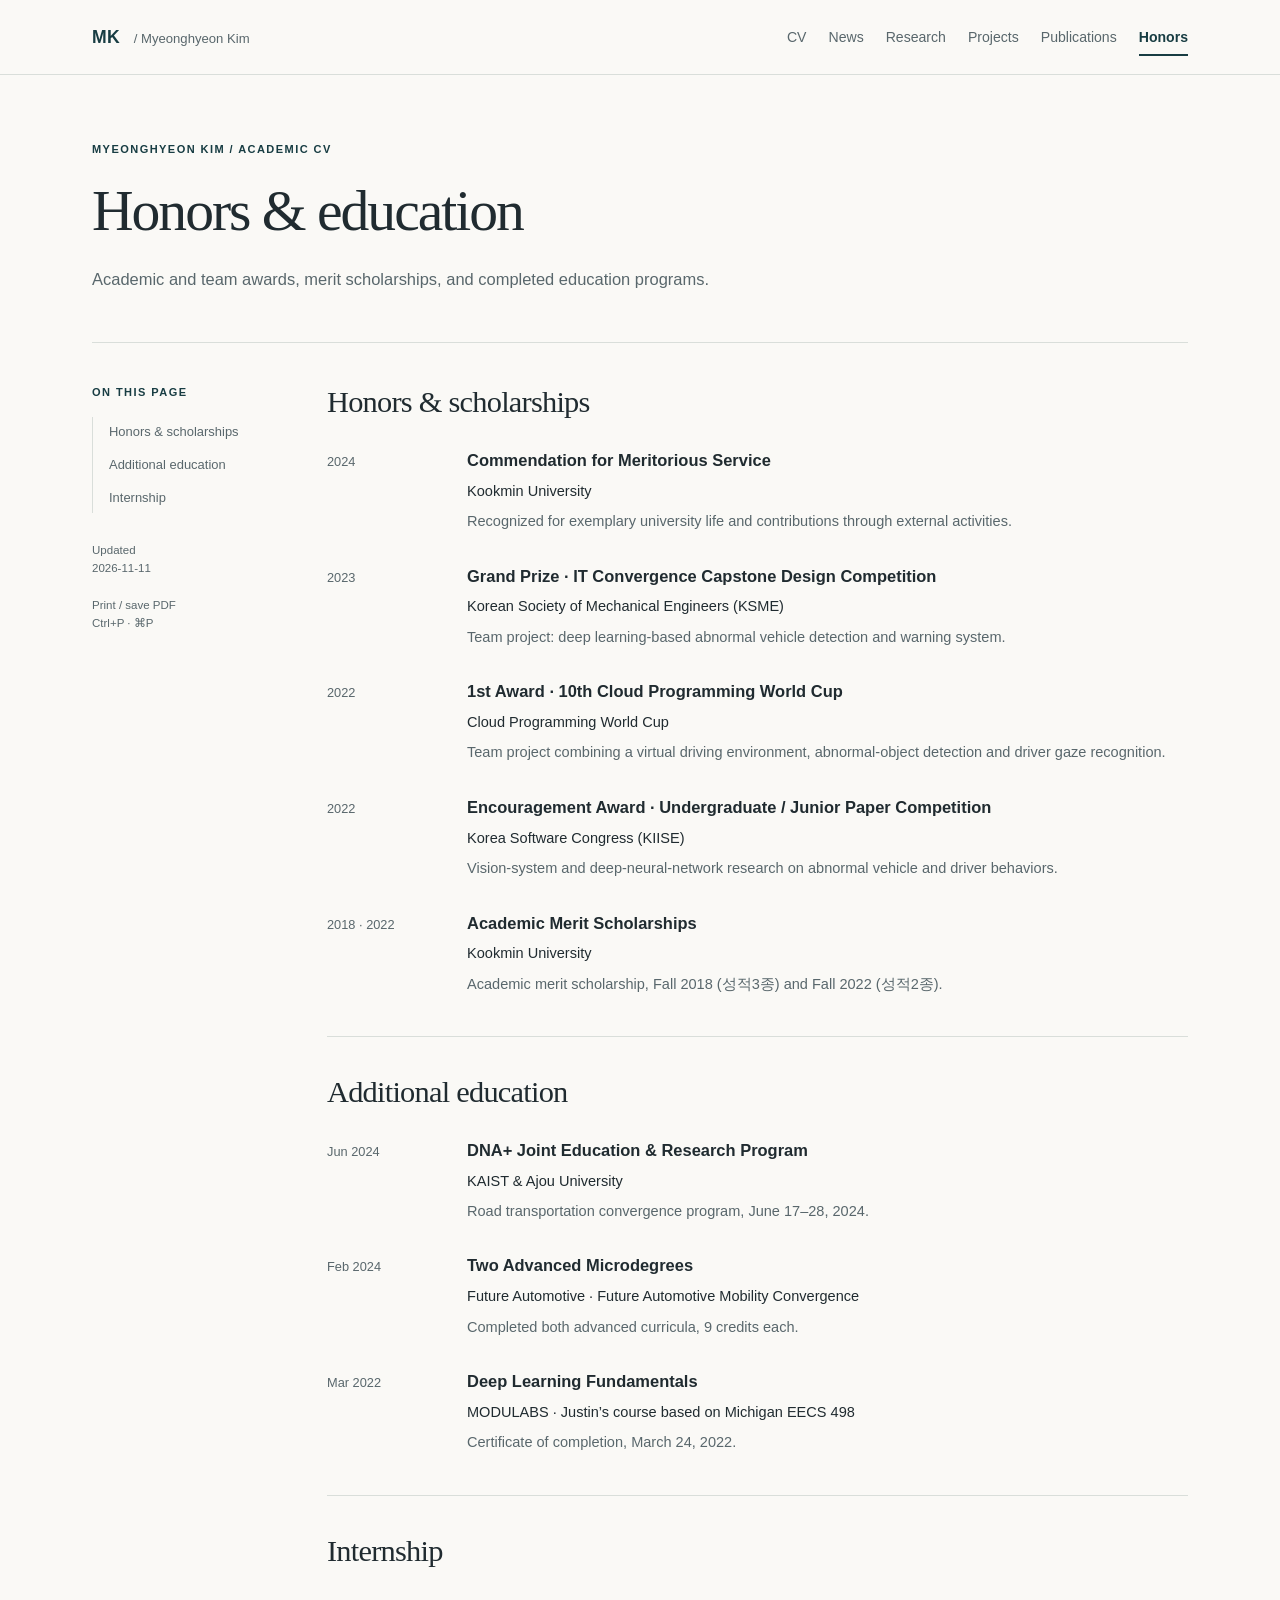
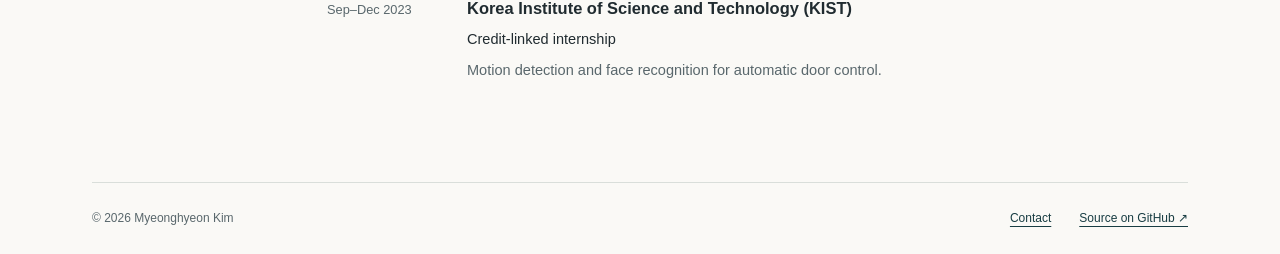
==== commit dddb91d7: "Publish activity news with conference photos and document previews" ====
--- a/achievements.html
+++ b/achievements.html
@@ -1,5 +1,5 @@
 <!doctype html>
 <html lang="en"><head><meta charset="utf-8"><meta name="viewport" content="width=device-width, initial-scale=1"><meta name="description" content="Academic and team awards, merit scholarships, and completed education programs."><meta name="theme-color" content="#183d43"><title>Honors &amp; education | Myeonghyeon Kim</title><link rel="stylesheet" href="theme.css"></head>
-<body><a class="skip-link" href="#main">Skip to content</a><header class="site-header"><nav class="nav" aria-label="Main navigation"><a class="brand" href="index.html">MK<span> / Myeonghyeon Kim</span></a><div class="nav-links"><a href="index.html">CV</a><a href="research.html">Research</a><a href="projects.html">Projects</a><a href="publications.html">Publications</a><a href="achievements.html" aria-current="page">Honors</a></div></nav></header>
-<main id="main"><div class="page-heading"><p class="eyebrow">Myeonghyeon Kim / Academic CV</p><h1>Honors &amp; education</h1><p class="lead">Academic and team awards, merit scholarships, and completed education programs.</p></div><div class="page-layout"><aside class="contents"><p class="eyebrow">On this page</p><nav aria-label="On this page"><a href="#awards">Honors & scholarships</a><a href="#training">Additional education</a><a href="#internship">Internship</a></nav><p class="updated">Updated<br><time datetime="2026-09-23">2026-09-23</time></p><p class="print-hint">Print / save PDF<br>Ctrl+P · ⌘P</p></aside><div class="cv-body"><section id="awards" class="cv-section"><h2>Honors & scholarships</h2><article class="record"><p class="date">2024</p><div><h3>Commendation for Meritorious Service</h3><p class="subtitle">Kookmin University</p><p>Recognized for exemplary university life and contributions through external activities.</p></div></article><article class="record"><p class="date">2023</p><div><h3>Grand Prize · IT Convergence Capstone Design Competition</h3><p class="subtitle">Korean Society of Mechanical Engineers (KSME)</p><p>Team project: deep learning-based abnormal vehicle detection and warning system.</p></div></article><article class="record"><p class="date">2022</p><div><h3>1st Award · 10th Cloud Programming World Cup</h3><p class="subtitle">Cloud Programming World Cup</p><p>Team project combining a virtual driving environment, abnormal-object detection and driver gaze recognition.</p></div></article><article class="record"><p class="date">2022</p><div><h3>Encouragement Award · Undergraduate / Junior Paper Competition</h3><p class="subtitle">Korea Software Congress (KIISE)</p><p>Vision-system and deep-neural-network research on abnormal vehicle and driver behaviors.</p></div></article><article class="record"><p class="date">2018 · 2022</p><div><h3>Academic Merit Scholarships</h3><p class="subtitle">Kookmin University</p><p>Academic merit scholarship, Fall 2018 (성적3종) and Fall 2022 (성적2종).</p></div></article></section><section id="training" class="cv-section"><h2>Additional education</h2><article class="record"><p class="date">Jun 2024</p><div><h3>DNA+ Joint Education &amp; Research Program</h3><p class="subtitle">KAIST &amp; Ajou University</p><p>Road transportation convergence program, June 17–28, 2024.</p></div></article><article class="record"><p class="date">Feb 2024</p><div><h3>Two Advanced Microdegrees</h3><p class="subtitle">Future Automotive · Future Automotive Mobility Convergence</p><p>Completed both advanced curricula, 9 credits each.</p></div></article><article class="record"><p class="date">Mar 2022</p><div><h3>Deep Learning Fundamentals</h3><p class="subtitle">MODULABS · Justin’s course based on Michigan EECS 498</p><p>Certificate of completion, March 24, 2022.</p></div></article></section><section id="internship" class="cv-section"><h2>Internship</h2><article class="record"><p class="date">Sep–Dec 2023</p><div><h3>Korea Institute of Science and Technology (KIST)</h3><p class="subtitle">Credit-linked internship</p><p>Motion detection and face recognition for automatic door control.</p></div></article></section></div></div></main>
+<body><a class="skip-link" href="#main">Skip to content</a><header class="site-header"><nav class="nav" aria-label="Main navigation"><a class="brand" href="index.html">MK<span> / Myeonghyeon Kim</span></a><div class="nav-links"><a href="index.html">CV</a><a href="news.html">News</a><a href="research.html">Research</a><a href="projects.html">Projects</a><a href="publications.html">Publications</a><a href="achievements.html" aria-current="page">Honors</a></div></nav></header>
+<main id="main"><div class="page-heading"><p class="eyebrow">Myeonghyeon Kim / Academic CV</p><h1>Honors &amp; education</h1><p class="lead">Academic and team awards, merit scholarships, and completed education programs.</p></div><div class="page-layout"><aside class="contents"><p class="eyebrow">On this page</p><nav aria-label="On this page"><a href="#awards">Honors & scholarships</a><a href="#training">Additional education</a><a href="#internship">Internship</a></nav><p class="updated">Updated<br><time datetime="2026-11-11">2026-11-11</time></p><p class="print-hint">Print / save PDF<br>Ctrl+P · ⌘P</p></aside><div class="cv-body"><section id="awards" class="cv-section"><h2>Honors & scholarships</h2><article class="record"><p class="date">2024</p><div><h3>Commendation for Meritorious Service</h3><p class="subtitle">Kookmin University</p><p>Recognized for exemplary university life and contributions through external activities.</p></div></article><article class="record"><p class="date">2023</p><div><h3>Grand Prize · IT Convergence Capstone Design Competition</h3><p class="subtitle">Korean Society of Mechanical Engineers (KSME)</p><p>Team project: deep learning-based abnormal vehicle detection and warning system.</p></div></article><article class="record"><p class="date">2022</p><div><h3>1st Award · 10th Cloud Programming World Cup</h3><p class="subtitle">Cloud Programming World Cup</p><p>Team project combining a virtual driving environment, abnormal-object detection and driver gaze recognition.</p></div></article><article class="record"><p class="date">2022</p><div><h3>Encouragement Award · Undergraduate / Junior Paper Competition</h3><p class="subtitle">Korea Software Congress (KIISE)</p><p>Vision-system and deep-neural-network research on abnormal vehicle and driver behaviors.</p></div></article><article class="record"><p class="date">2018 · 2022</p><div><h3>Academic Merit Scholarships</h3><p class="subtitle">Kookmin University</p><p>Academic merit scholarship, Fall 2018 (성적3종) and Fall 2022 (성적2종).</p></div></article></section><section id="training" class="cv-section"><h2>Additional education</h2><article class="record"><p class="date">Jun 2024</p><div><h3>DNA+ Joint Education &amp; Research Program</h3><p class="subtitle">KAIST &amp; Ajou University</p><p>Road transportation convergence program, June 17–28, 2024.</p></div></article><article class="record"><p class="date">Feb 2024</p><div><h3>Two Advanced Microdegrees</h3><p class="subtitle">Future Automotive · Future Automotive Mobility Convergence</p><p>Completed both advanced curricula, 9 credits each.</p></div></article><article class="record"><p class="date">Mar 2022</p><div><h3>Deep Learning Fundamentals</h3><p class="subtitle">MODULABS · Justin’s course based on Michigan EECS 498</p><p>Certificate of completion, March 24, 2022.</p></div></article></section><section id="internship" class="cv-section"><h2>Internship</h2><article class="record"><p class="date">Sep–Dec 2023</p><div><h3>Korea Institute of Science and Technology (KIST)</h3><p class="subtitle">Credit-linked internship</p><p>Motion detection and face recognition for automatic door control.</p></div></article></section></div></div></main>
 <footer><span>© 2026 Myeonghyeon Kim</span><a href="index.html#contact">Contact</a><a href="https://github.com/tkmh0727-rgb/tkmh0727-rgb.github.io">Source on GitHub ↗</a></footer></body></html>
--- a/theme.css
+++ b/theme.css
@@ -1,9 +1,14 @@
 :root{--bg:#faf9f6;--paper:#fff;--ink:#202b30;--muted:#59676c;--accent:#183d43;--line:#d9deda;--soft:#edf2ef}
 *{box-sizing:border-box}html{scroll-behavior:smooth;scroll-padding-top:100px}body{margin:0;background:var(--bg);color:var(--ink);font-family:Inter,"Segoe UI","Noto Sans KR",Arial,sans-serif;font-size:16px;line-height:1.75}a{color:var(--accent);text-underline-offset:4px;text-decoration-thickness:1px}a:hover{text-decoration:underline;color:#07695f}a:focus-visible{outline:3px solid #a4651f;outline-offset:5px;border-radius:2px}h1,h2,h3,p{margin-top:0}h1,h2{font-family:Georgia,"Times New Roman",serif;font-weight:400}h1{font-size:clamp(2.6rem,4.5vw,4rem);line-height:1.12;letter-spacing:-.035em;margin-bottom:20px;max-width:960px}h2{font-size:1.9rem;letter-spacing:-.025em;line-height:1.3;margin-bottom:25px}h3{font-size:1.03rem;line-height:1.5;font-weight:650;margin-bottom:6px;overflow-wrap:anywhere}p{margin-bottom:12px}strong{font-weight:650}.site-header{background:rgba(250,249,246,.97);border-bottom:1px solid var(--line);position:sticky;top:0;z-index:5}.nav{max-width:1160px;margin:auto;min-height:74px;display:flex;justify-content:space-between;align-items:center;gap:24px;padding:12px 32px}.brand{font-size:1.1rem;font-weight:750;letter-spacing:.02em;text-decoration:none;white-space:nowrap}.brand span{font-size:.82rem;font-weight:500;letter-spacing:0;color:var(--muted);margin-left:10px}.nav-links{display:flex;flex-wrap:wrap;gap:22px}.nav-links a{text-decoration:none;font-size:.88rem;color:var(--muted);padding:5px 0}.nav-links a[aria-current]{color:var(--accent);box-shadow:0 2px var(--accent);font-weight:650}.skip-link{position:fixed;left:16px;top:-100px;background:var(--paper);padding:12px;z-index:20}.skip-link:focus{top:8px}main{max-width:1160px;margin:auto;padding:0 32px}.page-heading{padding:65px 0 48px;border-bottom:1px solid var(--line)}.eyebrow{font-size:.69rem;letter-spacing:.13em;text-transform:uppercase;font-weight:700;color:var(--accent);margin-bottom:20px}.eyebrow span{margin:0 10px;color:#7b8786}.identity{display:grid;grid-template-columns:minmax(0,1fr) 168px;align-items:start;gap:65px}.portrait{width:168px;height:210px;object-fit:cover;object-position:center;border-radius:3px;margin-top:12px;filter:saturate(.85)}.korean{font-family:"Segoe UI",sans-serif;display:inline-block;font-size:1.15rem;letter-spacing:0;color:var(--muted);margin-left:18px;font-weight:400}.affiliation{font-size:.94rem;color:var(--muted);line-height:1.6;margin-bottom:20px}.lead{max-width:740px;font-size:1.03rem;color:var(--muted);line-height:1.85;margin-bottom:0}.hero-links{display:flex;gap:25px;flex-wrap:wrap;margin-top:23px;font-size:.86rem;font-weight:600}.page-layout{display:grid;grid-template-columns:185px minmax(0,1fr);gap:50px;padding:40px 0 60px}.contents{align-self:start;position:sticky;top:108px}.contents .eyebrow{margin-bottom:14px}.contents nav{display:flex;flex-direction:column;gap:4px;border-left:1px solid var(--line);padding-left:16px}.contents nav a{font-size:.81rem;text-decoration:none;color:var(--muted);line-height:1.5;padding:5px 0}.contents nav a:hover{color:var(--accent);text-decoration:underline}.updated,.print-hint{font-size:.72rem;color:var(--muted);line-height:1.6;margin:28px 0 0}.print-hint{margin-top:18px}.cv-section{border-bottom:1px solid var(--line);padding:0 0 34px;margin-bottom:36px;scroll-margin-top:20px}.cv-section:last-child{border:0;margin-bottom:0}.record{display:grid;grid-template-columns:120px minmax(0,1fr);gap:20px;margin-bottom:24px}.record:last-child{margin-bottom:0}.date{font-size:.8rem;color:var(--muted);font-variant-numeric:tabular-nums;white-space:nowrap}.record>.date{padding-top:3px}.record p:not(.date){font-size:.91rem;color:var(--muted);margin:5px 0}.record .subtitle{color:var(--ink)!important}.pub-meta{display:flex;align-items:center;gap:12px;flex-wrap:wrap;margin-bottom:10px}.badge{display:inline-block;background:var(--soft);color:var(--accent);border:1px solid #dce5df;border-radius:3px;font-size:.68rem;font-weight:650;padding:2px 8px;line-height:1.65}.publication{padding:24px 0;border-top:1px solid #e7e9e5;break-inside:avoid}.publication:first-of-type{border-top:0;padding-top:0}.publication:last-child{padding-bottom:0}.publication h3{font-size:1.04rem;line-height:1.55;margin-bottom:8px}.publication p{font-size:.85rem;line-height:1.7;margin-bottom:3px}.publication .authors{color:var(--ink)}.venue{color:var(--muted)}.text-link{font-size:.82rem;font-weight:600}.publication .text-link{display:inline-block;margin-top:8px}.section-intro{font-size:.9rem;color:var(--muted)}.research-note{font-size:.92rem;color:var(--muted)}.research-note .badge{margin-right:7px}.project{padding:24px 0;border-top:1px solid var(--line);scroll-margin-top:110px;break-inside:avoid}.project:first-of-type{padding-top:0;border-top:0}.project p{font-size:.94rem;color:var(--muted)}.tags{display:flex;gap:8px;flex-wrap:wrap;padding:0;margin:14px 0 0;list-style:none}.tags li{font-size:.7rem;color:var(--muted);border:1px solid var(--line);padding:1px 8px;border-radius:3px}.skills{margin:0}.skills div{display:grid;grid-template-columns:140px minmax(0,1fr);gap:20px;padding:9px 0;font-size:.9rem}.skills dt{font-weight:600}.skills dd{margin:0;color:var(--muted)}.contact-links{display:flex;gap:25px;flex-wrap:wrap;overflow-wrap:anywhere}.focus-grid{display:grid;grid-template-columns:repeat(3,minmax(0,1fr));gap:24px;margin-top:30px}.focus-grid article{border-top:2px solid var(--accent);padding-top:15px}.focus-grid p{font-size:.87rem;color:var(--muted)}.focus-number{font-size:.73rem;color:var(--muted);display:block;margin-bottom:15px}.thesis-title{margin-top:18px;font-size:1.1rem}footer{border-top:1px solid var(--line);max-width:1096px;margin:auto;display:flex;gap:28px;padding:25px 0;font-size:.75rem;color:var(--muted)}footer span{margin-right:auto}
+.activity-grid{display:grid;grid-template-columns:repeat(2,minmax(0,1fr));gap:28px 24px}.activity-card{min-width:0;overflow:hidden;background:var(--paper);border:1px solid var(--line);border-radius:5px;display:flex;flex-direction:column;scroll-margin-top:110px}.activity-media{margin:0;background:#eeede9;border-bottom:1px solid var(--line)}.activity-image-link{display:block;aspect-ratio:4/3;overflow:hidden}.activity-image-link img{display:block;width:100%;height:100%;object-fit:cover;transition:transform .2s ease}.activity-image-link:hover img{transform:scale(1.025)}.activity-media.document .activity-image-link{padding:15px;background:#f0f1ec}.activity-media.document img{object-fit:contain}.activity-media figcaption{font-size:.68rem;line-height:1.5;color:var(--muted);padding:7px 13px;background:#f6f6f2;border-top:1px solid var(--line)}.activity-copy{padding:19px 20px 20px;display:flex;flex:1;flex-direction:column}.activity-date{font-size:.72rem;line-height:1.55;color:var(--muted);margin-bottom:10px}.activity-card h3{font-size:1.03rem;line-height:1.5;margin-bottom:10px}.activity-summary{font-size:.85rem;line-height:1.75;color:var(--muted);margin-bottom:16px}.activity-links{display:flex;flex-wrap:wrap;gap:7px 18px;margin-top:auto}.activity-links .text-link{font-size:.76rem}.activity-preview{grid-template-columns:repeat(3,minmax(0,1fr));gap:14px}.activity-preview .activity-image-link{aspect-ratio:4/3}.activity-preview .activity-copy{padding:13px}.activity-preview .activity-card h3{font-size:.87rem}.activity-preview .activity-date{font-size:.65rem}.activity-preview .activity-summary{display:none}.activity-preview figcaption{padding:6px 10px;font-size:.6rem}.activity-archive-link{display:inline-block;margin-top:20px}
 @media(min-width:1400px){body{font-size:17px}}
 @media(max-width:900px){.brand span{display:none}.page-layout{grid-template-columns:145px minmax(0,1fr);gap:30px}.record{grid-template-columns:95px minmax(0,1fr);gap:15px}.identity{gap:30px}.nav-links{gap:18px}footer{margin:0 32px}.focus-grid{grid-template-columns:1fr}}
 @media(max-width:640px){html{scroll-padding-top:120px}.nav{padding:12px 20px;display:block;min-height:0}.brand{font-size:1rem}.brand span{display:inline;font-size:.73rem}.nav-links{gap:20px;margin-top:7px}.nav-links a{font-size:.8rem}main{padding:0 20px}.page-heading{padding:35px 0 30px}.identity{grid-template-columns:minmax(0,1fr) 75px;gap:14px}.portrait{width:75px;height:94px;margin-top:0}.identity .eyebrow{line-height:1.8;font-size:.6rem}.identity h1{font-size:2.35rem}.korean{font-size:.95rem;margin:10px 0 0;display:block}.affiliation{font-size:.78rem}.identity .lead{font-size:.91rem}.lead{font-size:.95rem}.hero-links{gap:18px;font-size:.8rem}.page-layout{display:block;padding-top:24px}.contents{position:static;margin-bottom:30px;padding-bottom:20px;border-bottom:1px solid var(--line)}.contents nav{flex-direction:row;flex-wrap:wrap;border:0;padding:0;gap:4px 18px}.contents .eyebrow{margin-bottom:8px}.contents .updated{margin:14px 0 0}.updated br{display:none}.updated time{margin-left:8px}.print-hint{display:none}h2{font-size:1.6rem}.record{grid-template-columns:1fr;gap:2px;margin-bottom:25px}.record>.date{margin-bottom:3px}.skills div{grid-template-columns:1fr;gap:0}.publication h3{font-size:1rem}.cv-section{padding-bottom:27px;margin-bottom:28px}footer{margin:0 20px;gap:10px 20px;flex-wrap:wrap}footer span{flex-basis:100%}}
 @media(max-width:640px){.identity{display:block;position:relative}.portrait{position:absolute;right:0;top:0}.identity h1,.identity .eyebrow{padding-right:85px}.identity .lead{max-width:none}}
 @media(prefers-reduced-motion:reduce){html{scroll-behavior:auto}}
+@media(max-width:900px){.activity-preview{grid-template-columns:repeat(2,minmax(0,1fr))}.activity-preview .activity-card:last-child{grid-column:1/-1;display:grid;grid-template-columns:1fr 1fr}.activity-preview .activity-card:last-child .activity-media{border-bottom:0;border-right:1px solid var(--line)}.activity-preview .activity-card:last-child .activity-copy{padding:20px}}
+@media(max-width:640px){.activity-grid,.activity-preview{grid-template-columns:1fr;gap:22px}.activity-preview .activity-card:last-child{display:flex;grid-column:auto}.activity-preview .activity-card:last-child .activity-copy{padding:16px}.activity-preview .activity-card:last-child .activity-media{border-right:0;border-bottom:1px solid var(--line)}.activity-preview .activity-copy{padding:16px}.activity-preview .activity-card h3{font-size:1rem}.activity-preview .activity-date{font-size:.72rem}.activity-preview figcaption{font-size:.68rem;padding:7px 13px}.activity-preview .activity-image-link{aspect-ratio:16/10}.activity-copy{padding:19px}.activity-card{scroll-margin-top:130px}}
+@media(prefers-reduced-motion:reduce){.activity-image-link img{transition:none}}
+@media print{#news{display:none}.activity-grid{display:block}.activity-card{break-inside:avoid;margin-bottom:18px;display:grid;grid-template-columns:160px 1fr}.activity-image-link{aspect-ratio:auto;height:150px}.activity-media figcaption{font-size:7pt}.activity-copy{padding:12px}.activity-date,.activity-summary,.activity-links .text-link{font-size:8pt}}
 @page{size:A4;margin:16mm}
 @media print{body{font-size:10pt;line-height:1.5;background:white;color:#111}.site-header,.contents,.hero-links,.skip-link,footer{display:none}main{padding:0;max-width:none}.page-heading{padding:0 0 18px}.identity{grid-template-columns:1fr 90px;gap:20px}.portrait{width:90px;height:112px;margin:0}h1,.identity h1{font-size:28pt}.korean{font-size:12pt}h2{font-size:17pt;break-after:avoid}h3{font-size:10pt;break-after:avoid}.page-layout{display:block;padding:20px 0 0}.cv-section{margin-bottom:20px;padding-bottom:16px}.record{grid-template-columns:90px 1fr;gap:15px;break-inside:avoid}.publication{padding:14px 0}.publication h3{font-size:10pt}.record p:not(.date),.publication p,.lead,.affiliation{font-size:9pt}.badge{font-size:7pt;background:white;border-color:#aaa}.tags li{font-size:7pt}.focus-grid{grid-template-columns:repeat(3,1fr)}a{color:inherit;text-decoration:none}.contact-links{font-size:9pt}.skills div{font-size:9pt}p{orphans:3;widows:3}}
